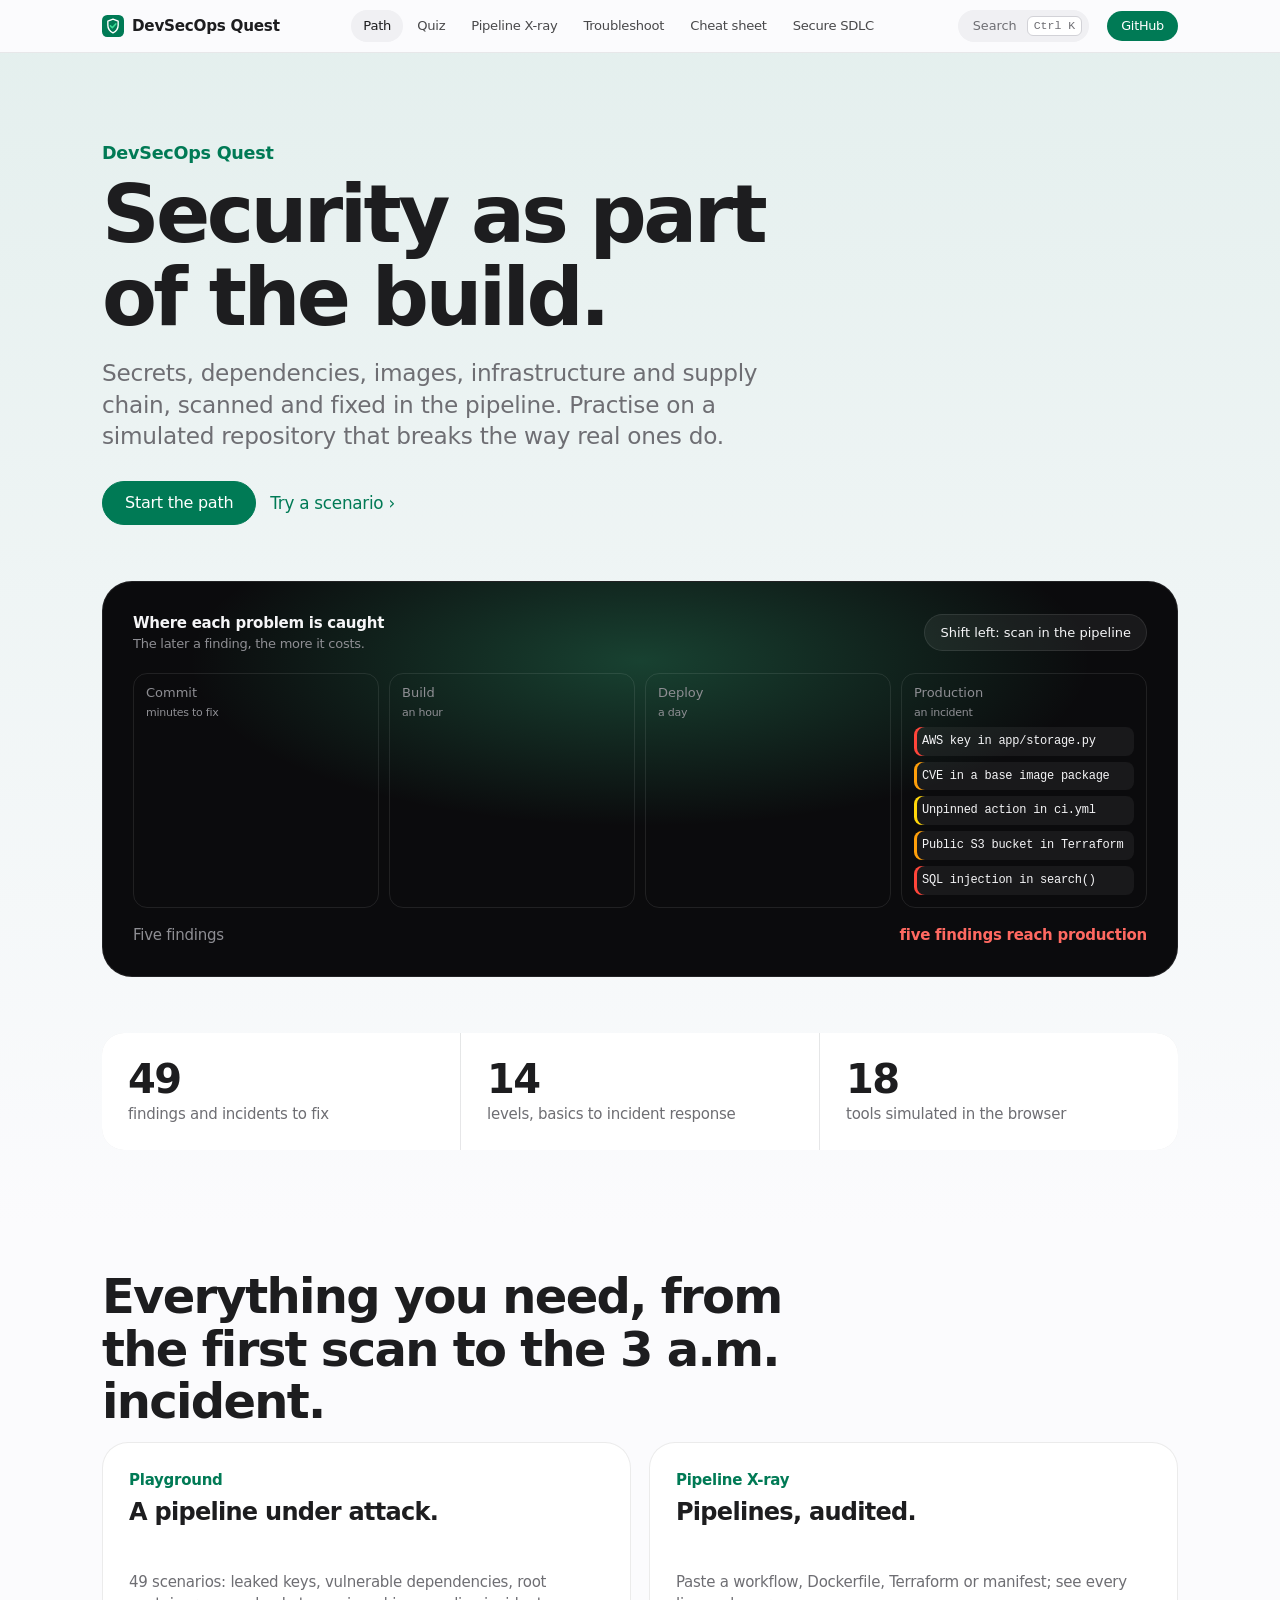
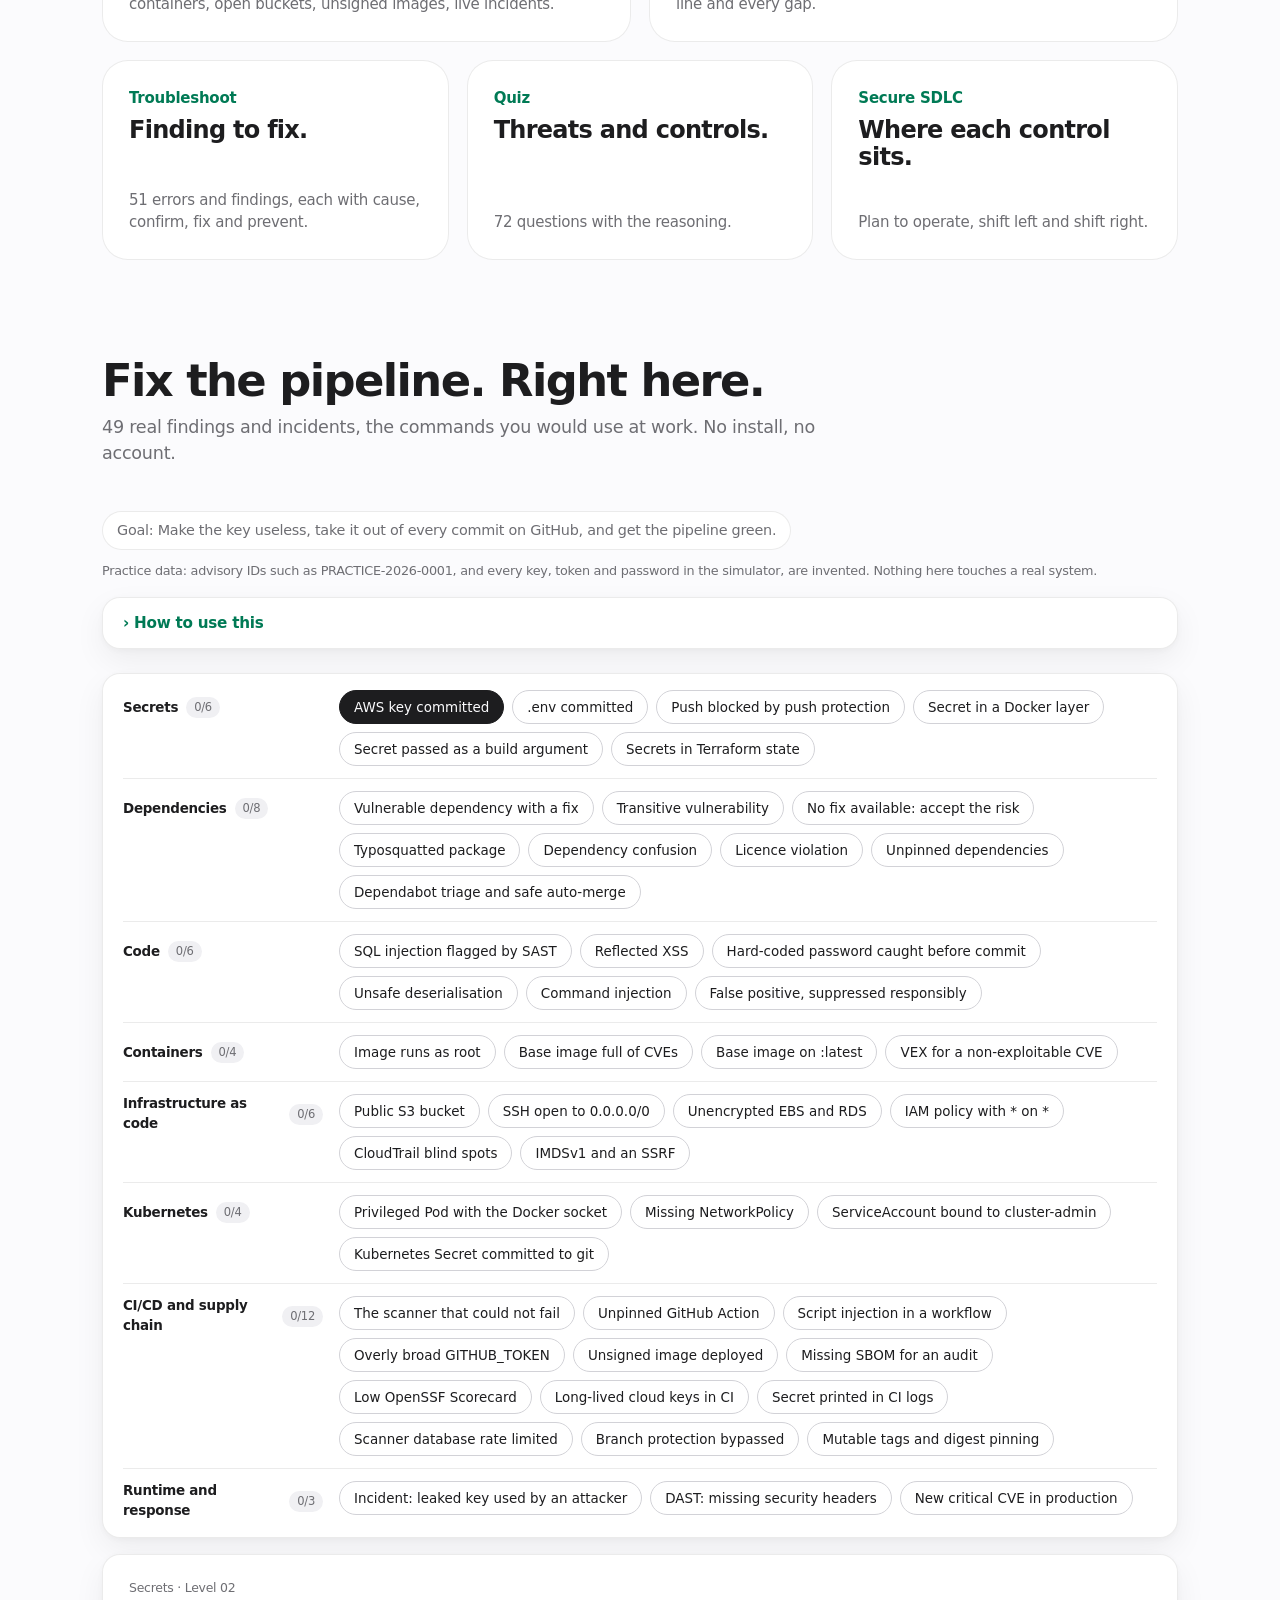
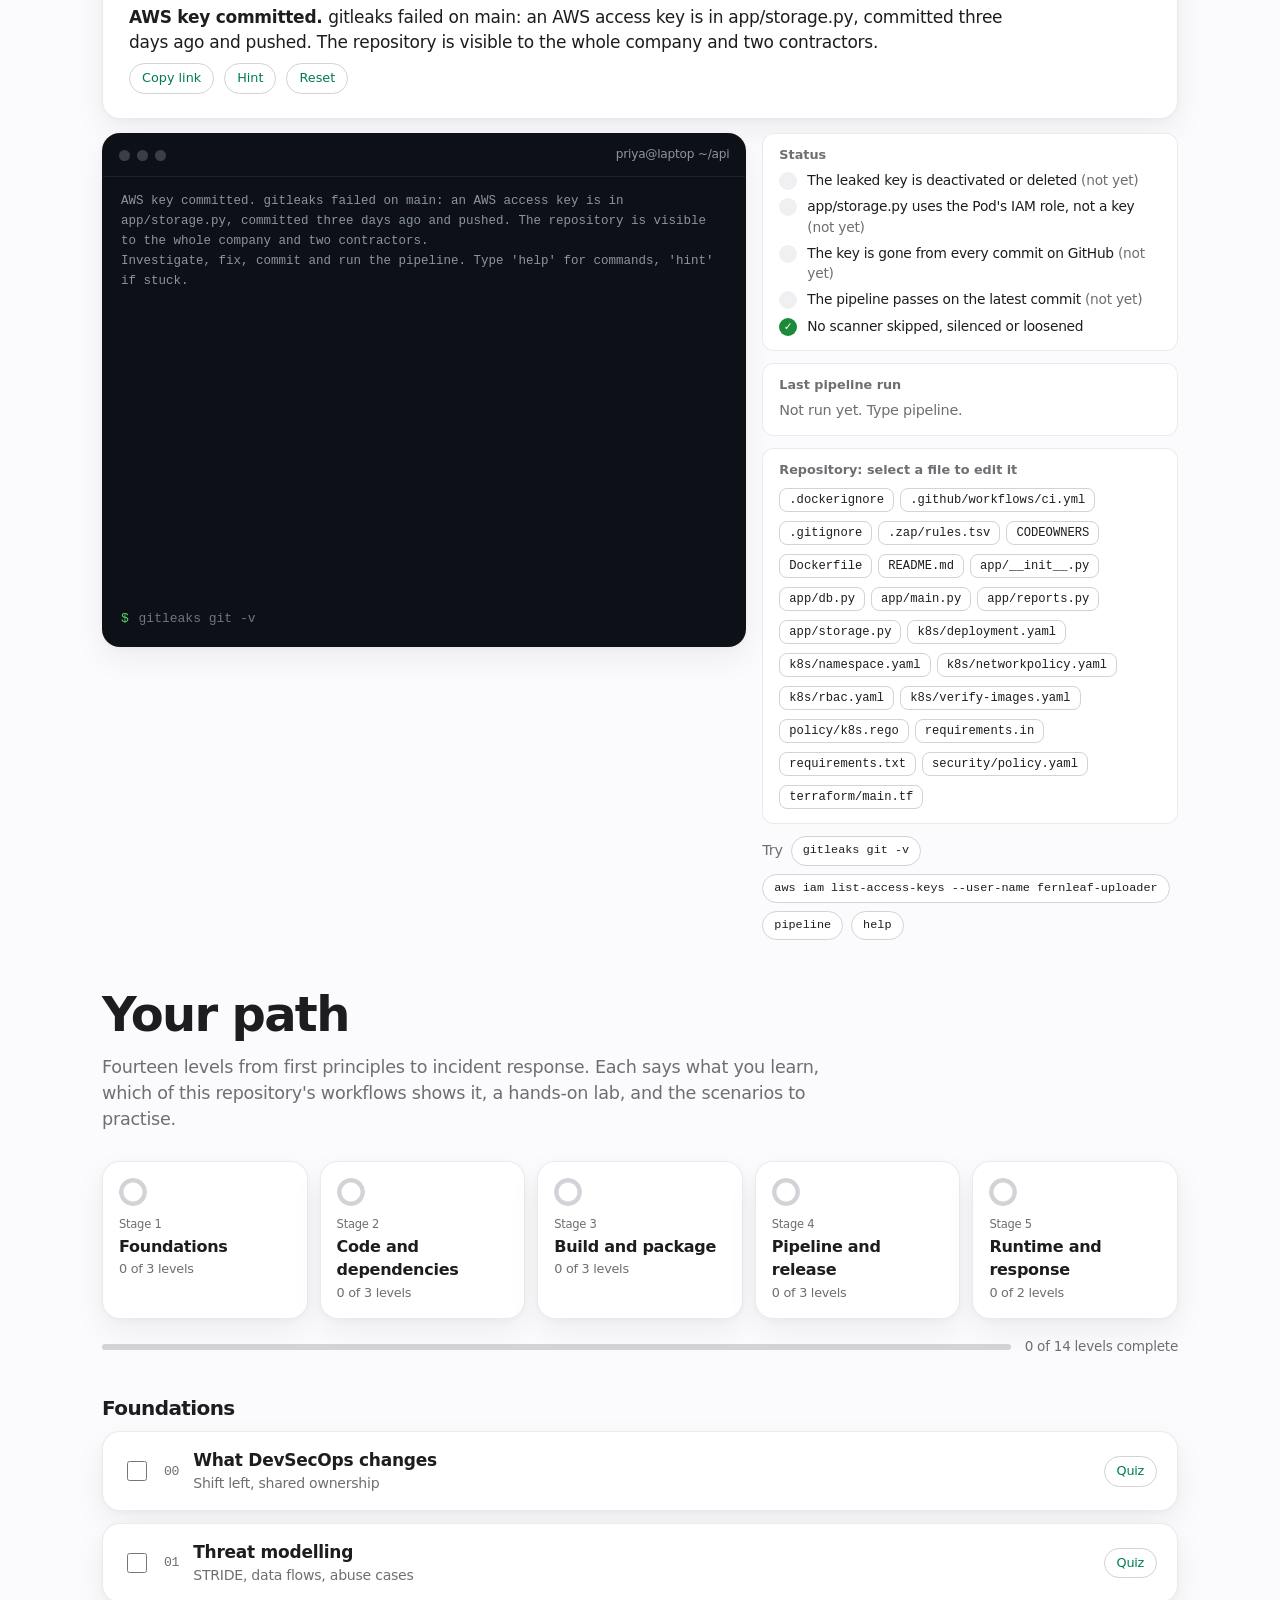
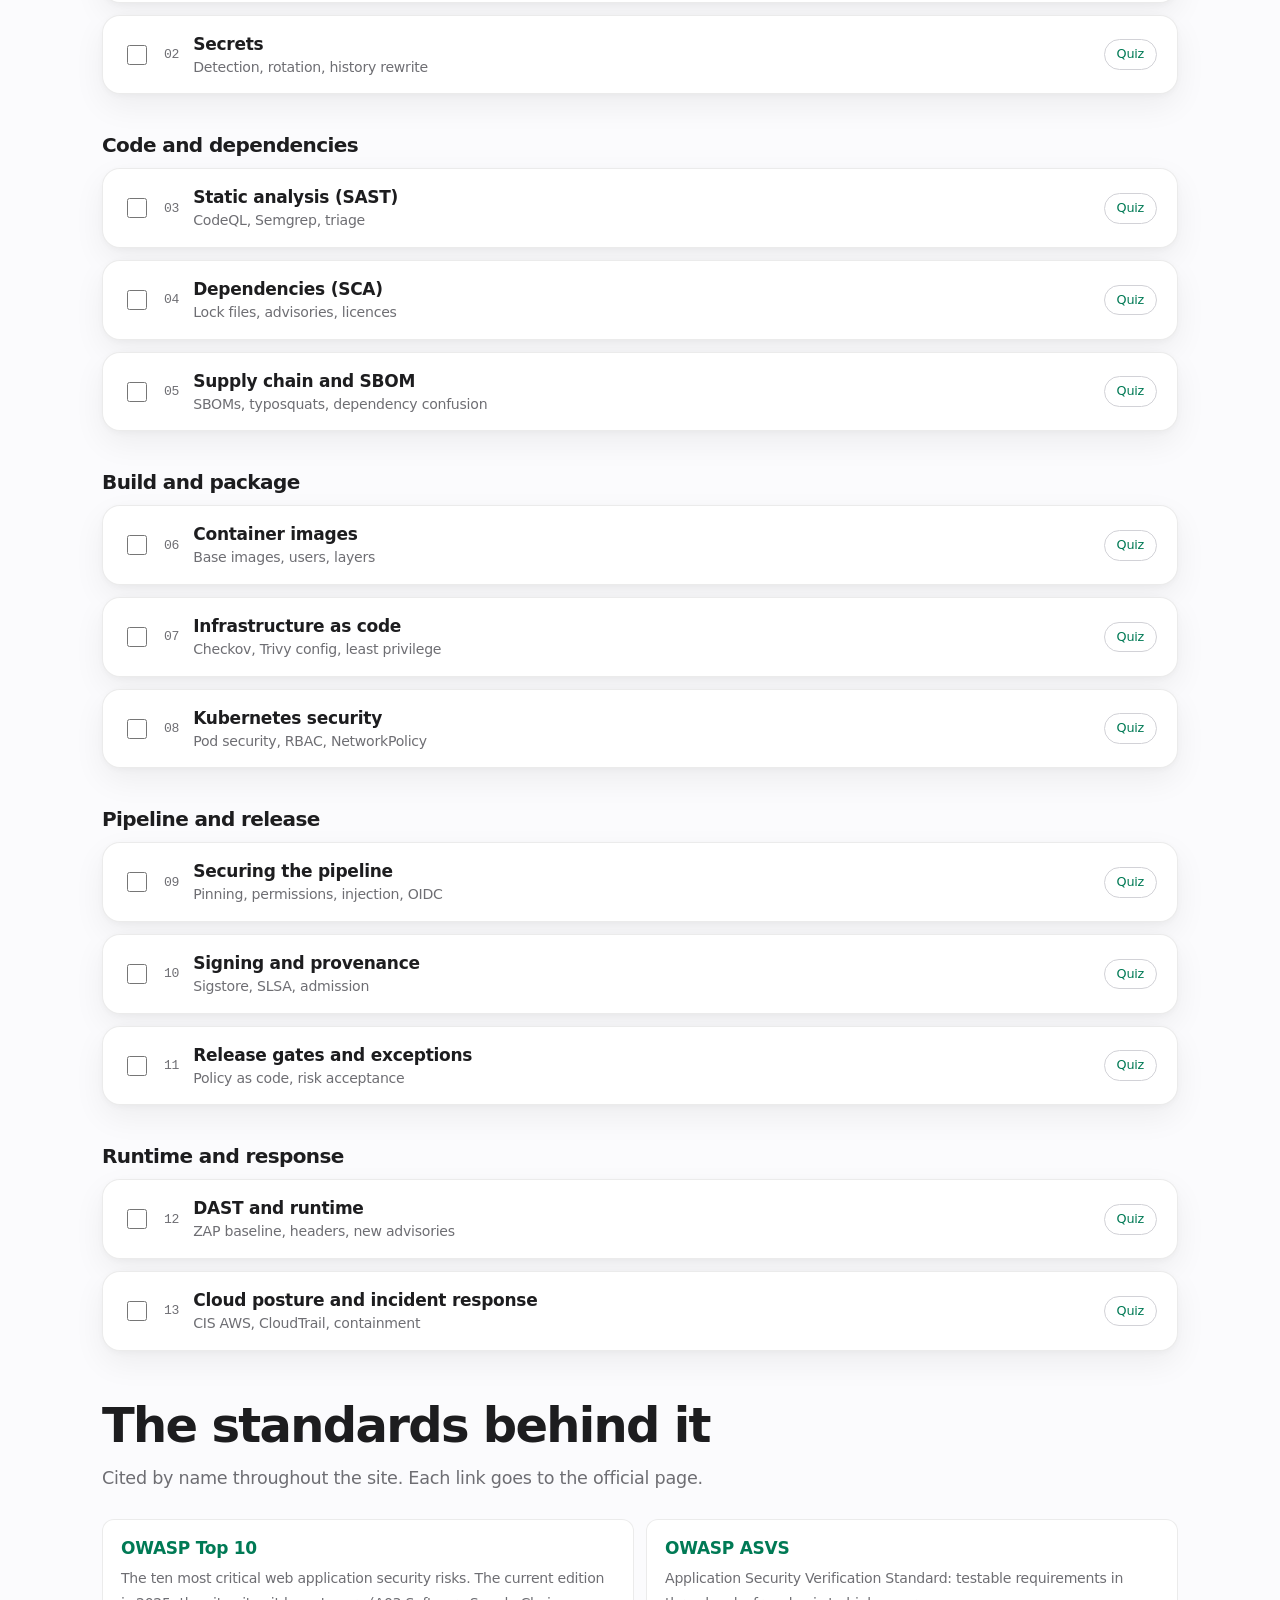
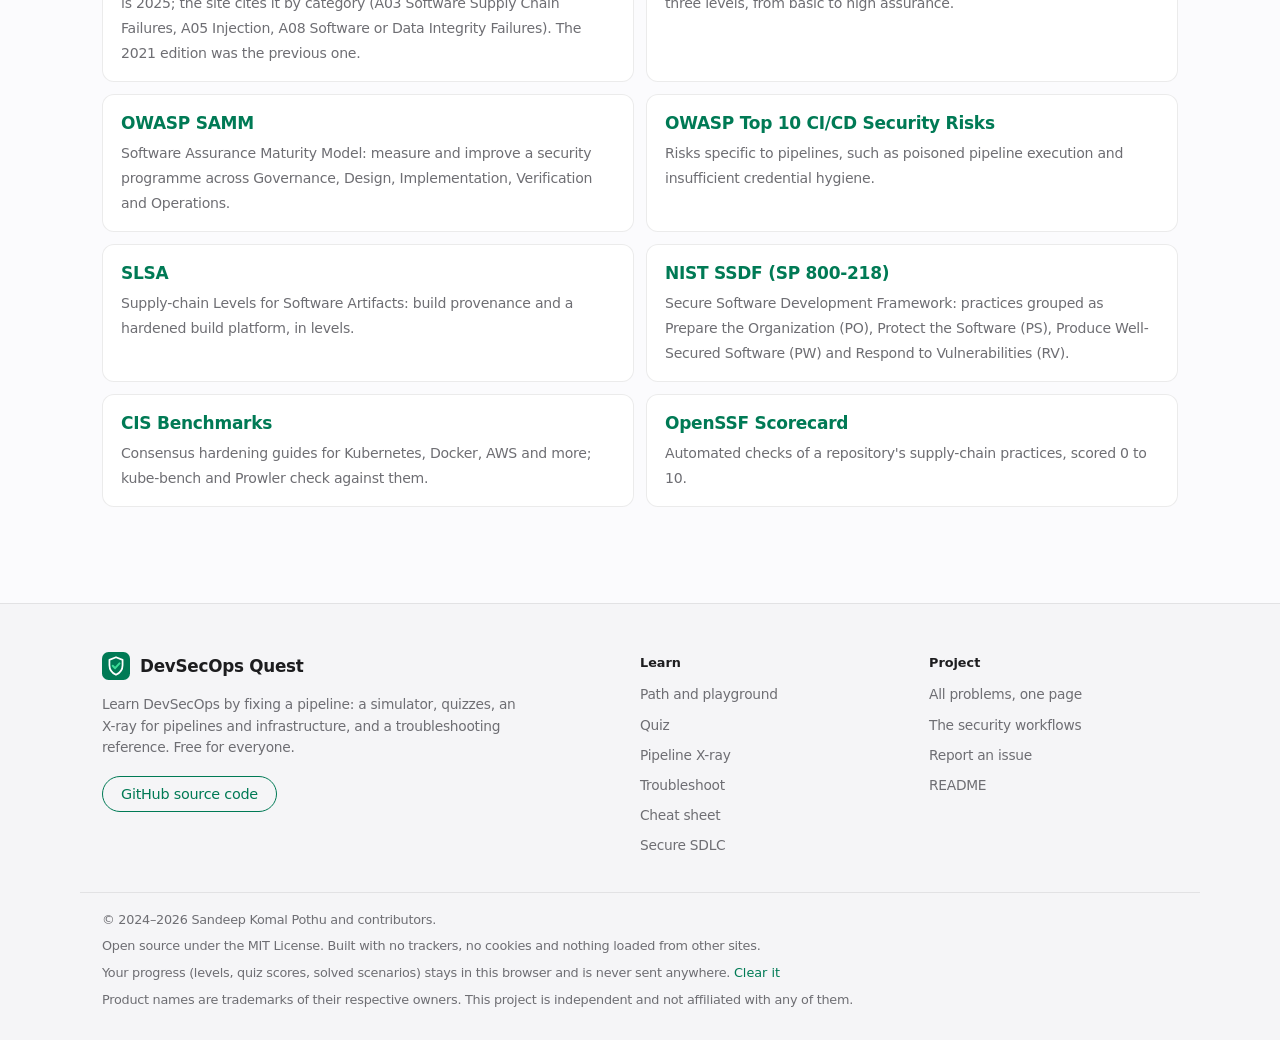
==== site/index.html @ fcf63590 "Name the last section after what it shows The section explains how the tool runs, not a software arc" ====
<!doctype html>
<html lang="en">
<head>
  <meta charset="utf-8">
  <meta name="viewport" content="width=device-width, initial-scale=1">
  <meta http-equiv="Content-Security-Policy" content="default-src 'self'; script-src 'self'; style-src 'self'; img-src 'self' data:; connect-src 'none'; base-uri 'none'; form-action 'none'">
  <title>DevSecOps Quest</title>
  <meta name="description" content="Learn DevSecOps by fixing a pipeline: leaked secrets, vulnerable dependencies, SQL injection, root containers, public buckets, unsigned images and live incidents, with a browser simulator, a pipeline X-ray and a troubleshooting reference.">
  <meta property="og:type" content="website">
  <meta property="og:title" content="DevSecOps Quest">
  <meta property="og:description" content="Security as part of the build: secrets, dependencies, images, infrastructure and supply chain, scanned and fixed in a pipeline simulator. Free, no account.">
  <meta property="og:url" content="https://sandeepkomal.github.io/DevSecOps/">
  <link rel="canonical" href="https://sandeepkomal.github.io/DevSecOps/">
  <link rel="stylesheet" href="style.css">
  <link rel="icon" href="logo.svg" type="image/svg+xml">
</head>
<body>
  <a class="skip" href="#main">Skip to content</a>
  <header class="top">
    <div class="wrap top-inner">
      <a class="brand" href="#path" aria-label="DevSecOps Quest home">
        <img src="logo.svg" alt="" width="22" height="22">
        DevSecOps Quest
      </a>
      <nav aria-label="Sections">
        <a href="#path" data-tab="path">Path</a>
        <a href="#quiz" data-tab="quiz">Quiz</a>
        <a href="#xray" data-tab="xray">Pipeline X-ray</a>
        <a href="#doctor" data-tab="doctor">Troubleshoot</a>
        <a href="#cheats" data-tab="cheats">Cheat sheet</a>
        <a href="#arch" data-tab="arch">Secure SDLC</a>
      </nav>
      <button type="button" class="kbd-btn" id="palette-open" aria-label="Search the site (Ctrl+K)"><span>Search</span><kbd id="palette-key">Ctrl K</kbd></button>
      <a class="gh" id="gh-link" href="https://github.com/SandeepKomal/DevSecOps">GitHub</a>
    </div>
  </header>

  <main id="main" class="wrap">
    <section id="tab-path" class="tab">
      <header class="hero">
        <p class="eyebrow">DevSecOps Quest</p>
        <h1>Security as part<br>of the build.</h1>
        <p class="sub">Secrets, dependencies, images, infrastructure and supply chain, scanned and fixed in the pipeline. Practise on a simulated repository that breaks the way real ones do.</p>
        <div class="ctas">
          <a class="pill primary" href="#levels-title" id="cta-path">Start the path</a>
          <a class="link-arrow" href="#play/aws-key" id="cta-play">Try a scenario</a>
        </div>
        <div class="stage" id="stage" aria-label="Where each problem is caught"></div>
        <div class="stats" id="stats"></div>
      </header>

      <h2 class="section-title">Everything you need, from the first scan to the 3 a.m. incident.</h2>
      <div class="bento" id="bento"></div>

      <section class="playground" id="playground" aria-labelledby="pg-title">
        <div class="pg-head">
          <div>
            <h2 id="pg-title" class="section-title">Fix the pipeline. Right here.</h2>
            <p class="section-sub" id="pg-sub"></p>
          </div>
          <p id="pg-goal" class="pg-goal" aria-live="polite"></p>
        </div>
        <p class="pg-practice">Practice data: advisory IDs such as PRACTICE-2026-0001, and every key, token and password in the simulator, are invented. Nothing here touches a real system.</p>
        <div class="guide-slot" data-guide="playground"></div>
        <div class="pg-scenarios" id="pg-scenarios" role="group" aria-label="Scenario"></div>
        <div class="pg-story card" id="pg-story"></div>
        <div class="pg-body">
          <div class="pg-term" id="pg-term">
            <div class="pg-bar" aria-hidden="true"><span></span><span></span><span></span><em>priya@laptop ~/api</em></div>
            <div class="pg-out" id="pg-out" role="log" aria-live="polite" aria-label="Terminal output"></div>
            <form class="pg-form" id="pg-form" autocomplete="off">
              <span aria-hidden="true">$</span>
              <input id="pg-input" type="text" spellcheck="false" autocapitalize="off" aria-label="Type a command" placeholder="gitleaks git -v">
            </form>
          </div>
          <div class="pg-side">
            <div class="pg-panel"><h3>Status</h3><ul class="pg-checks" id="pg-checks"></ul></div>
            <div class="pg-panel"><h3>Last pipeline run</h3><div class="pg-stages" id="pg-stages"></div></div>
            <div class="pg-panel"><h3>Repository: select a file to edit it</h3><ul class="pg-files" id="pg-files"></ul></div>
            <div class="pg-try" id="pg-try"></div>
          </div>
        </div>
        <div class="pg-editor card" id="pg-editor" hidden>
          <div class="pg-editor-bar">
            <strong id="pg-edit-name"></strong>
            <span>
              <button type="button" class="pill primary small-pill" id="pg-save">Save</button>
              <button type="button" class="pill small-pill" id="pg-cancel">Close</button>
            </span>
          </div>
          <label class="note" for="pg-edit">Edit, then Save. Saving changes the working tree; commit with git commit -am "..." and run the pipeline.</label>
          <textarea id="pg-edit" spellcheck="false" autocapitalize="off"></textarea>
        </div>
      </section>

      <h2 class="section-title" id="levels-title">Your path</h2>
      <p class="section-sub">Fourteen levels from first principles to incident response. Each says what you learn, which of this repository's workflows shows it, a hands-on lab, and the scenarios to practise.</p>
      <div class="guide-slot" data-guide="path"></div>
      <div class="stages" id="stages" role="list"></div>
      <div class="progress-row">
        <div class="bar" role="progressbar" aria-label="Levels complete" aria-valuemin="0" aria-valuemax="14" id="bar"><span id="bar-fill"></span></div>
        <span id="bar-text"></span>
      </div>
      <div id="levels"></div>

      <h2 class="section-title">The standards behind it</h2>
      <p class="section-sub">Cited by name throughout the site. Each link goes to the official page.</p>
      <div class="standards" id="standards"></div>
    </section>

    <section id="tab-quiz" class="tab" hidden>
      <h2>Quiz</h2>
      <p class="lede">Scenario questions for every level. You see right or wrong as soon as you answer, with the reasoning.</p>
      <label class="field">Practise
        <select id="quiz-level"></select>
      </label>
      <div id="quiz-list"></div>
    </section>

    <section id="tab-xray" class="tab" hidden>
      <h2>Pipeline X-ray</h2>
      <p class="lede">Paste a GitHub Actions workflow, a Dockerfile, Terraform or a Kubernetes manifest. Every line is explained, security issues are flagged by category (secrets, supply chain, least privilege, image hardening, IaC misconfiguration), and missing essentials are listed.</p>
      <div class="guide-slot" data-guide="xray"></div>
      <div class="card">
        <div class="seg" id="xray-examples" role="group" aria-label="Load an example"></div>
        <label for="xray-input" class="note">Paste a file. It is read in this page only; still, do not paste real secrets.</label>
        <textarea id="xray-input" rows="12" spellcheck="false" autocapitalize="off" placeholder="name: ci&#10;on: push&#10;..."></textarea>
        <div class="xray-actions">
          <button type="button" class="pill primary small-pill" id="xray-go">Explain</button>
          <button type="button" class="pill small-pill" id="xray-clear">Clear</button>
          <span class="note">Ctrl+Enter explains.</span>
        </div>
        <p id="xray-error" class="xray-warn" hidden></p>
        <div id="xray-result" hidden>
          <p class="strong" id="xray-summary"></p>
          <div class="xray-summary" id="xray-cats"></div>
          <div id="xray-review"></div>
        </div>
      </div>
      <div class="xray" id="xray-view" hidden>
        <ol id="xray-lines" class="code" aria-label="Lines"></ol>
        <aside id="xray-note" class="card" aria-live="polite"><p class="muted">Select a line.</p></aside>
      </div>
    </section>

    <section id="tab-doctor" class="tab" hidden>
      <h2>Troubleshoot</h2>
      <p class="lede">From a scanner finding or an error message to the fix. Paste the error text, or type a tool or symptom. Each entry has its own link.</p>
      <div class="guide-slot" data-guide="doctor"></div>
      <label class="field">Search errors, findings and tools
        <input id="doctor-q" type="search" placeholder="Paste an error: GH013, TOOMANYREQUESTS, runAsNonRoot, CKV_AWS_24..." autocomplete="off">
      </label>
      <div id="doctor-list" class="doctor-groups"></div>
      <p class="muted" id="doctor-none" hidden>Nothing matches. Try a tool name (trivy, cosign, checkov) or a shorter part of the error.</p>
      <div id="doctor-out"></div>
      <p class="note">Also as a plain page without JavaScript: <a href="problems.html">every problem on one page</a>.</p>
    </section>

    <section id="tab-cheats" class="tab" hidden>
      <h2>Cheat sheet</h2>
      <p class="lede">The commands people use to scan, sign and fix. Try runs one in the playground, in the scenario it belongs to. Lab marks those that need your own machine or cluster.</p>
      <div class="guide-slot" data-guide="cheats"></div>
      <label class="field">Search
        <input id="cheat-q" type="search" placeholder="trivy, cosign, filter-repo, sbom..." autocomplete="off">
      </label>
      <div id="cheat-out"></div>
    </section>

    <section id="tab-arch" class="tab" hidden>
      <h2>The secure development life cycle</h2>
      <p class="lede">The secure software development life cycle: where each control sits, what it catches, how it fails, and which standard it answers to. Select a control for details.</p>
      <div id="arch"></div>
    </section>
  </main>

  <footer class="foot">
    <div class="wrap foot-grid">
      <div class="foot-brand">
        <a class="brand" href="#path"><img src="logo.svg" alt="" width="28" height="28">DevSecOps Quest</a>
        <p>Learn DevSecOps by fixing a pipeline: a simulator, quizzes, an X-ray for pipelines and infrastructure, and a troubleshooting reference. Free for everyone.</p>
        <a class="pill small-pill" href="https://github.com/SandeepKomal/DevSecOps">GitHub source code</a>
      </div>
      <nav class="foot-col" aria-label="Learn">
        <h2>Learn</h2>
        <a href="#path">Path and playground</a>
        <a href="#quiz">Quiz</a>
        <a href="#xray">Pipeline X-ray</a>
        <a href="#doctor">Troubleshoot</a>
        <a href="#cheats">Cheat sheet</a>
        <a href="#arch">Secure SDLC</a>
      </nav>
      <nav class="foot-col" aria-label="Project">
        <h2>Project</h2>
        <a href="problems.html">All problems, one page</a>
        <a href="https://github.com/SandeepKomal/DevSecOps/tree/main/.github/workflows">The security workflows</a>
        <a href="https://github.com/SandeepKomal/DevSecOps/issues">Report an issue</a>
        <a href="https://github.com/SandeepKomal/DevSecOps/blob/main/README.md">README</a>
      </nav>
    </div>
    <div class="wrap foot-base">
      <p>© 2024–2026 Sandeep Komal Pothu and contributors.</p>
      <p>Open source under the MIT License. Built with no trackers, no cookies and nothing loaded from other sites.</p>
      <p>Your progress (levels, quiz scores, solved scenarios) stays in this browser and is never sent anywhere. <button type="button" class="link-btn" id="forget">Clear it</button></p>
      <p>Product names are trademarks of their respective owners. This project is independent and not affiliated with any of them.</p>
    </div>
  </footer>

  <dialog id="palette" class="palette" aria-label="Search">
    <input id="palette-input" type="text" placeholder="Jump to a scenario, problem, level or section" autocomplete="off" aria-controls="palette-list">
    <ul id="palette-list" role="listbox"></ul>
    <p class="palette-foot muted"><kbd>↑</kbd> <kbd>↓</kbd> to move · <kbd>Enter</kbd> to open · <kbd>Esc</kbd> to close</p>
  </dialog>

  <script src="data.js"></script>
  <script src="quiz-bank.js"></script>
  <script src="rules.js"></script>
  <script src="repo.js"></script>
  <script src="sim.js"></script>
  <script src="shell.js"></script>
  <script src="scenarios.js"></script>
  <script src="xray-explain.js"></script>
  <script src="app.js"></script>
  <script src="playground.js"></script>
  <script src="architecture.js"></script>
</body>
</html>
---- site/style.css ----
/* DevSecOps Quest. Calm product-page styling: system font, solid surfaces,
   hairline borders, one accent (green), light and dark. */
:root {
  --bg: #fbfbfd;
  --surface: #ffffff;
  --surface-2: #f5f5f7;
  --text: #1d1d1f;
  --muted: #6e6e73;
  --line: #d2d2d7;
  --hair: rgba(0, 0, 0, .08);
  --accent: #007a55;
  --accent-2: #3ddc97;
  --accent-hover: #006848;
  --accent-soft: #e3f4ed;
  --on-accent: #ffffff;
  --ok: #1d8a3a;
  --ok-soft: #e9f6ec;
  --bad: #d70015;
  --bad-soft: #fdecee;
  --warn: #c77700;
  --warn-text: #8a5300;
  --warn-soft: #fff4e0;
  --code-bg: #f0f0f3;
  --nav: #fbfbfd;
  --stage: #0b0b0d;
  --stage-text: #f5f5f7;
  --stage-muted: #8e8e93;
  --stage-line: rgba(255, 255, 255, .09);
  --shadow: 0 2px 8px rgba(0, 0, 0, .04), 0 12px 32px rgba(0, 0, 0, .06);
  --radius: 18px;
  --radius-sm: 12px;
  --ease: cubic-bezier(.22, .8, .2, 1);
  color-scheme: light dark;
}
@media (prefers-color-scheme: dark) {
  :root {
    --bg: #000000;
    --surface: #1c1c1e;
    --surface-2: #161617;
    --text: #f5f5f7;
    --muted: #a1a1a6;
    --line: #424245;
    --hair: rgba(255, 255, 255, .1);
    --accent: #3ddc97;
    --accent-hover: #5fe6ab;
    --accent-soft: #0d2c20;
    --on-accent: #000000;
    --ok: #30d158;
    --ok-soft: #0f2e18;
    --bad: #ff6961;
    --bad-soft: #3a1414;
    --warn: #ffb340;
    --warn-text: #ffcc80;
    --warn-soft: #3a2a0c;
    --code-bg: #2c2c2e;
    --nav: #000000;
    --shadow: none;
  }
}

* { box-sizing: border-box; }
html { -webkit-text-size-adjust: 100%; scroll-padding-top: 96px; }
body { margin: 0; background: var(--bg); color: var(--text); font: 17px/1.47 -apple-system, BlinkMacSystemFont, "SF Pro Text", "Helvetica Neue", "Segoe UI", system-ui, sans-serif; letter-spacing: -.015em; -webkit-font-smoothing: antialiased; overflow-x: hidden; }
a { color: var(--accent); text-decoration: none; }
a:hover { text-decoration: underline; }
code, pre, kbd { font-family: "SF Mono", ui-monospace, Menlo, Consolas, monospace; font-size: .86em; letter-spacing: 0; }
:not(pre) > code { background: var(--code-bg); padding: .12em .4em; border-radius: 6px; overflow-wrap: anywhere; }
pre { background: var(--code-bg); padding: 14px 16px; border-radius: var(--radius-sm); overflow-x: auto; margin: 0; line-height: 1.6; }
h1, h2, h3, h4 { letter-spacing: -.03em; line-height: 1.1; }
:focus-visible { outline: 3px solid var(--accent); outline-offset: 3px; border-radius: 8px; }
button { font: inherit; }
.wrap { max-width: 1120px; margin: 0 auto; padding: 0 22px; }
.skip { position: absolute; left: -9999px; }
.skip:focus { left: 16px; top: 8px; background: var(--surface); padding: 6px 10px; z-index: 30; }
.muted { color: var(--muted); }
.note { color: var(--muted); font-size: .88rem; }
.lede { color: var(--muted); font-size: 1.15rem; margin: -6px 0 24px; max-width: 720px; }
.small { font-size: .9rem; }

/* Navigation */
.top { position: sticky; top: 0; z-index: 20; background: var(--nav); border-bottom: 1px solid var(--hair); }
.top-inner { display: flex; align-items: center; gap: 18px; height: 52px; }
.brand { display: flex; align-items: center; gap: 8px; font-weight: 600; font-size: .95rem; color: var(--text); white-space: nowrap; }
.brand:hover { text-decoration: none; }
.brand img { display: block; }
.top nav { display: flex; gap: 2px; overflow-x: auto; flex: 1; justify-content: center; scrollbar-width: none; }
.top nav a { color: var(--text); opacity: .8; padding: 6px 12px; border-radius: 99px; white-space: nowrap; font-size: .82rem; transition: opacity .2s, background .2s; }
.top nav a:hover { opacity: 1; text-decoration: none; }
.top nav a[aria-current="page"] { opacity: 1; background: var(--code-bg); font-weight: 500; }
.gh { display: inline-flex; align-items: center; font-size: .8rem; font-weight: 500; color: var(--on-accent); background: var(--accent); border-radius: 99px; padding: 6px 14px; transition: background .2s; }
.gh:hover { background: var(--accent-hover); text-decoration: none; }
main { padding-bottom: 64px; min-height: 70vh; }
.tab > h2 { font-size: clamp(2rem, 4.5vw, 3rem); font-weight: 700; margin: 48px 0 14px; }

/* Hero (immersive): a tinted light hero, the stage colour in dark mode */
/* Full bleed from inside the centred column: the margins reach the viewport edges, the padding brings the content back. */
.hero { padding: 88px calc(50vw - 50%) 72px; margin-inline: calc(50% - 50vw); background: linear-gradient(180deg, color-mix(in srgb, var(--accent) 9%, var(--bg)), var(--bg)); }
@media (prefers-color-scheme: dark) { .hero { background: var(--stage); } }
.eyebrow { color: var(--accent); font-weight: 600; font-size: 1.1rem; margin: 0 0 6px; }
.hero h1 { font-size: clamp(2.6rem, 7vw, 5rem); line-height: 1.04; letter-spacing: -.045em; font-weight: 700; margin: 0 0 18px; }
.hero .sub { font-size: clamp(1.1rem, 2.2vw, 1.45rem); color: var(--muted); line-height: 1.35; max-width: 660px; margin: 0 0 30px; }
.ctas { display: flex; gap: 14px; flex-wrap: wrap; align-items: center; }
.pill { display: inline-flex; align-items: center; justify-content: center; gap: 6px; min-height: 44px; padding: 0 22px; border-radius: 99px; font: inherit; font-size: 1rem; color: var(--accent); background: transparent; border: 1px solid var(--accent); cursor: pointer; transition: background .2s var(--ease), transform .2s var(--ease); }
.pill:hover { text-decoration: none; background: var(--accent-soft); }
.pill:active { transform: scale(.98); }
.pill.primary { background: var(--accent); color: var(--on-accent); }
.pill.primary:hover { background: var(--accent-hover); }
.small-pill { min-height: 36px; padding: 0 18px; font-size: .9rem; }
.link-arrow { color: var(--accent); font-size: 1.05rem; }
.link-arrow::after { content: " ›"; }

/* The stage: the track's signature, lit by the accent */
.stage { position: relative; margin-top: 56px; background: var(--stage); color: var(--stage-text); border: 1px solid var(--stage-line); border-radius: 30px; padding: 30px; min-height: 340px; overflow: hidden; isolation: isolate; }
.stage::before { content: ""; position: absolute; inset: -40% -10% auto; height: 120%; background: radial-gradient(closest-side, color-mix(in srgb, var(--accent-2) 26%, transparent), transparent 70%); z-index: -1; pointer-events: none; }
.stage-bar { display: flex; justify-content: space-between; align-items: center; gap: 12px; margin-bottom: 20px; font-size: 13px; color: var(--stage-muted); flex-wrap: wrap; }
.stage-bar strong { color: var(--stage-text); font-weight: 600; font-size: 15px; display: block; }
.toggle { border: 1px solid var(--stage-line); background: rgba(255, 255, 255, .06); color: var(--stage-text); border-radius: 99px; padding: 8px 15px; font-size: 13px; cursor: pointer; transition: background .2s, border-color .2s; }
.toggle:hover, .toggle[aria-pressed="true"] { border-color: var(--accent-2); background: color-mix(in srgb, var(--accent-2) 18%, transparent); }
.lanes { display: grid; grid-template-columns: repeat(4, minmax(0, 1fr)); gap: 10px; }
.lane { border: 1px solid var(--stage-line); border-radius: 14px; padding: 12px; min-height: 196px; }
.lane h3 { margin: 0 0 8px; font-size: 13px; font-weight: 500; color: var(--stage-muted); letter-spacing: 0; }
.lane .cost { display: block; font-size: 11px; color: var(--stage-muted); margin-top: -4px; margin-bottom: 6px; }
.finding { font: 12px/1.4 "SF Mono", ui-monospace, Menlo, Consolas, monospace; border-radius: 8px; padding: 6px 8px; margin-top: 6px; background: rgba(255, 255, 255, .06); animation: finding-in .5s var(--ease) both; }
.finding.crit { box-shadow: inset 3px 0 #ff453a; }
.finding.high { box-shadow: inset 3px 0 #ff9f0a; }
.finding.med { box-shadow: inset 3px 0 #ffd60a; }
@keyframes finding-in { from { opacity: 0; transform: translateX(28px); } }
.meter { margin-top: 16px; display: flex; justify-content: space-between; gap: 12px; font-size: 15px; flex-wrap: wrap; }
.meter b.ok { color: #30d158; } .meter b.bad { color: #ff6961; }
.dim { color: var(--stage-muted); }

/* Stats and bento */
.stats { display: grid; grid-template-columns: repeat(3, 1fr); gap: 1px; background: var(--hair); border-radius: 22px; overflow: hidden; margin: 56px 0 0; }
.stats div { background: var(--surface); padding: 24px 26px; }
@media (prefers-color-scheme: dark) { .stats { background: var(--stage-line); } .stats div { background: #161618; } }
.stats b { display: block; font-size: 40px; letter-spacing: -.04em; line-height: 1.1; }
.stats span { color: var(--muted); font-size: 15px; }
.section-title { font-size: clamp(1.8rem, 4vw, 2.8rem); font-weight: 700; letter-spacing: -.035em; margin: 88px 0 10px; max-width: 760px; }
.section-sub { color: var(--muted); font-size: 1.1rem; margin: 0 0 28px; max-width: 720px; }
.bento { display: grid; grid-template-columns: repeat(6, 1fr); gap: 18px; }
.tile { background: var(--surface); border: 1px solid var(--hair); border-radius: 26px; padding: 26px; grid-column: span 2; min-height: 200px; display: flex; flex-direction: column; justify-content: space-between; color: var(--text); transition: transform .35s var(--ease), box-shadow .35s var(--ease); }
.tile:hover { transform: translateY(-3px); box-shadow: 0 18px 40px -22px rgba(0, 0, 0, .3); text-decoration: none; }
.tile.wide { grid-column: span 3; }
.tile .k { color: var(--accent); font-weight: 600; font-size: 15px; }
.tile h3 { font-size: 24px; margin: 8px 0 0; }
.tile p { color: var(--muted); margin: 10px 0 0; font-size: 15px; }

/* Cards, fields, chips */
.card { background: var(--surface); border-radius: var(--radius); box-shadow: var(--shadow); border: 1px solid var(--hair); padding: 24px 26px; }
.field { display: flex; flex-direction: column; gap: 6px; font-size: .9rem; color: var(--muted); max-width: 640px; margin-bottom: 22px; }
select, input[type="search"], input[type="text"] { font: inherit; color: var(--text); background: var(--surface); border: 1px solid var(--line); border-radius: var(--radius-sm); padding: 11px 14px; }
select:focus, input[type="search"]:focus { border-color: var(--accent); outline: none; box-shadow: 0 0 0 4px var(--accent-soft); }
.chip { font: inherit; font-size: .86rem; border: 1px solid var(--line); background: var(--surface); color: var(--text); padding: 7px 14px; border-radius: 99px; cursor: pointer; transition: border-color .2s, background .2s; }
.chip:hover { border-color: var(--accent); }
.chip[aria-pressed="true"] { border-color: var(--accent); background: var(--accent-soft); color: var(--accent); }
.tag { margin: 0 0 6px; font-size: .78rem; color: var(--muted); font-weight: 500; }
.copy { font: inherit; font-size: .8rem; border: 1px solid var(--line); background: var(--surface); color: var(--accent); padding: 5px 12px; border-radius: 99px; cursor: pointer; flex: none; }
.copy:hover { border-color: var(--accent); text-decoration: none; }
.copy.lab { color: var(--muted); }
.link-btn, .linkish { font: inherit; color: var(--accent); background: none; border: 0; padding: 0; cursor: pointer; }
.link-btn:hover, .linkish:hover { text-decoration: underline; }

/* Playground */
.playground { margin-top: 8px; }
.pg-head { display: flex; justify-content: space-between; align-items: flex-end; gap: 16px 20px; flex-wrap: wrap; }
.pg-goal { margin: 0 0 20px; font-size: .9rem; font-weight: 500; padding: 8px 14px; border-radius: 99px; background: var(--surface); border: 1px solid var(--hair); color: var(--muted); }
.pg-goal.done { background: var(--ok-soft); color: var(--ok); border-color: transparent; animation: kq-in .24s var(--ease); }
.pg-practice { font-size: .8rem; color: var(--muted); margin: -8px 0 16px; }
.pg-scenarios { margin: 0 0 16px; padding: 4px 20px; background: var(--surface); border: 1px solid var(--hair); border-radius: var(--radius); box-shadow: var(--shadow); }
.pg-group { display: grid; grid-template-columns: 200px minmax(0, 1fr); align-items: start; gap: 8px 16px; padding: 12px 0; }
.pg-group + .pg-group { border-top: 1px solid var(--hair); }
.pg-group-name { display: flex; align-items: center; gap: 8px; min-height: 34px; font-size: .84rem; font-weight: 600; }
.pg-group-count { font-size: .72rem; font-weight: 500; color: var(--muted); background: var(--code-bg); border-radius: 99px; padding: 2px 8px; font-variant-numeric: tabular-nums; }
.pg-group-count.done { color: var(--ok); }
.pg-group-items { display: flex; flex-wrap: wrap; gap: 8px; }
.pg-scn { font: inherit; font-size: .84rem; display: inline-flex; align-items: center; gap: 6px; min-height: 34px; padding: 0 14px; border-radius: 99px; border: 1px solid var(--line); background: var(--surface); color: var(--text); cursor: pointer; transition: border-color .2s, background .2s; }
.pg-scn:hover { border-color: var(--accent); }
.pg-scn[aria-pressed="true"] { background: var(--text); color: var(--bg); border-color: var(--text); }
.pg-scn-done { color: var(--ok); font-weight: 700; }
.pg-scn[aria-pressed="true"] .pg-scn-done { color: inherit; }
.pg-story { margin: 0 0 14px; }
.pg-story p { margin: 0 0 8px; max-width: 900px; }
.pg-story-bar { display: flex; gap: 10px; align-items: center; flex-wrap: wrap; }
.pg-body { display: grid; grid-template-columns: minmax(0, 1.55fr) minmax(0, 1fr); gap: 16px; align-items: start; }
.pg-term { background: #0d1117; color: #e6edf3; border-radius: var(--radius); box-shadow: var(--shadow); display: flex; flex-direction: column; overflow: hidden; border: 1px solid var(--hair); min-width: 0; }
.pg-bar { display: flex; align-items: center; gap: 7px; padding: 12px 16px; border-bottom: 1px solid rgba(255, 255, 255, .07); }
.pg-bar span { width: 11px; height: 11px; border-radius: 50%; background: #3a3f47; }
.pg-bar em { margin-left: auto; font-style: normal; font-size: .76rem; color: #8b949e; }
.pg-out { overflow: auto; padding: 14px 18px 4px; height: 420px; font: 12.5px/1.6 "SF Mono", ui-monospace, Menlo, Consolas, monospace; letter-spacing: 0; }
.pg-line { white-space: pre-wrap; word-break: break-word; min-height: 1.6em; }
.pg-line.row, .pg-line.head { white-space: pre; word-break: normal; }
.pg-line.dim, .pg-line.head { color: #8b949e; }
.pg-line.cmd { color: #79c0ff; }
.pg-line.warn { color: #ffa198; }
.pg-line.ok { color: #56d364; font-weight: 600; }
.pg-form { display: flex; align-items: center; gap: 10px; padding: 10px 18px 16px; font: 13px "SF Mono", ui-monospace, Menlo, Consolas, monospace; }
.pg-form span { color: #56d364; }
#pg-input { flex: 1; min-width: 0; font: inherit; color: #e6edf3; background: transparent; border: 0; outline: none; padding: 4px 0; caret-color: #56d364; }
#pg-input::placeholder { color: #6e7681; }
.pg-term:focus-within { border-color: var(--accent); }
.pg-side { display: flex; flex-direction: column; gap: 12px; min-width: 0; }
.pg-panel { background: var(--surface); border: 1px solid var(--hair); border-radius: var(--radius-sm); padding: 14px 16px; }
.pg-panel h3 { margin: 0 0 8px; font-size: .8rem; color: var(--muted); font-weight: 600; letter-spacing: 0; }
.pg-checks { list-style: none; margin: 0; padding: 0; display: grid; gap: 6px; font-size: .86rem; }
.pg-checks li { display: grid; grid-template-columns: 20px 1fr; gap: 8px; align-items: start; }
.pg-checks .mark { display: inline-grid; place-items: center; width: 18px; height: 18px; border-radius: 50%; font-size: .66rem; font-weight: 700; background: var(--code-bg); color: var(--muted); margin-top: 2px; }
.pg-checks li.ok .mark { background: var(--ok); color: #fff; animation: kq-pop .45s var(--ease) both; }
@media (prefers-color-scheme: dark) { .pg-checks li.ok .mark { color: #000; } }
.pg-stages { display: flex; flex-wrap: wrap; gap: 6px; }
.pg-stage { font-size: .74rem; padding: 4px 9px; border-radius: 99px; background: var(--code-bg); color: var(--muted); }
.pg-stage.ok { background: var(--ok-soft); color: var(--ok); }
.pg-stage.bad { background: var(--bad-soft); color: var(--bad); }
.pg-files { list-style: none; margin: 0; padding: 0; display: flex; flex-wrap: wrap; gap: 6px; }
.pg-files button { font: .76rem "SF Mono", ui-monospace, Menlo, Consolas, monospace; letter-spacing: 0; border: 1px solid var(--line); background: var(--surface); color: var(--text); padding: 4px 9px; border-radius: 8px; cursor: pointer; }
.pg-files button:hover { border-color: var(--accent); }
.pg-files button.changed { border-color: var(--warn); color: var(--warn-text); }
.pg-try { display: flex; flex-wrap: wrap; gap: 8px; align-items: center; }
.pg-try .chip { font-family: "SF Mono", ui-monospace, Menlo, Consolas, monospace; font-size: .74rem; letter-spacing: 0; padding: 5px 11px; text-align: left; overflow-wrap: anywhere; }
.pg-editor { margin-top: 16px; }
.pg-editor[hidden] { display: none; }
.pg-editor-bar { display: flex; justify-content: space-between; align-items: center; gap: 10px; margin-bottom: 10px; flex-wrap: wrap; }
.pg-editor-bar strong { font: 600 .9rem "SF Mono", ui-monospace, Menlo, Consolas, monospace; }
#pg-edit { width: 100%; min-height: 320px; font: .82rem/1.6 "SF Mono", ui-monospace, Menlo, Consolas, monospace; letter-spacing: 0; color: var(--text); background: var(--code-bg); border: 1px solid transparent; border-radius: var(--radius-sm); padding: 12px 14px; resize: vertical; tab-size: 2; white-space: pre; }
#pg-edit:focus { outline: none; border-color: var(--accent); }

/* Path */
.stages { display: grid; grid-template-columns: repeat(5, minmax(0, 1fr)); gap: 12px; margin: 22px 0 18px; }
.stage-card { display: flex; flex-direction: column; gap: 2px; padding: 16px; border-radius: var(--radius); background: var(--surface); color: var(--text); box-shadow: var(--shadow); border: 1px solid var(--hair); transition: transform .25s var(--ease); }
.stage-card:hover { text-decoration: none; transform: translateY(-2px); }
.stage-card strong { font-size: 1rem; }
.stage-card .muted { font-size: .8rem; }
.stage-num { font-size: .72rem; color: var(--muted); }
.ring { --p: 0; width: 28px; height: 28px; border-radius: 50%; margin-bottom: 8px; background: conic-gradient(var(--accent) calc(var(--p) * 1%), var(--line) 0); -webkit-mask: radial-gradient(circle, transparent 9px, #000 10px); mask: radial-gradient(circle, transparent 9px, #000 10px); }
.stage-card.complete .ring { background: var(--ok); }
.progress-row { display: flex; align-items: center; gap: 14px; margin: 6px 0 8px; }
.bar { flex: 1; height: 6px; background: var(--line); border-radius: 99px; overflow: hidden; }
.bar span { display: block; height: 100%; width: 0; background: var(--accent); border-radius: 99px; transition: width .5s var(--ease); }
#bar-text { color: var(--muted); font-size: .85rem; white-space: nowrap; }
.stage-title { font-size: 1.25rem; font-weight: 700; margin: 40px 0 12px; }
.levels { list-style: none; padding: 0; margin: 0; display: grid; gap: 12px; }
.level { background: var(--surface); border: 1px solid var(--hair); border-radius: var(--radius); box-shadow: var(--shadow); }
.level summary { list-style: none; display: grid; grid-template-columns: auto auto 1fr auto; align-items: center; gap: 14px; padding: 16px 20px; cursor: pointer; }
.level summary::-webkit-details-marker { display: none; }
.level input { width: 20px; height: 20px; accent-color: var(--ok); }
.level .num { font: .82rem "SF Mono", ui-monospace, Menlo, monospace; color: var(--muted); }
.level .what { display: flex; flex-direction: column; min-width: 0; }
.level .what strong { font-weight: 600; }
.level.done .what strong { color: var(--muted); }
.level .topic { color: var(--muted); font-size: .88rem; }
.level-body { padding: 0 20px 20px 20px; display: grid; grid-template-columns: minmax(0, 1fr) minmax(0, 1fr); gap: 8px 28px; font-size: .94rem; }
.level-body h4 { margin: 4px 0 6px; font-size: .8rem; color: var(--muted); font-weight: 600; letter-spacing: 0; }
.level-body ul { margin: 0 0 10px; padding-left: 20px; }
.level-body pre { font-size: .8rem; white-space: pre-wrap; word-break: break-word; }
.level-body .wf { margin: 0 0 6px; }
.level-links { display: flex; flex-wrap: wrap; gap: 8px; align-items: center; }
.standards { display: grid; grid-template-columns: repeat(2, minmax(0, 1fr)); gap: 12px; }
.standards a { display: block; padding: 16px 18px; border-radius: var(--radius-sm); border: 1px solid var(--hair); background: var(--surface); color: var(--text); }
.standards a:hover { border-color: var(--accent); text-decoration: none; }
.standards strong { display: block; color: var(--accent); margin-bottom: 4px; }
.standards span { font-size: .88rem; color: var(--muted); }

/* Quiz */
.score { position: sticky; top: 60px; z-index: 5; background: var(--surface); box-shadow: var(--shadow); border: 1px solid var(--hair); border-radius: var(--radius); padding: 14px 20px; margin-bottom: 18px; display: grid; gap: 10px; }
.score .meter { display: block; height: 6px; background: var(--line); border-radius: 99px; overflow: hidden; margin: 0; }
.score .fill { display: block; height: 100%; width: 0; background: var(--accent); transition: width .35s var(--ease); }
.score .result { margin: 0; }
.question { margin-bottom: 16px; }
.question h3 { font-size: 1.12rem; margin: 0 0 16px; font-weight: 600; line-height: 1.35; letter-spacing: -.02em; }
.options { display: grid; gap: 10px; }
.opt { font: inherit; font-size: 1rem; text-align: left; color: var(--text); background: var(--surface-2); border: 1px solid var(--line); border-radius: var(--radius-sm); padding: 13px 16px; cursor: pointer; transition: border-color .2s, background .2s; }
.opt:hover:not(:disabled) { border-color: var(--accent); background: var(--surface); }
.opt:disabled { cursor: default; }
.opt.right { border-color: var(--ok); background: var(--ok-soft); animation: kq-nudge .3s var(--ease); }
.opt.right::before { content: "✓  "; color: var(--ok); font-weight: 700; }
.opt.wrong { border-color: var(--bad); background: var(--bad-soft); animation: kq-shake .36s var(--ease); }
.opt.wrong::before { content: "✕  "; color: var(--bad); font-weight: 700; }
.opt:disabled:not(.right):not(.wrong) { opacity: .55; }
.feedback { margin: 14px 0 0; line-height: 1.5; }
.feedback:empty { display: none; }
.feedback.ok strong { color: var(--ok); }
.feedback.bad strong { color: var(--bad); }

/* X-ray */
.seg { display: inline-flex; background: var(--code-bg); border-radius: 99px; padding: 3px; margin-bottom: 18px; flex-wrap: wrap; }
.seg button { font: inherit; font-size: .9rem; border: 0; background: transparent; color: var(--muted); padding: 7px 16px; border-radius: 99px; cursor: pointer; }
.seg button[aria-selected="true"] { background: var(--surface); color: var(--text); box-shadow: 0 1px 4px rgba(0, 0, 0, .12); }
#tab-xray label.note { display: block; margin-bottom: 8px; }
#xray-input { width: 100%; font: .86rem/1.6 "SF Mono", ui-monospace, Menlo, Consolas, monospace; letter-spacing: 0; color: var(--text); background: var(--code-bg); border: 1px solid transparent; border-radius: var(--radius-sm); padding: 12px 14px; resize: vertical; }
#xray-input:focus { outline: none; border-color: var(--accent); }
.xray-actions { display: flex; flex-wrap: wrap; align-items: center; gap: 10px 14px; margin-top: 12px; }
.xray-summary { display: flex; flex-wrap: wrap; gap: 8px; margin: 18px 0 12px; }
.cat { font-size: .78rem; padding: 4px 10px; border-radius: 99px; background: var(--warn-soft); color: var(--warn-text); }
.xray { display: grid; grid-template-columns: minmax(0, 1.3fr) minmax(0, 1fr); gap: 18px; align-items: start; }
.xray[hidden] { display: none; }
.code { list-style: none; margin: 0; padding: 10px 0; background: var(--surface); border: 1px solid var(--hair); box-shadow: var(--shadow); border-radius: var(--radius); overflow-x: auto; counter-reset: ln; }
.code li { counter-increment: ln; display: flex; }
.code li::before { content: counter(ln); width: 38px; flex: none; text-align: right; padding-right: 12px; color: var(--muted); font: .78rem/2.1 "SF Mono", ui-monospace, Menlo, monospace; opacity: .6; }
.line { flex: 1; text-align: left; border: 0; background: transparent; color: var(--text); font: .84rem/2.1 "SF Mono", ui-monospace, Menlo, Consolas, monospace; white-space: pre; padding: 0 14px 0 4px; cursor: pointer; border-radius: 6px; }
.line:hover { background: var(--accent-soft); }
.line.on { background: var(--accent-soft); box-shadow: inset 3px 0 0 var(--accent); }
.line.blank { cursor: default; }
.line.blank:hover { background: none; }
.line.warn { box-shadow: inset 3px 0 0 var(--warn); background: color-mix(in srgb, var(--warn-soft) 60%, transparent); }
.line.unknown { color: var(--muted); }
#xray-note { position: sticky; top: 72px; }
#xray-note pre { margin-bottom: 14px; white-space: pre-wrap; }
.xray-warn { color: var(--warn-text); background: var(--warn-soft); padding: 8px 12px; border-radius: 10px; font-size: .92rem; }
.xray-review { margin: 6px 0 0; padding-left: 20px; font-size: .92rem; color: var(--muted); }
.code li.note-slot { display: block; counter-increment: none; padding: 6px 10px 10px; }
.code li.note-slot::before { content: none; }
.code li.note-slot #xray-note { position: static; box-shadow: none; }

/* Troubleshoot */
.doctor-groups { margin: 0 0 20px; padding: 4px 20px; background: var(--surface); border: 1px solid var(--hair); border-radius: var(--radius); box-shadow: var(--shadow); }
.doctor-group { display: grid; grid-template-columns: 200px minmax(0, 1fr); align-items: start; gap: 8px 16px; padding: 12px 0; }
.doctor-group[hidden] { display: none; }
.doctor-group:not([hidden]) ~ .doctor-group:not([hidden]) { border-top: 1px solid var(--hair); }
.doctor-group-name { display: flex; align-items: center; gap: 8px; min-height: 34px; font-size: .84rem; font-weight: 600; }
.doctor-group-count { font-size: .72rem; font-weight: 500; color: var(--muted); background: var(--code-bg); border-radius: 99px; padding: 2px 8px; }
.doctor-group-items { display: flex; flex-wrap: wrap; gap: 8px; }
.doctor-group .chip { text-align: left; line-height: 1.3; }
.doctor-group .chip[hidden] { display: none; }
#doctor-out { scroll-margin-top: 72px; }
.fix h3 { margin: 0 0 6px; font-size: 1.3rem; }
.fix h4 { margin: 20px 0 8px; font-size: .86rem; color: var(--muted); font-weight: 600; letter-spacing: 0; }
.fix ol, .fix ul { margin: 0; padding-left: 20px; }
.fix li { margin: 4px 0; }
.fix pre { white-space: pre-wrap; word-break: break-word; }
.fix-head { display: flex; justify-content: space-between; align-items: flex-start; gap: 12px; flex-wrap: wrap; }
.fix-actions { display: flex; flex-wrap: wrap; gap: 8px; align-items: center; margin-top: 16px; }

/* Cheat sheet */
.group { font-size: 1rem; color: var(--muted); margin: 28px 0 10px; font-weight: 600; }
.cheats { list-style: none; padding: 0; margin: 0; background: var(--surface); border: 1px solid var(--hair); box-shadow: var(--shadow); border-radius: var(--radius); overflow: hidden; }
.cheats li { display: flex; align-items: center; justify-content: space-between; gap: 14px; padding: 12px 18px; border-top: 1px solid var(--hair); }
.cheats li:first-child { border-top: 0; }
.cheats li > div:first-child { display: flex; flex-direction: column; gap: 3px; min-width: 0; }
.cheats code { background: none; padding: 0; overflow-wrap: anywhere; }
.cheats .muted { font-size: .86rem; }
.cheat-actions { display: flex; gap: 6px; flex: none; }

/* Architecture: the secure SDLC */
.sdlc-controls { display: flex; flex-wrap: wrap; gap: 10px; align-items: center; margin-bottom: 14px; }
.sdlc { display: grid; grid-template-columns: repeat(7, minmax(0, 1fr)); gap: 10px; position: relative; }
.phase { background: var(--surface); border: 1px solid var(--hair); border-radius: var(--radius-sm); padding: 12px; min-height: 260px; box-shadow: var(--shadow); transition: border-color .3s, background .3s; }
.phase h3 { margin: 0 0 2px; font-size: .95rem; }
.phase p { margin: 0 0 10px; font-size: .74rem; color: var(--muted); line-height: 1.35; }
.phase.lit { border-color: var(--accent); background: color-mix(in srgb, var(--accent-soft) 55%, var(--surface)); }
.ctl { display: block; width: 100%; text-align: left; font: inherit; font-size: .8rem; line-height: 1.3; padding: 8px 9px; margin-top: 6px; border-radius: 9px; border: 1px solid var(--line); background: var(--surface-2); color: var(--text); cursor: pointer; transition: border-color .2s, background .2s, opacity .2s; }
.ctl:hover, .ctl[aria-pressed="true"] { border-color: var(--accent); background: var(--accent-soft); }
.sdlc.dimmed .ctl:not(.hl) { opacity: .4; }
.sdlc-arrow { height: 2px; background: var(--line); margin: 14px 0 0; position: relative; }
.sdlc-legend { display: flex; justify-content: space-between; font-size: .78rem; color: var(--muted); margin-top: 6px; }
.arch-detail { margin-top: 18px; }
.arch-detail h3 { margin: 0 0 6px; font-size: 1.2rem; }
.arch-detail h4 { margin: 14px 0 4px; font-size: .84rem; color: var(--muted); font-weight: 600; letter-spacing: 0; }
.arch-detail p { margin: 0; }
.arch-where { color: var(--accent); font-size: .8rem; font-weight: 600; margin: 0 0 2px; }

/* Guides */
.guide { margin: 0 0 24px; background: var(--surface); border: 1px solid var(--hair); border-radius: var(--radius); box-shadow: var(--shadow); }
.guide summary { cursor: pointer; padding: 14px 20px; font-weight: 600; font-size: .95rem; color: var(--accent); list-style: none; }
.guide summary::-webkit-details-marker { display: none; }
.guide summary::before { content: "› "; }
.guide[open] summary::before { content: "⌄ "; }
.guide-body { padding: 0 20px 18px; font-size: .95rem; }
.guide-body > p { margin: 0 0 14px; max-width: 800px; }
.guide-cols { display: grid; grid-template-columns: minmax(0, 1.2fr) minmax(0, 1fr); gap: 8px 32px; }
.guide h3 { font-size: .82rem; color: var(--muted); font-weight: 600; margin: 4px 0 6px; letter-spacing: 0; }
.guide ol, .guide ul { margin: 0 0 12px; padding-left: 20px; }

/* Search and palette */
.kbd-btn { display: inline-flex; align-items: center; gap: 10px; font: inherit; font-size: .8rem; color: var(--muted); background: var(--code-bg); border: 1px solid transparent; border-radius: 99px; padding: 5px 6px 5px 14px; cursor: pointer; }
.kbd-btn:hover { border-color: var(--line); }
kbd { font-weight: 500; font-size: .72rem; line-height: 1; color: var(--muted); background: var(--surface); border: 1px solid var(--line); border-radius: 6px; padding: 3px 6px; }
.palette { width: min(600px, calc(100vw - 32px)); margin: 12vh auto auto; padding: 0; border: 1px solid var(--hair); border-radius: var(--radius); background: var(--surface); color: var(--text); box-shadow: 0 24px 64px rgba(0, 0, 0, .18); }
.palette::backdrop { background: rgba(0, 0, 0, .3); }
#palette-input { width: 100%; font: inherit; font-size: 1.1rem; color: var(--text); background: transparent; border: 0; border-bottom: 1px solid var(--hair); padding: 18px 20px; outline: none; border-radius: 0; }
#palette-list { list-style: none; margin: 0; padding: 8px; max-height: 50vh; overflow-y: auto; }
#palette-list li { display: flex; justify-content: space-between; align-items: center; gap: 16px; padding: 10px 12px; border-radius: 10px; cursor: pointer; }
#palette-list li[aria-selected="true"] { background: var(--accent-soft); }
.pal-kind { color: var(--muted); font-size: .78rem; flex: none; }
.palette-foot { font-size: .76rem; margin: 0; padding: 10px 20px 14px; border-top: 1px solid var(--hair); }

/* Footer */
.foot { margin-top: 96px; background: var(--surface-2); border-top: 1px solid var(--hair); color: var(--muted); font-size: .86rem; }
.foot-grid { display: grid; grid-template-columns: 2fr 1fr 1fr; gap: 40px; padding-top: 48px; padding-bottom: 36px; }
.foot-brand .brand { font-size: 1.05rem; gap: 10px; }
.foot-brand p { margin: 14px 0 18px; max-width: 420px; line-height: 1.55; }
.foot-col { display: flex; flex-direction: column; gap: 10px; }
.foot-col h2 { margin: 4px 0; font-size: .8rem; font-weight: 600; color: var(--text); letter-spacing: 0; }
.foot-col a { color: var(--muted); width: fit-content; }
.foot-col a:hover { color: var(--text); text-decoration: none; }
.foot-base { display: flex; flex-direction: column; gap: 8px; border-top: 1px solid var(--hair); padding-top: 18px; padding-bottom: 40px; font-size: .8rem; }
.foot-base p { margin: 0; }
.foot-base a { color: inherit; text-decoration: underline; text-underline-offset: 2px; }

/* Motion: only where it says what changed */
@keyframes kq-in { from { opacity: 0; transform: translateY(6px); } }
@keyframes kq-pop { 0% { opacity: 0; transform: scale(.4); } 60% { transform: scale(1.25); } 100% { opacity: 1; transform: none; } }
@keyframes kq-nudge { 50% { transform: scale(1.015); } }
@keyframes kq-shake { 20%, 60% { transform: translateX(-5px); } 40%, 80% { transform: translateX(5px); } }
.tab.tab-in { animation: kq-in .24s var(--ease) both; }
.pg-scn.just-solved .pg-scn-done { display: inline-block; animation: kq-pop .5s var(--ease) both; }

@media (max-width: 1000px) {
  .sdlc { grid-template-columns: repeat(4, minmax(0, 1fr)); }
  .stages { grid-template-columns: repeat(3, minmax(0, 1fr)); }
}
@media (max-width: 860px) {
  .pg-body, .xray { grid-template-columns: 1fr; }
  .pg-group, .doctor-group { grid-template-columns: 1fr; }
  .pg-group-name, .doctor-group-name { min-height: 0; }
  .pg-out { height: 320px; }
  .level-body { grid-template-columns: 1fr; }
  #xray-note { position: static; }
}
@media (max-width: 720px) {
  body { font-size: 16px; }
  .wrap { padding: 0 16px; }
  .hero { padding-top: 56px; padding-bottom: 48px; }
  .top-inner { gap: 6px 10px; flex-wrap: wrap; height: auto; padding-top: 8px; padding-bottom: 6px; }
  .gh { display: none; }
  .brand { flex: 1; }
  .top nav { order: 3; flex-basis: 100%; display: grid; grid-template-columns: repeat(3, 1fr); gap: 2px; }
  .top nav a { padding: 6px 4px; text-align: center; }
  .kbd-btn span { display: none; }
  .kbd-btn { padding: 5px; }
  .stage { padding: 18px; border-radius: 22px; margin-top: 40px; }
  .lanes { grid-template-columns: repeat(2, minmax(0, 1fr)); }
  .lane { min-height: 150px; }
  .stats { grid-template-columns: 1fr; }
  .bento { grid-template-columns: 1fr; }
  .tile, .tile.wide { grid-column: auto; min-height: 0; }
  .stages { grid-template-columns: repeat(2, minmax(0, 1fr)); }
  .standards { grid-template-columns: 1fr; }
  .sdlc { grid-template-columns: 1fr 1fr; }
  .phase { min-height: 0; }
  .level summary { grid-template-columns: auto 1fr; padding: 14px 16px; }
  .level .num, .level summary .copy { display: none; }
  .cheats li { flex-direction: column; align-items: stretch; gap: 10px; }
  .foot-grid { grid-template-columns: 1fr 1fr; gap: 28px; padding-top: 36px; }
  .foot-brand { grid-column: 1 / -1; }
  .card { padding: 20px; }
  .guide-cols { grid-template-columns: 1fr; }
  .pg-out, .pg-form { font-size: 11.5px; padding-left: 12px; padding-right: 12px; }
}
@media (prefers-reduced-motion: reduce) {
  *, *::before, *::after { transition: none !important; animation: none !important; }
  html { scroll-behavior: auto; }
}

/* problems.html: the static, script-free reference */
.problems { padding-top: 32px; padding-bottom: 48px; max-width: 860px; }
.problems h1 { font-size: clamp(2rem, 5vw, 3rem); margin: 16px 0 12px; }
.problems h2 { margin: 48px 0 12px; font-size: 1.6rem; }
.problems section { background: var(--surface); border: 1px solid var(--hair); border-radius: var(--radius); padding: 20px 24px; margin: 14px 0; }
.problems h3 { margin: 0 0 4px; font-size: 1.2rem; }
.problems h4 { margin: 16px 0 6px; font-size: .84rem; color: var(--muted); letter-spacing: 0; }
.problems pre { white-space: pre-wrap; word-break: break-word; }
.problems li, .problems p, .fix li, .fix p { overflow-wrap: anywhere; }
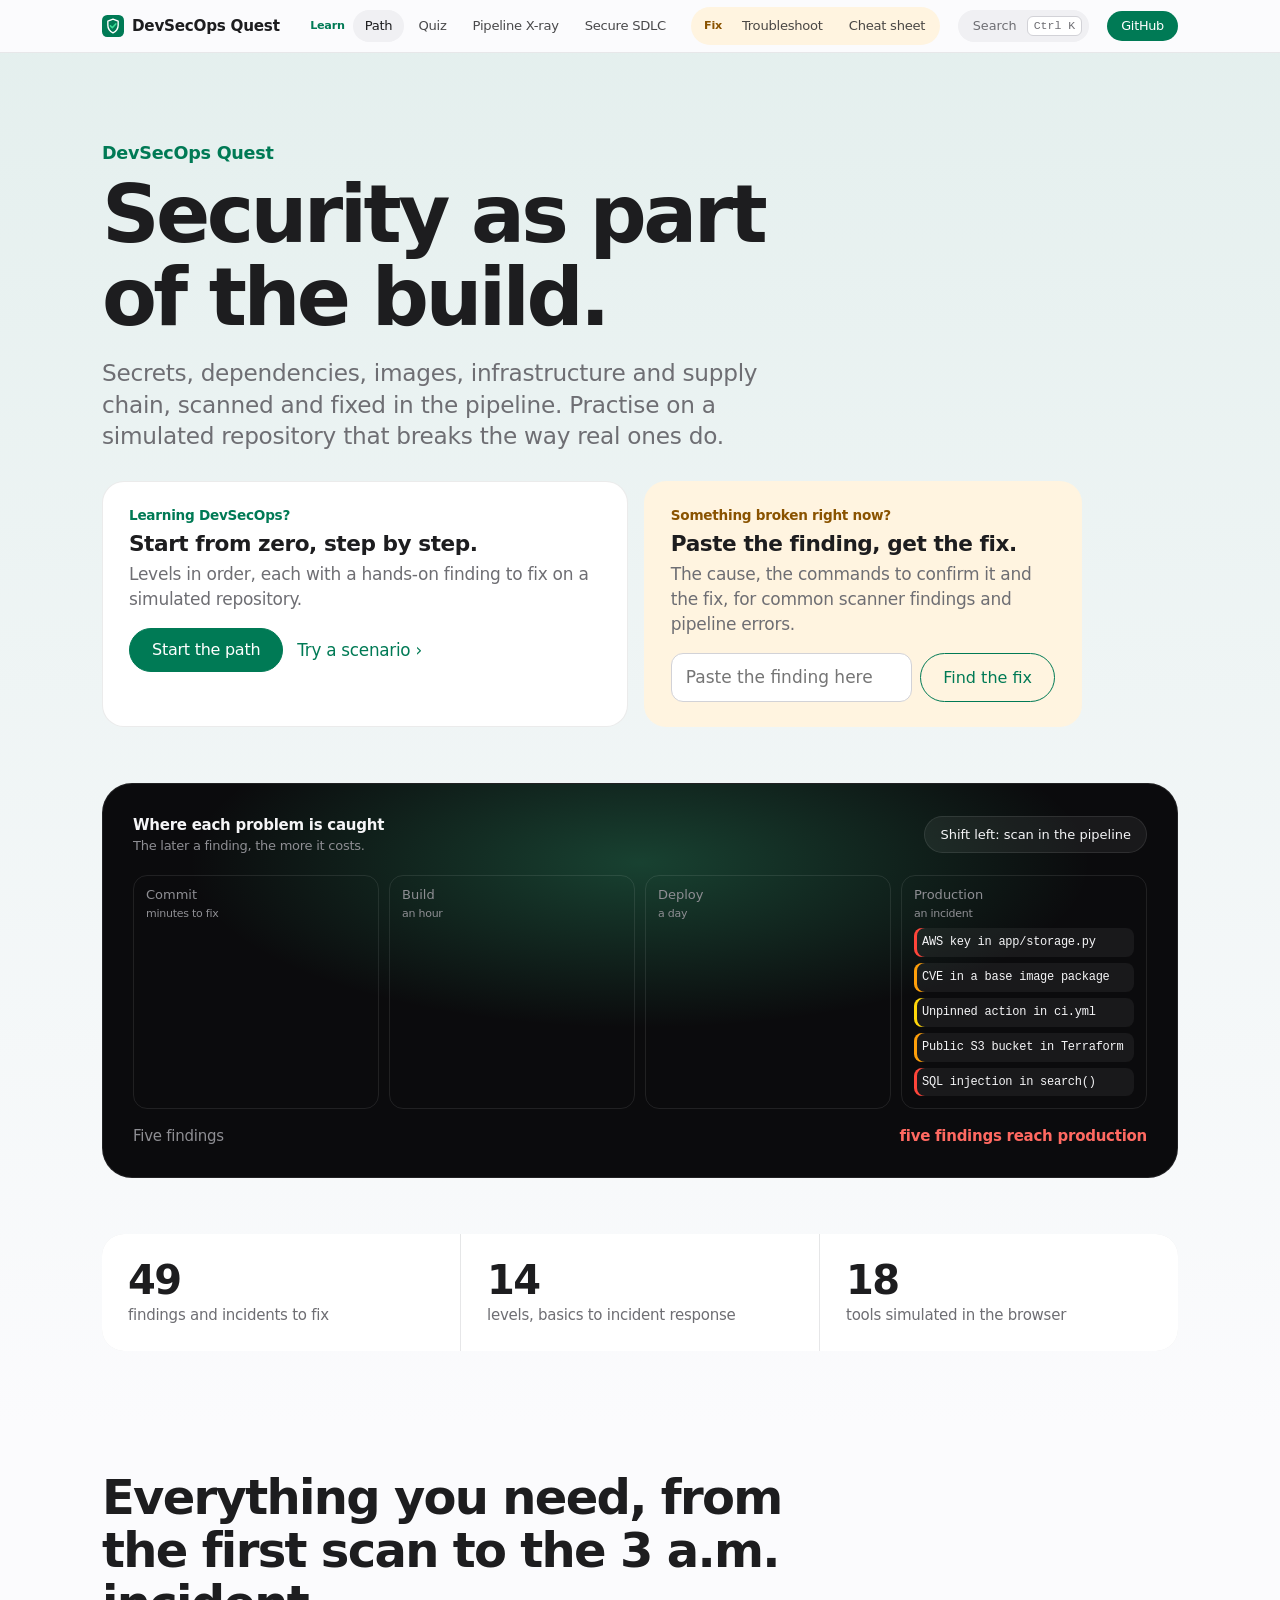
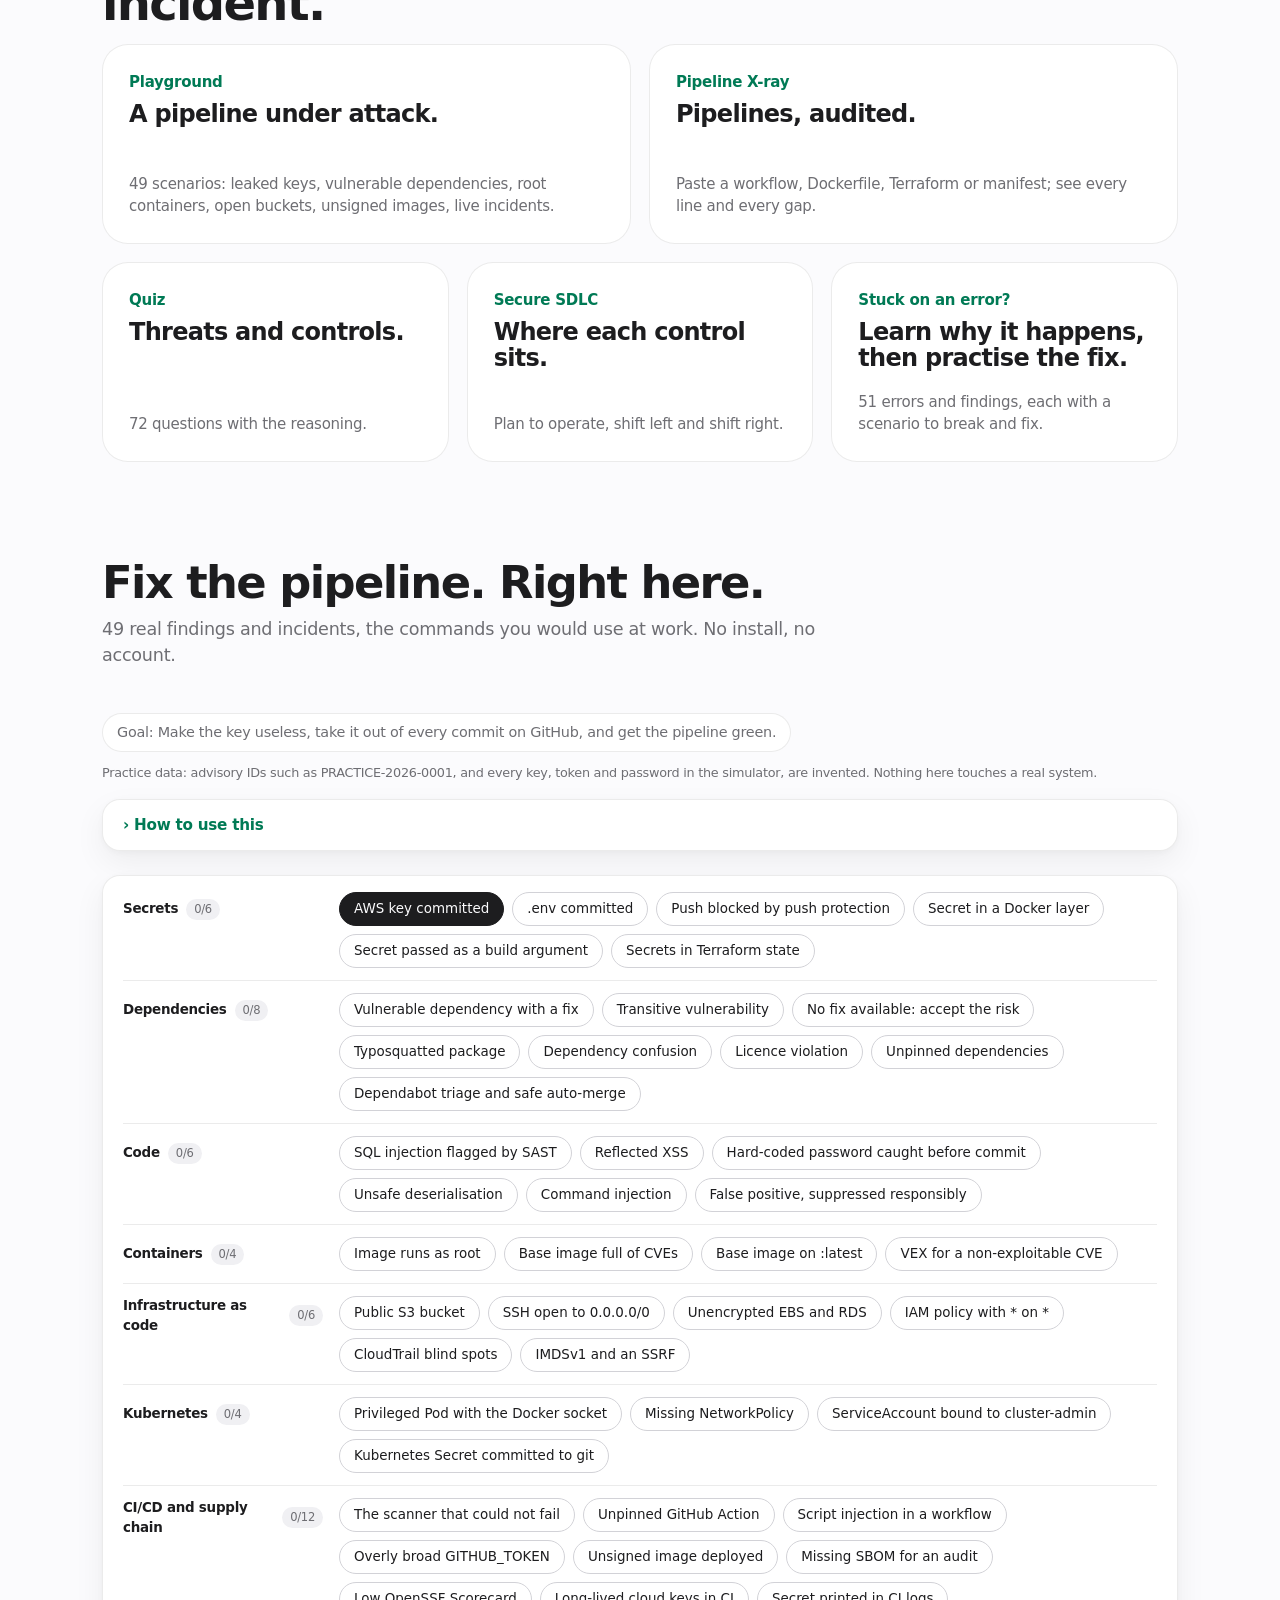
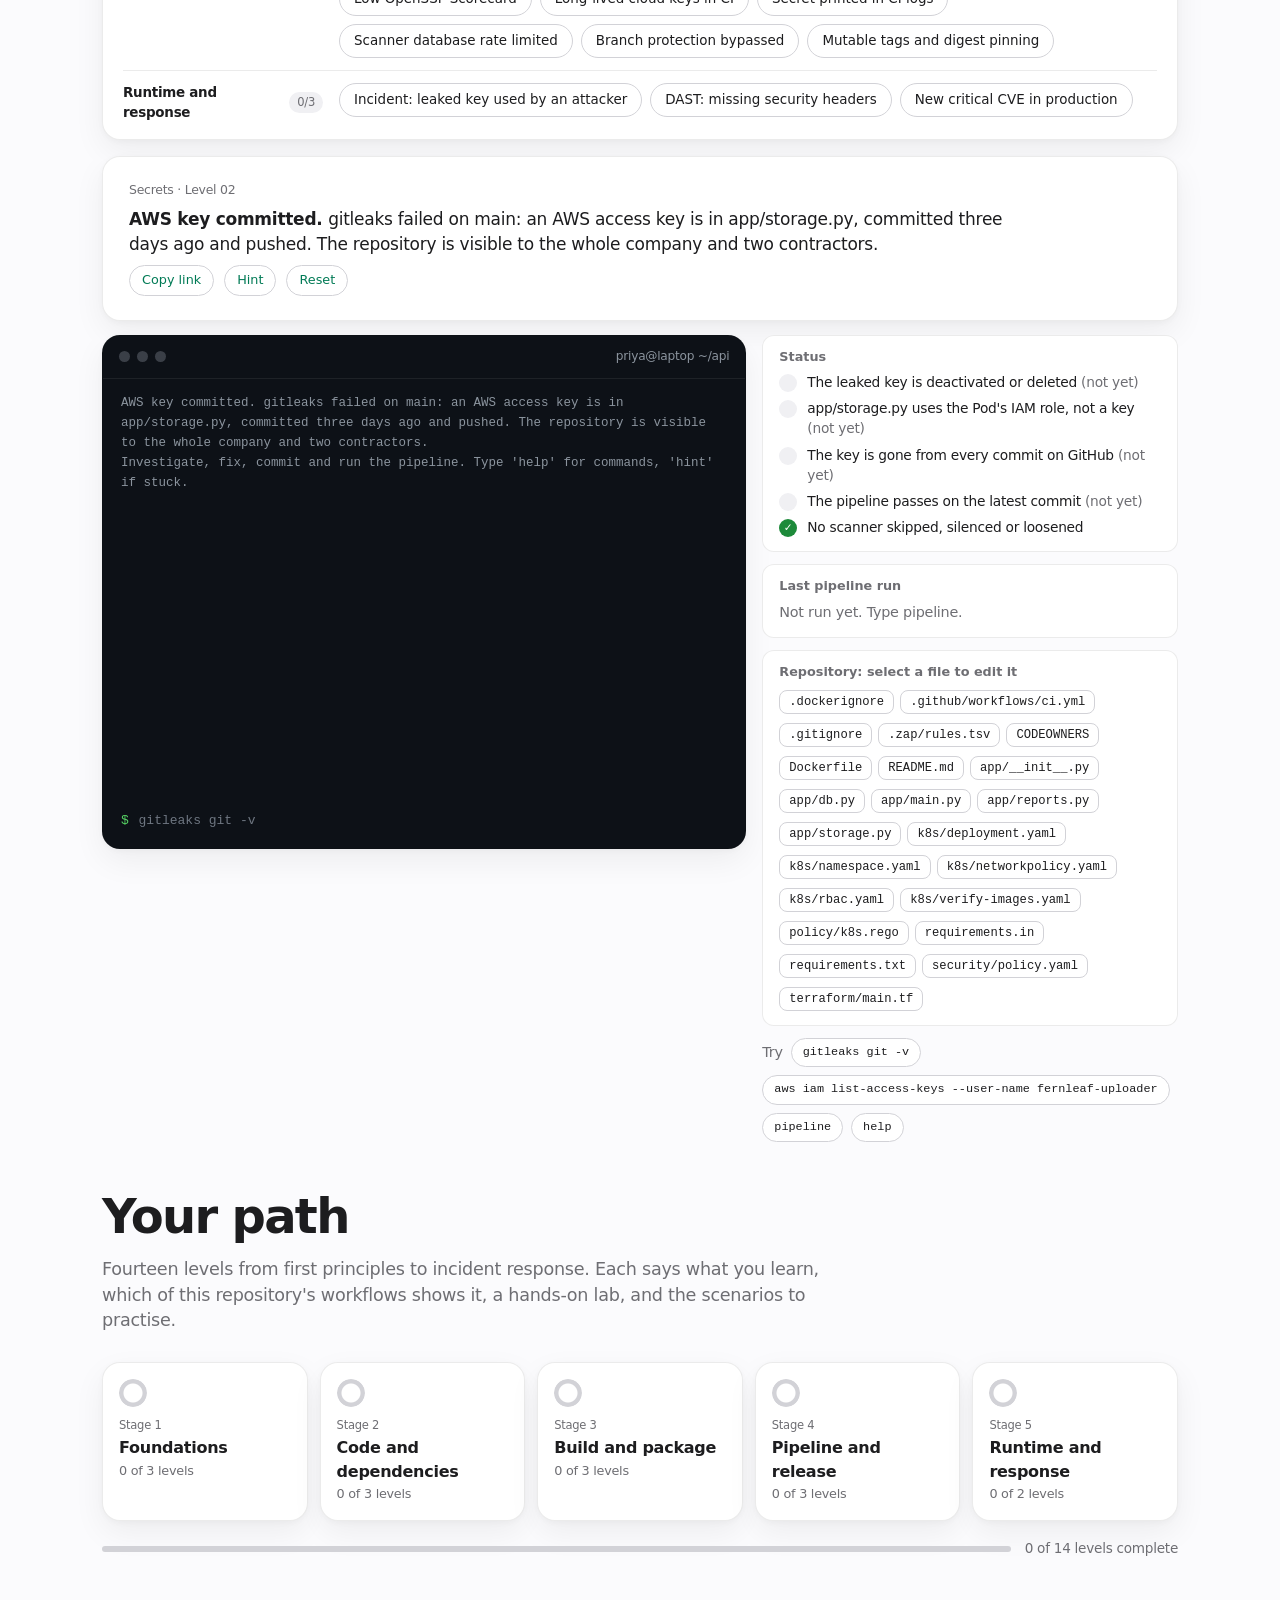
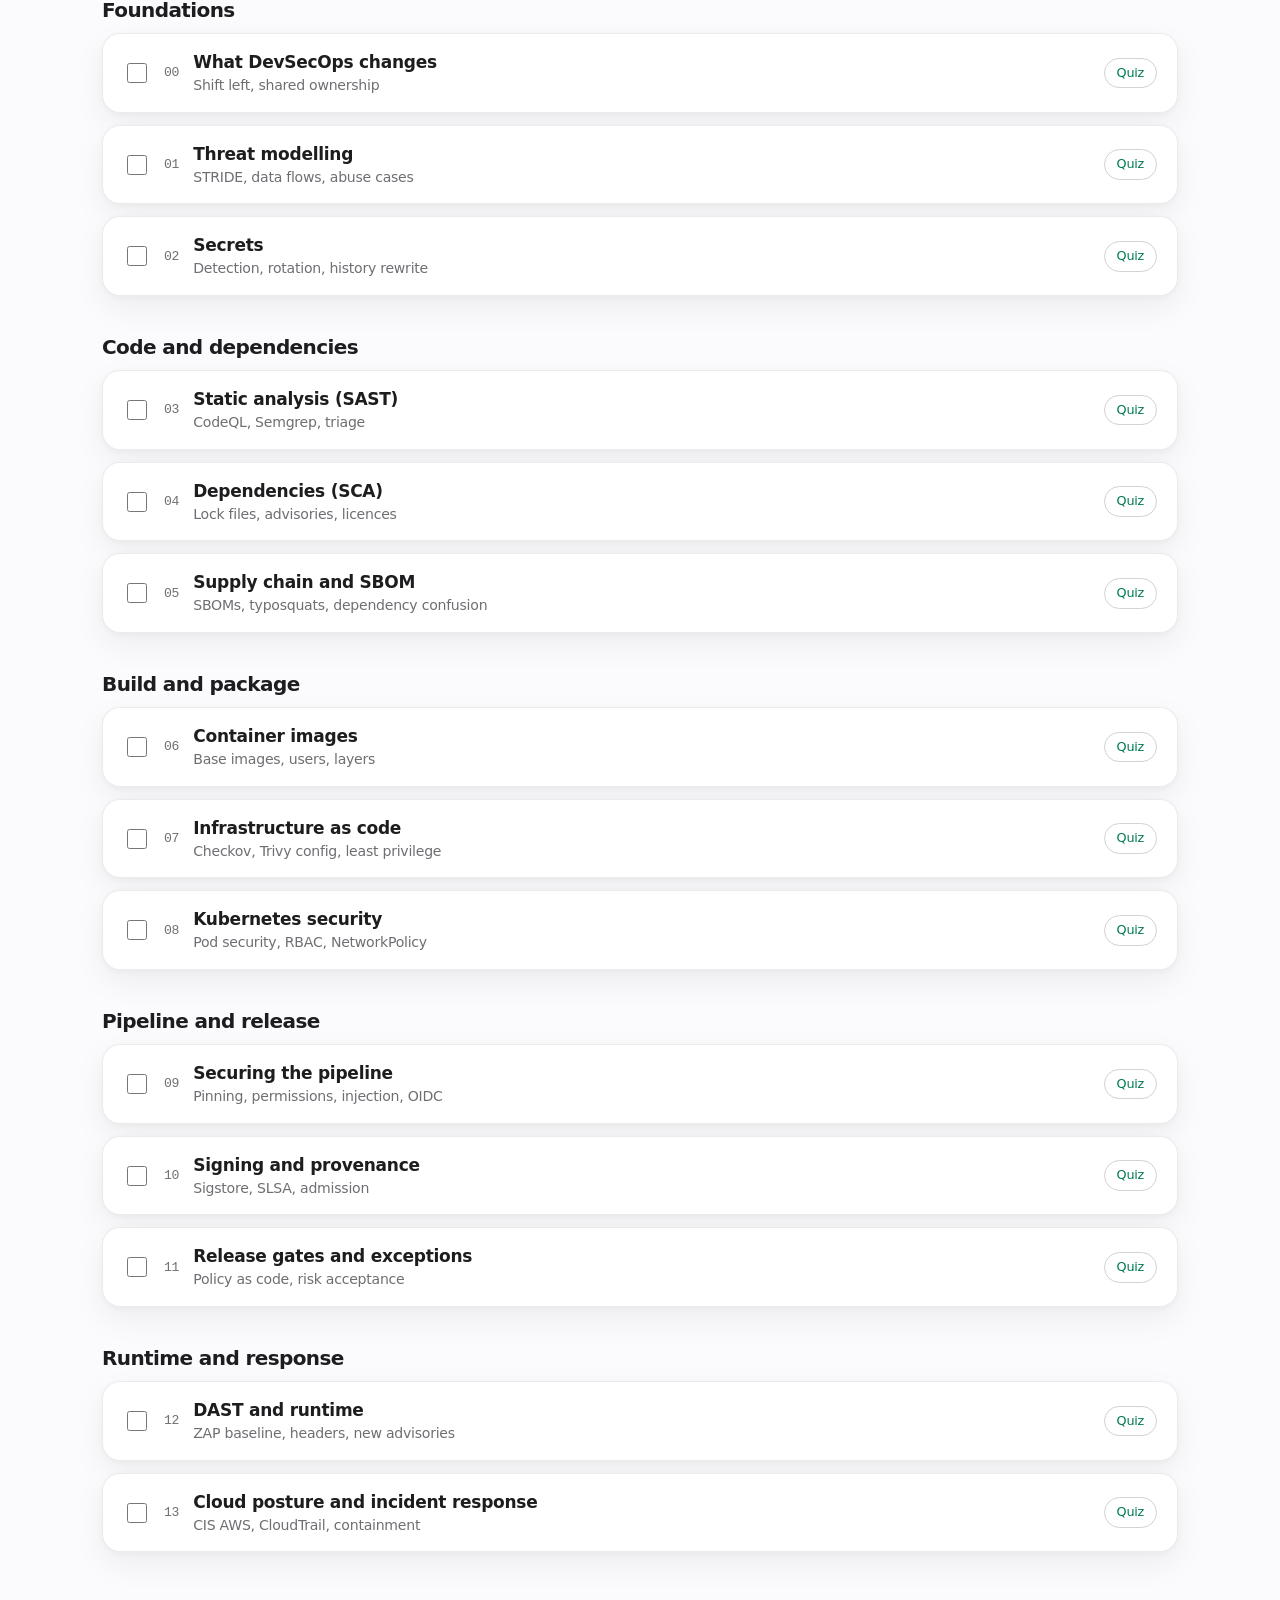
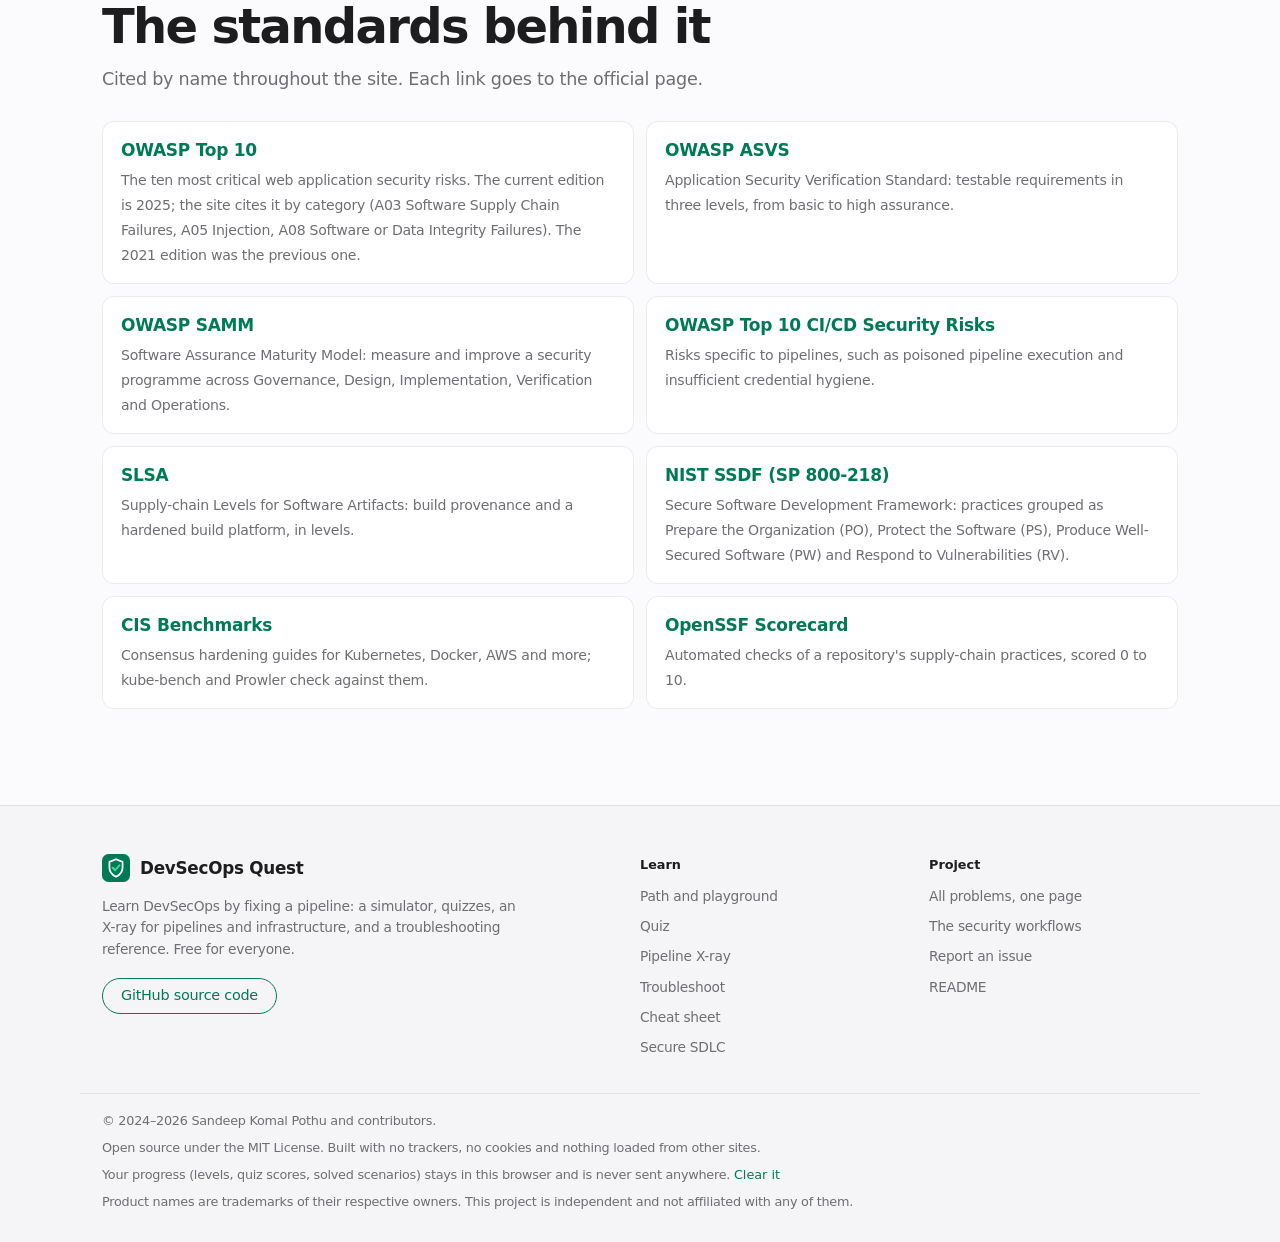
==== commit 12d6259b: "Split the site into Learn and Fix modes People arrive either to learn the subject or because somethi" ====
--- a/site/index.html
+++ b/site/index.html
@@ -23,12 +23,18 @@
         DevSecOps Quest
       </a>
       <nav aria-label="Sections">
-        <a href="#path" data-tab="path">Path</a>
-        <a href="#quiz" data-tab="quiz">Quiz</a>
-        <a href="#xray" data-tab="xray">Pipeline X-ray</a>
-        <a href="#doctor" data-tab="doctor">Troubleshoot</a>
-        <a href="#cheats" data-tab="cheats">Cheat sheet</a>
-        <a href="#arch" data-tab="arch">Secure SDLC</a>
+        <div class="mode learn" role="group" aria-label="Learn">
+          <span class="mode-k">Learn</span>
+          <a href="#path" data-tab="path">Path</a>
+          <a href="#quiz" data-tab="quiz">Quiz</a>
+          <a href="#xray" data-tab="xray">Pipeline X-ray</a>
+          <a href="#arch" data-tab="arch">Secure SDLC</a>
+        </div>
+        <div class="mode fix" role="group" aria-label="Fix">
+          <span class="mode-k">Fix</span>
+          <a href="#doctor" data-tab="doctor">Troubleshoot</a>
+          <a href="#cheats" data-tab="cheats">Cheat sheet</a>
+        </div>
       </nav>
       <button type="button" class="kbd-btn" id="palette-open" aria-label="Search the site (Ctrl+K)"><span>Search</span><kbd id="palette-key">Ctrl K</kbd></button>
       <a class="gh" id="gh-link" href="https://github.com/SandeepKomal/DevSecOps">GitHub</a>
@@ -41,9 +47,25 @@
         <p class="eyebrow">DevSecOps Quest</p>
         <h1>Security as part<br>of the build.</h1>
         <p class="sub">Secrets, dependencies, images, infrastructure and supply chain, scanned and fixed in the pipeline. Practise on a simulated repository that breaks the way real ones do.</p>
-        <div class="ctas">
-          <a class="pill primary" href="#levels-title" id="cta-path">Start the path</a>
-          <a class="link-arrow" href="#play/aws-key" id="cta-play">Try a scenario</a>
+        <div class="doors">
+          <div class="door learn">
+            <p class="door-k">Learning DevSecOps?</p>
+            <h2>Start from zero, step by step.</h2>
+            <p>Levels in order, each with a hands-on finding to fix on a simulated repository.</p>
+            <div class="ctas">
+              <a class="pill primary" href="#levels-title" id="cta-path">Start the path</a>
+              <a class="link-arrow" href="#play/aws-key" id="cta-play">Try a scenario</a>
+            </div>
+          </div>
+          <div class="door fix">
+            <p class="door-k">Something broken right now?</p>
+            <h2>Paste the finding, get the fix.</h2>
+            <p>The cause, the commands to confirm it and the fix, for common scanner findings and pipeline errors.</p>
+            <div class="door-search">
+              <input id="door-q" type="search" placeholder="Paste the finding here" aria-label="Paste a finding or an error" autocomplete="off" spellcheck="false">
+              <button type="button" class="pill" id="door-go">Find the fix</button>
+            </div>
+          </div>
         </div>
         <div class="stage" id="stage" aria-label="Where each problem is caught"></div>
         <div class="stats" id="stats"></div>
@@ -144,8 +166,9 @@
     </section>
 
     <section id="tab-doctor" class="tab" hidden>
-      <h2>Troubleshoot</h2>
-      <p class="lede">From a scanner finding or an error message to the fix. Paste the error text, or type a tool or symptom. Each entry has its own link.</p>
+      <p class="mode-banner"><strong>Fix mode.</strong> For when something is broken right now. Learning DevSecOps instead? <a href="#path">Start the path</a>.</p>
+      <h2>Stuck on a finding?</h2>
+      <p class="lede">Paste the scanner finding or error text, or type a tool or symptom. Each answer explains why it happens, how to confirm it and how to fix and prevent it, then gives you a safe scenario to break and fix it yourself, so you recognise it next time. Each entry has its own link.</p>
       <div class="guide-slot" data-guide="doctor"></div>
       <label class="field">Search errors, findings and tools
         <input id="doctor-q" type="search" placeholder="Paste an error: GH013, TOOMANYREQUESTS, runAsNonRoot, CKV_AWS_24..." autocomplete="off">
--- a/site/style.css
+++ b/site/style.css
@@ -87,6 +87,13 @@
 .top nav a { color: var(--text); opacity: .8; padding: 6px 12px; border-radius: 99px; white-space: nowrap; font-size: .82rem; transition: opacity .2s, background .2s; }
 .top nav a:hover { opacity: 1; text-decoration: none; }
 .top nav a[aria-current="page"] { opacity: 1; background: var(--code-bg); font-weight: 500; }
+/* Two modes: Learn (the course) and Fix (the reference for something broken now). */
+.top nav { align-items: center; gap: 10px; }
+.mode { display: flex; align-items: center; gap: 2px; padding: 3px; border-radius: 99px; }
+.mode-k { font-size: .7rem; font-weight: 600; padding: 0 6px 0 10px; color: var(--accent); }
+.mode.fix { background: var(--warn-soft); }
+.mode.fix .mode-k { color: var(--warn-text); }
+.mode.fix a[aria-current="page"] { background: var(--surface); }
 .gh { display: inline-flex; align-items: center; font-size: .8rem; font-weight: 500; color: var(--on-accent); background: var(--accent); border-radius: 99px; padding: 6px 14px; transition: background .2s; }
 .gh:hover { background: var(--accent-hover); text-decoration: none; }
 main { padding-bottom: 64px; min-height: 70vh; }
@@ -108,6 +115,19 @@
 .small-pill { min-height: 36px; padding: 0 18px; font-size: .9rem; }
 .link-arrow { color: var(--accent); font-size: 1.05rem; }
 .link-arrow::after { content: " ›"; }
+.doors { display: grid; grid-template-columns: 1.2fr 1fr; gap: 16px; max-width: 980px; }
+.door { padding: 24px 26px; border-radius: 22px; border: 1px solid var(--hair); background: var(--surface); display: flex; flex-direction: column; gap: 6px; }
+.door h2 { margin: 0; font-size: 1.35rem; letter-spacing: -.02em; }
+.door p { margin: 0; color: var(--muted); }
+.door .door-k { font-size: .85rem; font-weight: 600; color: var(--accent); }
+.door.fix { background: var(--warn-soft); border-color: transparent; }
+.door.fix .door-k { color: var(--warn-text); }
+.door .ctas { margin-top: 10px; }
+.door-search { display: flex; gap: 8px; margin-top: 10px; }
+.door-search input { flex: 1; min-width: 0; border-radius: 99px; }
+.mode-banner { margin: 32px 0 0; padding: 12px 16px; border-radius: var(--radius-sm); background: var(--warn-soft); font-size: .95rem; }
+.mode-banner strong { color: var(--warn-text); }
+.mode-banner + h2 { margin-top: 28px; }
 
 /* The stage: the track's signature, lit by the accent */
 .stage { position: relative; margin-top: 56px; background: var(--stage); color: var(--stage-text); border: 1px solid var(--stage-line); border-radius: 30px; padding: 30px; min-height: 340px; overflow: hidden; isolation: isolate; }
@@ -328,6 +348,9 @@
 .fix pre { white-space: pre-wrap; word-break: break-word; }
 .fix-head { display: flex; justify-content: space-between; align-items: flex-start; gap: 12px; flex-wrap: wrap; }
 .fix-actions { display: flex; flex-wrap: wrap; gap: 8px; align-items: center; margin-top: 16px; }
+.learn-it { margin-top: 24px; padding: 18px 20px; border-radius: var(--radius-sm); background: var(--accent-soft); border: 1px solid var(--hair); }
+.fix .learn-it h4 { margin-top: 0; color: var(--text); }
+.learn-it > p { margin: 4px 0 0; }
 
 /* Cheat sheet */
 .group { font-size: 1rem; color: var(--muted); margin: 28px 0 10px; font-weight: 600; }
@@ -422,8 +445,13 @@
   .top-inner { gap: 6px 10px; flex-wrap: wrap; height: auto; padding-top: 8px; padding-bottom: 6px; }
   .gh { display: none; }
   .brand { flex: 1; }
-  .top nav { order: 3; flex-basis: 100%; display: grid; grid-template-columns: repeat(3, 1fr); gap: 2px; }
-  .top nav a { padding: 6px 4px; text-align: center; }
+  .top nav { order: 3; flex-basis: 100%; flex-wrap: wrap; gap: 6px; }
+  .top nav a { padding: 6px 8px; text-align: center; }
+  .mode { flex-wrap: wrap; justify-content: center; }
+  .mode-k { padding: 0 4px 0 8px; }
+  .doors { grid-template-columns: minmax(0, 1fr); }
+  .door { padding: 22px; }
+  .door-search { flex-direction: column; }
   .kbd-btn span { display: none; }
   .kbd-btn { padding: 5px; }
   .stage { padding: 18px; border-radius: 22px; margin-top: 40px; }
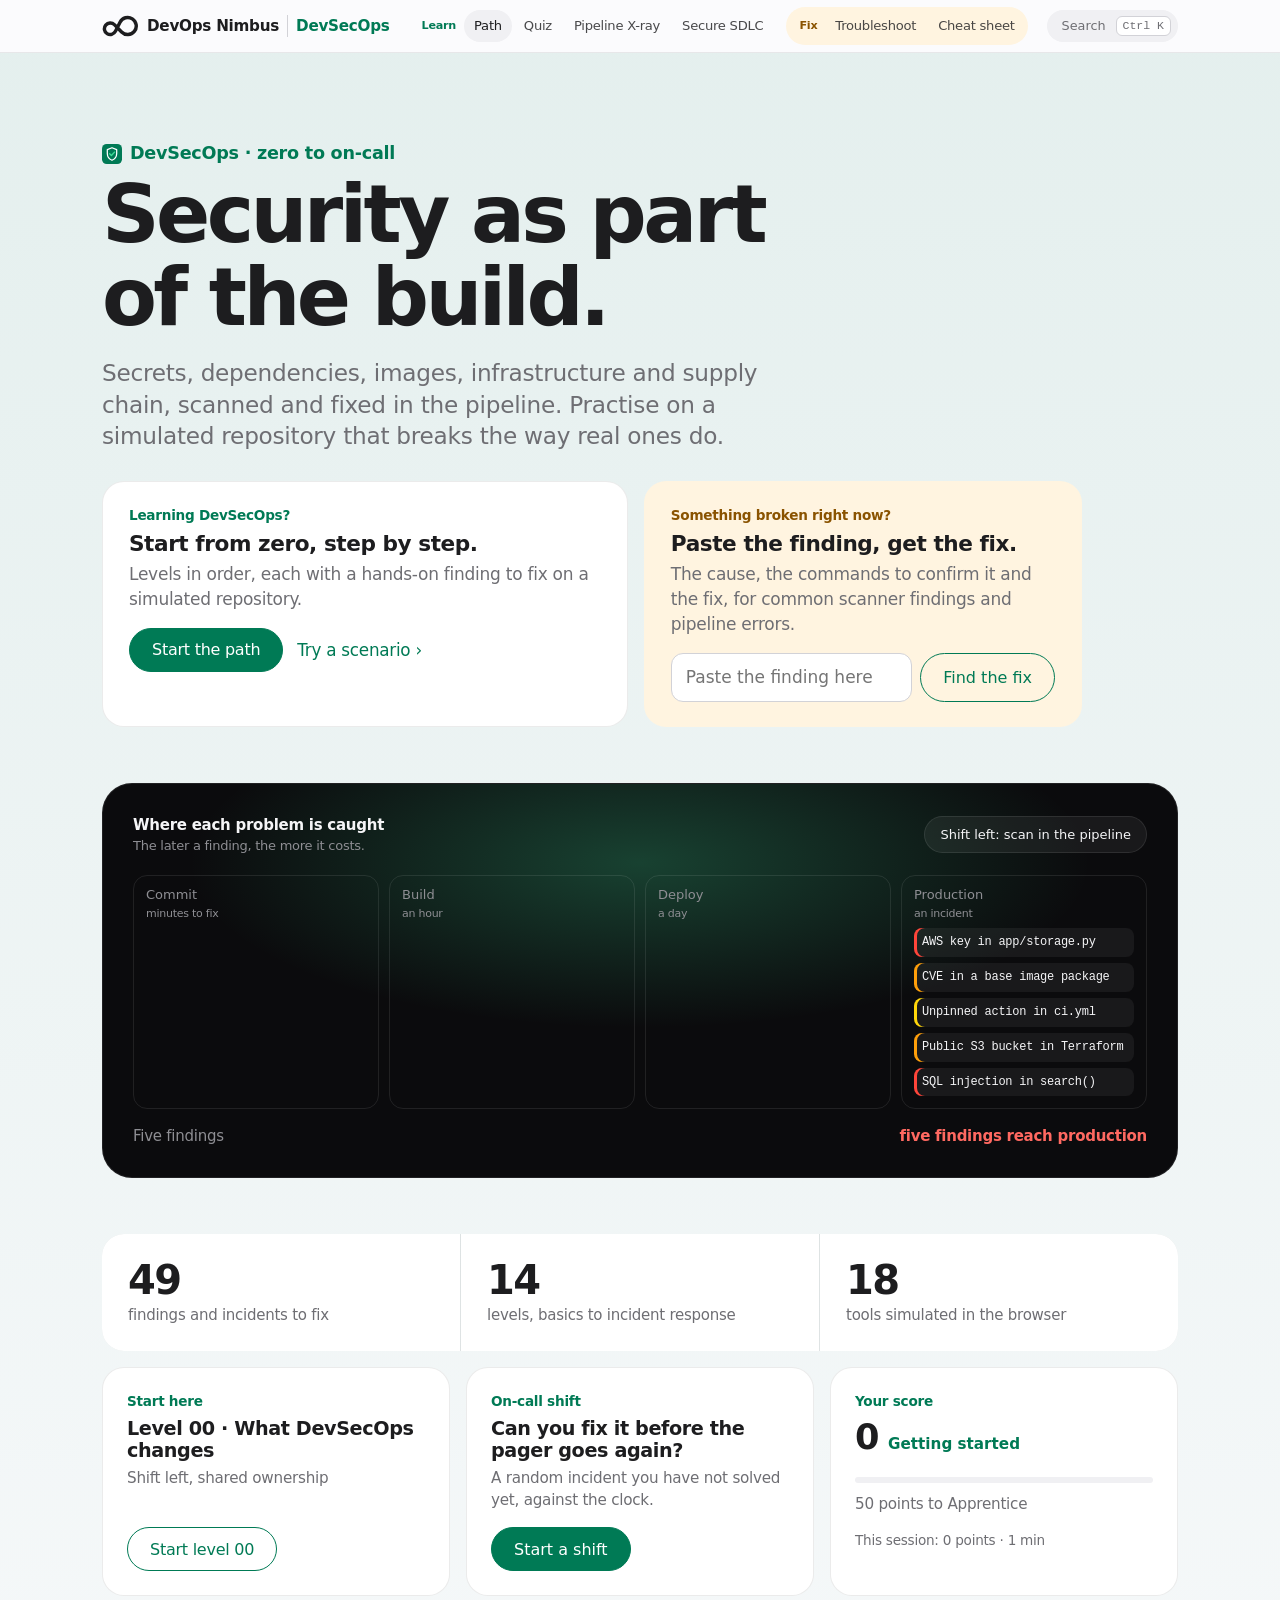
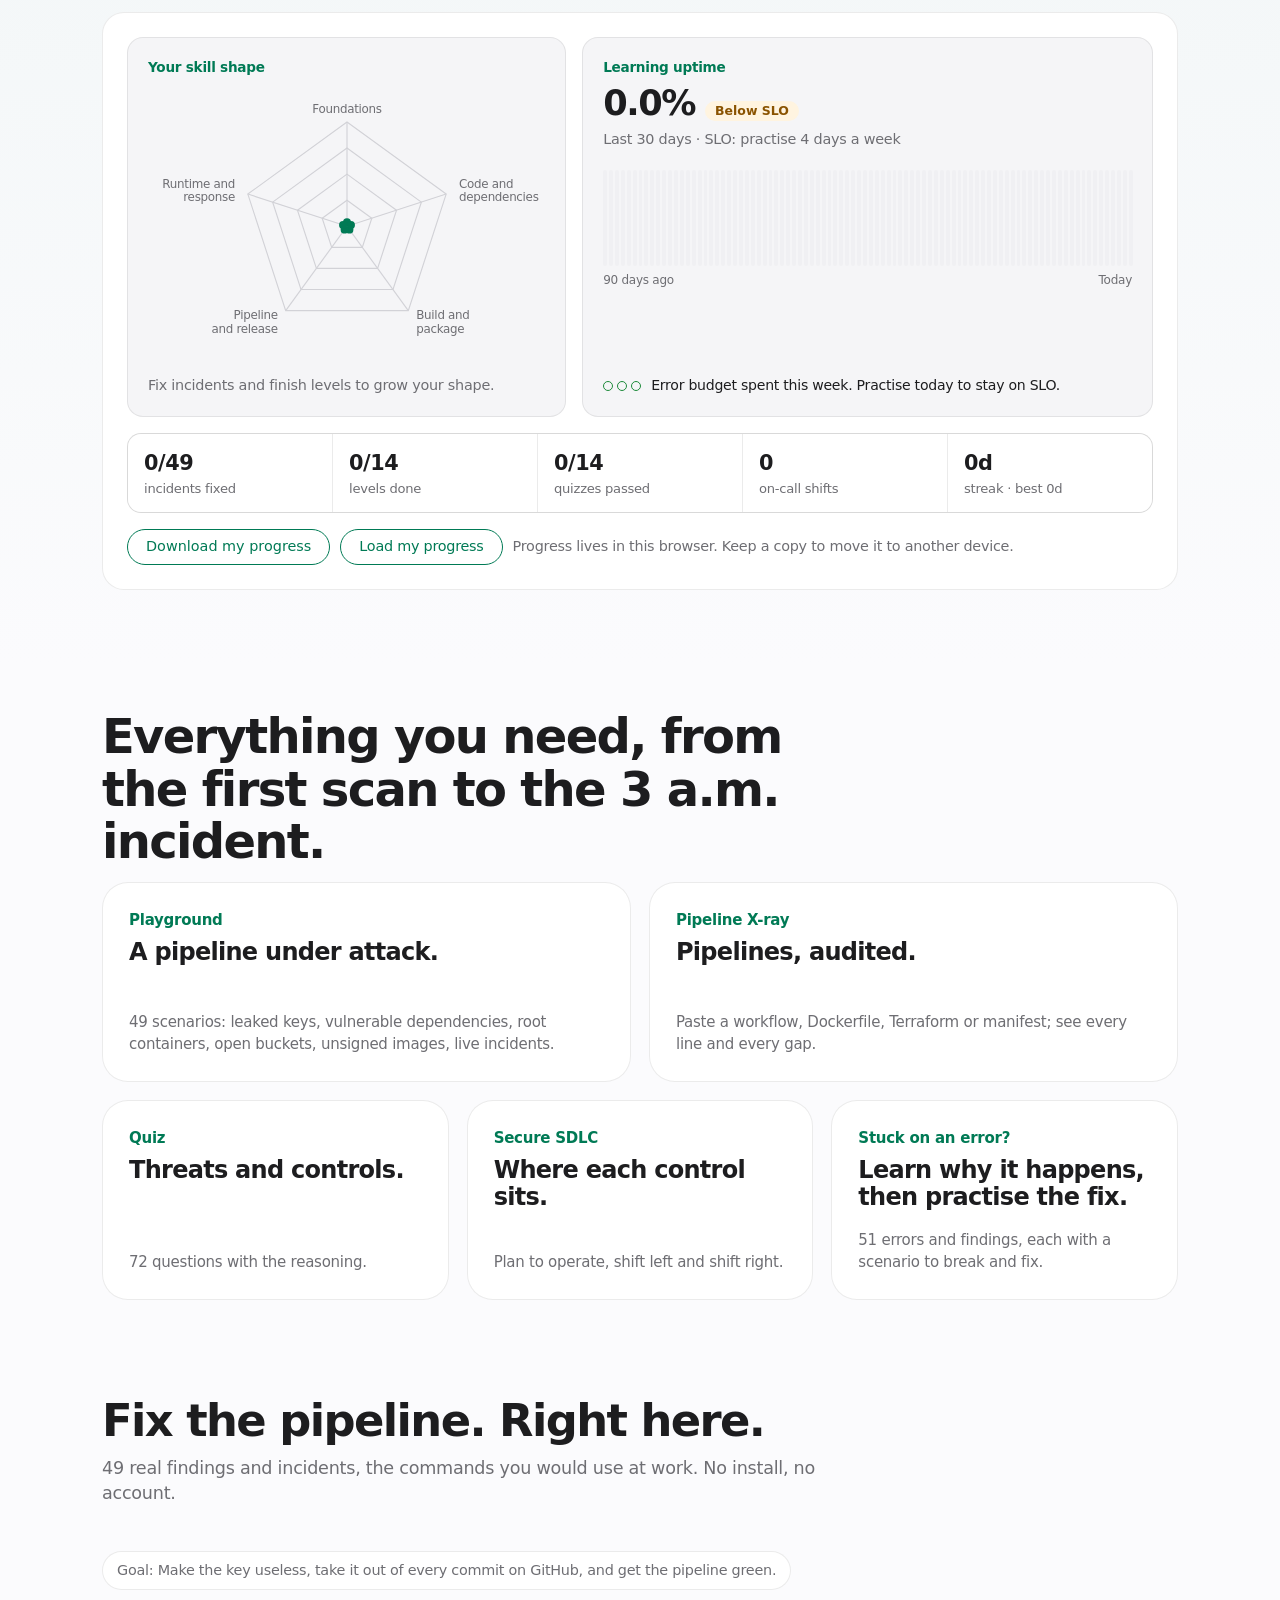
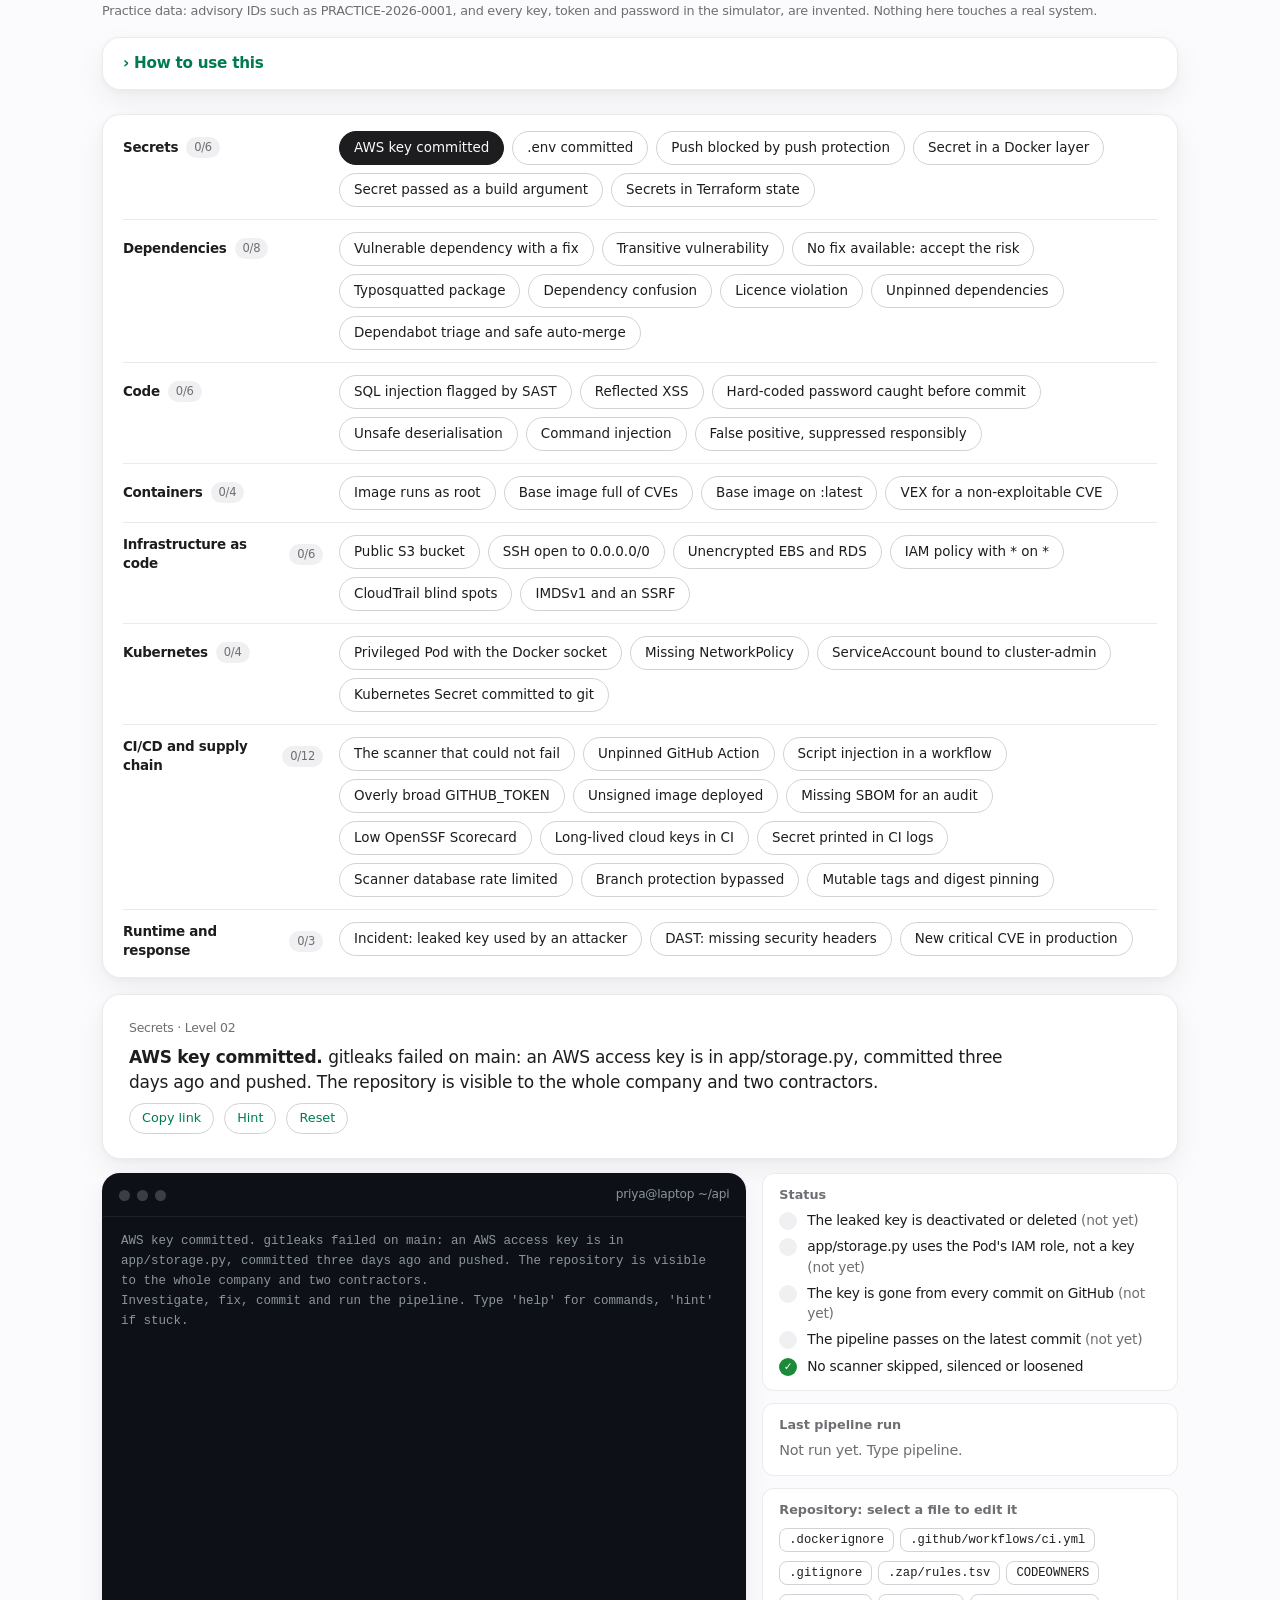
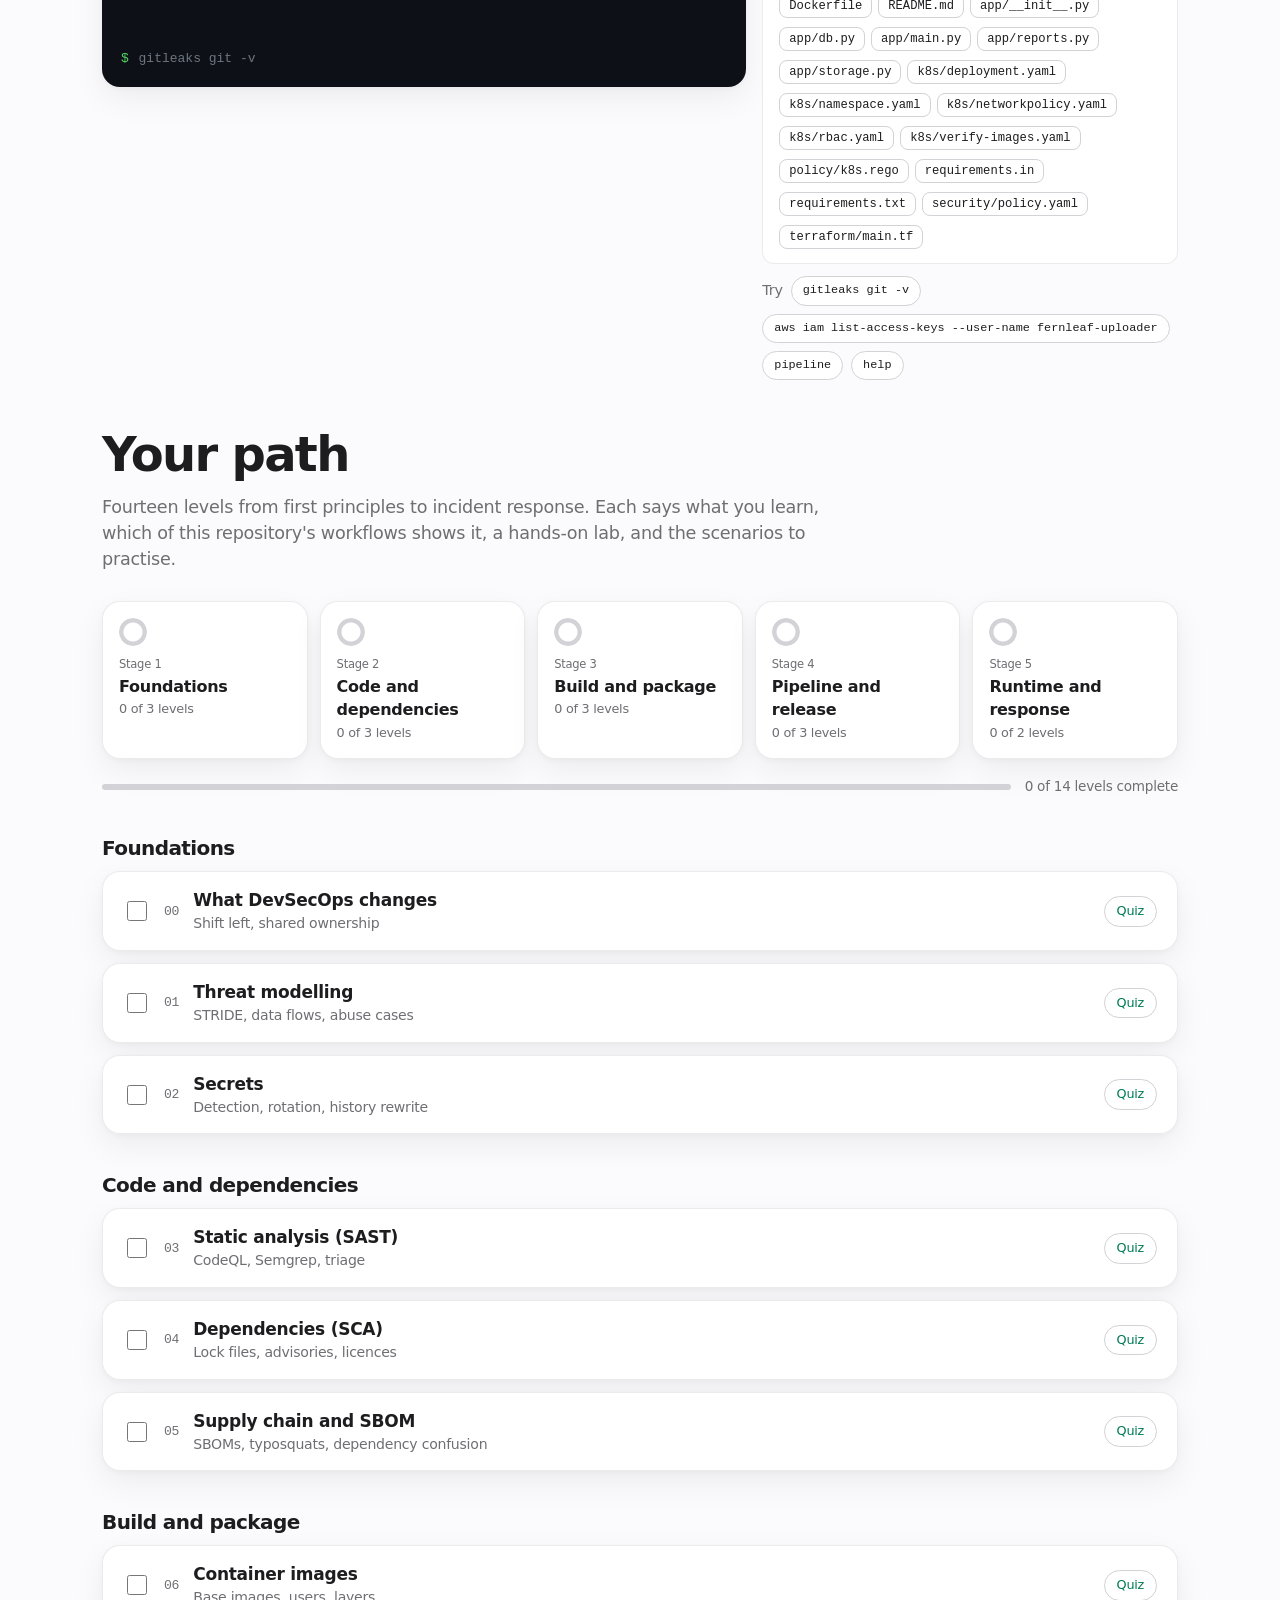
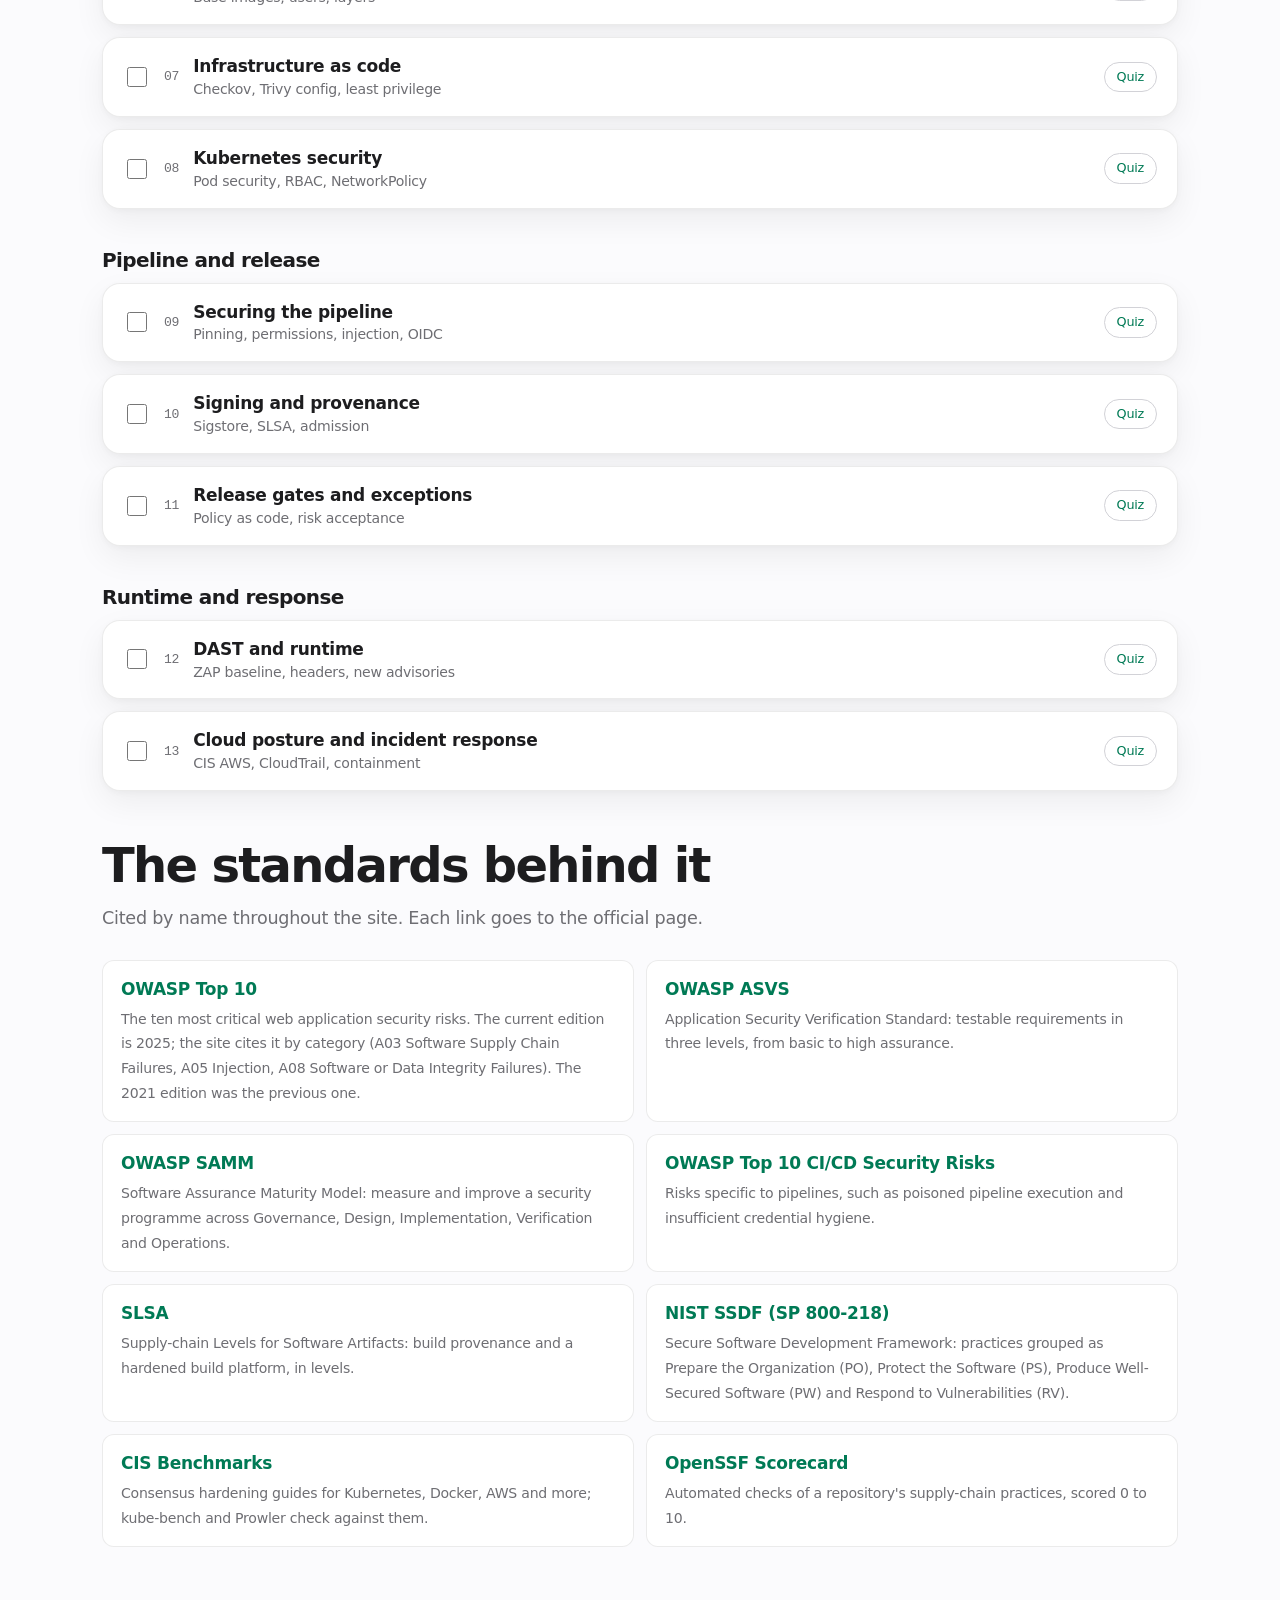
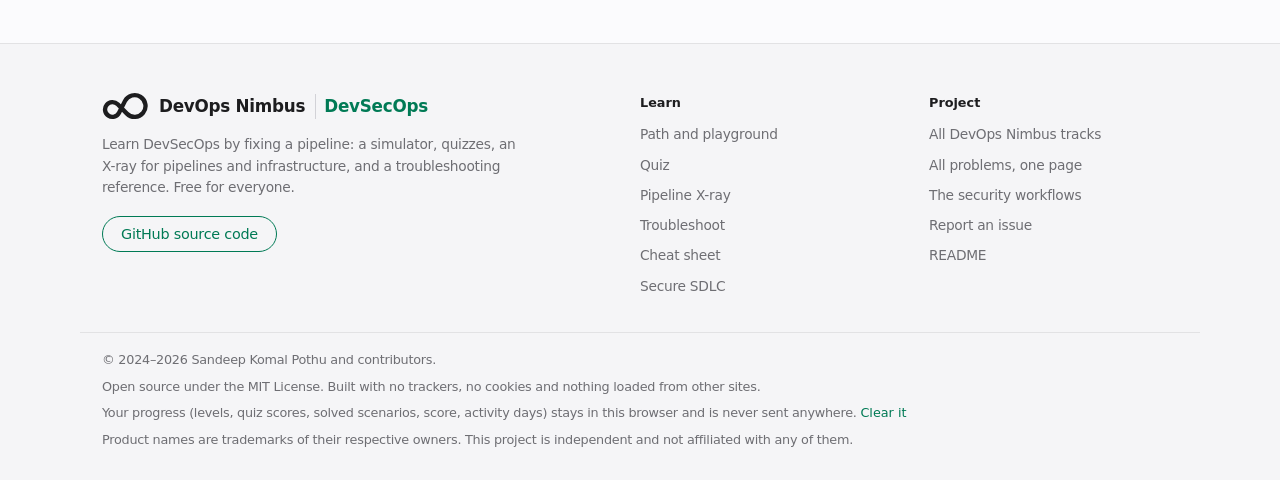
==== commit 680587ea: "Rename the DevSecOps track to DevOps Nimbus and add the learning loop The site joins the DevOps Nimb" ====
--- a/site/index.html
+++ b/site/index.html
@@ -4,23 +4,24 @@
   <meta charset="utf-8">
   <meta name="viewport" content="width=device-width, initial-scale=1">
   <meta http-equiv="Content-Security-Policy" content="default-src 'self'; script-src 'self'; style-src 'self'; img-src 'self' data:; connect-src 'none'; base-uri 'none'; form-action 'none'">
-  <title>DevSecOps Quest</title>
+  <title>DevSecOps · DevOps Nimbus</title>
   <meta name="description" content="Learn DevSecOps by fixing a pipeline: leaked secrets, vulnerable dependencies, SQL injection, root containers, public buckets, unsigned images and live incidents, with a browser simulator, a pipeline X-ray and a troubleshooting reference.">
   <meta property="og:type" content="website">
-  <meta property="og:title" content="DevSecOps Quest">
+  <meta property="og:site_name" content="DevOps Nimbus">
+  <meta property="og:title" content="DevSecOps, zero to on-call · DevOps Nimbus">
   <meta property="og:description" content="Security as part of the build: secrets, dependencies, images, infrastructure and supply chain, scanned and fixed in a pipeline simulator. Free, no account.">
   <meta property="og:url" content="https://sandeepkomal.github.io/DevSecOps/">
   <link rel="canonical" href="https://sandeepkomal.github.io/DevSecOps/">
   <link rel="stylesheet" href="style.css">
-  <link rel="icon" href="logo.svg" type="image/svg+xml">
+  <link rel="icon" href="favicon.svg" type="image/svg+xml">
 </head>
 <body>
   <a class="skip" href="#main">Skip to content</a>
   <header class="top">
     <div class="wrap top-inner">
-      <a class="brand" href="#path" aria-label="DevSecOps Quest home">
-        <img src="logo.svg" alt="" width="22" height="22">
-        DevSecOps Quest
+      <a class="brand" href="#path" aria-label="DevOps Nimbus DevSecOps, home">
+        <img class="mark" src="nimbus.svg" alt="" width="37" height="22">
+        DevOps Nimbus <span class="brand-track">DevSecOps</span>
       </a>
       <nav aria-label="Sections">
         <div class="mode learn" role="group" aria-label="Learn">
@@ -37,14 +38,13 @@
         </div>
       </nav>
       <button type="button" class="kbd-btn" id="palette-open" aria-label="Search the site (Ctrl+K)"><span>Search</span><kbd id="palette-key">Ctrl K</kbd></button>
-      <a class="gh" id="gh-link" href="https://github.com/SandeepKomal/DevSecOps">GitHub</a>
     </div>
   </header>
 
   <main id="main" class="wrap">
     <section id="tab-path" class="tab">
       <header class="hero">
-        <p class="eyebrow">DevSecOps Quest</p>
+        <p class="eyebrow"><img class="eyebrow-logo" src="logo.svg" alt="" width="20" height="20">DevSecOps · zero to on-call</p>
         <h1>Security as part<br>of the build.</h1>
         <p class="sub">Secrets, dependencies, images, infrastructure and supply chain, scanned and fixed in the pipeline. Practise on a simulated repository that breaks the way real ones do.</p>
         <div class="doors">
@@ -69,6 +69,7 @@
         </div>
         <div class="stage" id="stage" aria-label="Where each problem is caught"></div>
         <div class="stats" id="stats"></div>
+        <section class="engage" id="engage" aria-label="Your learning"></section>
       </header>
 
       <h2 class="section-title">Everything you need, from the first scan to the 3 a.m. incident.</h2>
@@ -199,7 +200,7 @@
   <footer class="foot">
     <div class="wrap foot-grid">
       <div class="foot-brand">
-        <a class="brand" href="#path"><img src="logo.svg" alt="" width="28" height="28">DevSecOps Quest</a>
+        <a class="brand" href="#path"><img class="mark" src="nimbus.svg" alt="" width="47" height="28">DevOps Nimbus <span class="brand-track">DevSecOps</span></a>
         <p>Learn DevSecOps by fixing a pipeline: a simulator, quizzes, an X-ray for pipelines and infrastructure, and a troubleshooting reference. Free for everyone.</p>
         <a class="pill small-pill" href="https://github.com/SandeepKomal/DevSecOps">GitHub source code</a>
       </div>
@@ -214,6 +215,7 @@
       </nav>
       <nav class="foot-col" aria-label="Project">
         <h2>Project</h2>
+        <a href="https://sandeepkomal.github.io/devops-nimbus/">All DevOps Nimbus tracks</a>
         <a href="problems.html">All problems, one page</a>
         <a href="https://github.com/SandeepKomal/DevSecOps/tree/main/.github/workflows">The security workflows</a>
         <a href="https://github.com/SandeepKomal/DevSecOps/issues">Report an issue</a>
@@ -223,7 +225,7 @@
     <div class="wrap foot-base">
       <p>© 2024–2026 Sandeep Komal Pothu and contributors.</p>
       <p>Open source under the MIT License. Built with no trackers, no cookies and nothing loaded from other sites.</p>
-      <p>Your progress (levels, quiz scores, solved scenarios) stays in this browser and is never sent anywhere. <button type="button" class="link-btn" id="forget">Clear it</button></p>
+      <p>Your progress (levels, quiz scores, solved scenarios, score, activity days) stays in this browser and is never sent anywhere. <button type="button" class="link-btn" id="forget">Clear it</button></p>
       <p>Product names are trademarks of their respective owners. This project is independent and not affiliated with any of them.</p>
     </div>
   </footer>
@@ -245,5 +247,6 @@
   <script src="app.js"></script>
   <script src="playground.js"></script>
   <script src="architecture.js"></script>
+  <script src="engage.js"></script>
 </body>
 </html>
--- a/site/style.css
+++ b/site/style.css
@@ -1,4 +1,4 @@
-/* DevSecOps Quest. Calm product-page styling: system font, solid surfaces,
+/* DevOps Nimbus DevSecOps. Calm product-page styling: system font, solid surfaces,
    hairline borders, one accent (green), light and dark. */
 :root {
   --bg: #fbfbfd;
@@ -84,7 +84,7 @@
 .brand:hover { text-decoration: none; }
 .brand img { display: block; }
 .top nav { display: flex; gap: 2px; overflow-x: auto; flex: 1; justify-content: center; scrollbar-width: none; }
-.top nav a { color: var(--text); opacity: .8; padding: 6px 12px; border-radius: 99px; white-space: nowrap; font-size: .82rem; transition: opacity .2s, background .2s; }
+.top nav a { color: var(--text); opacity: .8; padding: 6px 10px; border-radius: 99px; white-space: nowrap; font-size: .82rem; transition: opacity .2s, background .2s; }
 .top nav a:hover { opacity: 1; text-decoration: none; }
 .top nav a[aria-current="page"] { opacity: 1; background: var(--code-bg); font-weight: 500; }
 /* Two modes: Learn (the course) and Fix (the reference for something broken now). */
@@ -94,8 +94,6 @@
 .mode.fix { background: var(--warn-soft); }
 .mode.fix .mode-k { color: var(--warn-text); }
 .mode.fix a[aria-current="page"] { background: var(--surface); }
-.gh { display: inline-flex; align-items: center; font-size: .8rem; font-weight: 500; color: var(--on-accent); background: var(--accent); border-radius: 99px; padding: 6px 14px; transition: background .2s; }
-.gh:hover { background: var(--accent-hover); text-decoration: none; }
 main { padding-bottom: 64px; min-height: 70vh; }
 .tab > h2 { font-size: clamp(2rem, 4.5vw, 3rem); font-weight: 700; margin: 48px 0 14px; }
 
@@ -438,14 +436,16 @@
   .level-body { grid-template-columns: 1fr; }
   #xray-note { position: static; }
 }
+/* Brand and search on the first row, the Learn and Fix menus centred on the second. */
+@media (max-width: 1024px) {
+  .top-inner { gap: 6px 10px; flex-wrap: wrap; height: auto; padding-top: 8px; padding-bottom: 6px; }
+  .brand { flex: 1; }
+  .top nav { order: 3; flex-basis: 100%; flex-wrap: wrap; justify-content: center; gap: 6px; }
+}
 @media (max-width: 720px) {
   body { font-size: 16px; }
   .wrap { padding: 0 16px; }
   .hero { padding-top: 56px; padding-bottom: 48px; }
-  .top-inner { gap: 6px 10px; flex-wrap: wrap; height: auto; padding-top: 8px; padding-bottom: 6px; }
-  .gh { display: none; }
-  .brand { flex: 1; }
-  .top nav { order: 3; flex-basis: 100%; flex-wrap: wrap; gap: 6px; }
   .top nav a { padding: 6px 8px; text-align: center; }
   .mode { flex-wrap: wrap; justify-content: center; }
   .mode-k { padding: 0 4px 0 8px; }
@@ -487,3 +487,72 @@
 .problems h4 { margin: 16px 0 6px; font-size: .84rem; color: var(--muted); letter-spacing: 0; }
 .problems pre { white-space: pre-wrap; word-break: break-word; }
 .problems li, .problems p, .fix li, .fix p { overflow-wrap: anywhere; }
+
+/* Learning loop: continue, on-call shift, streak, and the order check in each level. */
+.engage { display: grid; grid-template-columns: repeat(3, 1fr); gap: 16px; margin: 16px 0 0; text-align: left; }
+.eng-card { display: flex; flex-direction: column; align-items: flex-start; gap: 6px; padding: 24px; border-radius: 22px; background: var(--surface); border: 1px solid var(--hair); }
+.eng-card h3 { margin: 0; font-size: 1.2rem; letter-spacing: -.02em; }
+.eng-card p { margin: 0; color: var(--muted); font-size: .95rem; }
+.eng-card > .pill, .eng-card > .eng-row { margin-top: auto; }
+.eng-card > p:not(.eng-k) { margin-bottom: 10px; }
+.eng-k { display: flex; align-items: center; gap: 8px; color: var(--accent) !important; font-weight: 600; font-size: .85rem !important; }
+.eng-shift.paging { background: var(--warn-soft); border-color: var(--warn); }
+.eng-shift.paging .eng-k { color: var(--warn-text) !important; }
+.eng-time { font-variant-numeric: tabular-nums; }
+.eng-dot { width: 9px; height: 9px; border-radius: 50%; background: var(--warn); animation: eng-page 1.2s ease-in-out infinite; }
+@keyframes eng-page { 50% { opacity: .25; } }
+.eng-row { display: flex; align-items: center; gap: 16px; flex-wrap: wrap; padding-top: 12px; }
+.eng-row .more, .eng-orderbox .more { background: none; border: 0; color: var(--accent); font: inherit; cursor: pointer; padding: 0; }
+.eng-score { display: flex; align-items: baseline; gap: 10px; color: var(--text) !important; font-size: 2.2rem !important; font-weight: 700; letter-spacing: -.04em; line-height: 1.1; }
+.eng-score span { font-size: .95rem; font-weight: 600; letter-spacing: 0; color: var(--accent); }
+.eng-bar { display: block; width: 100%; height: 6px; border-radius: 99px; background: var(--code-bg); overflow: hidden; margin: 4px 0; }
+.eng-bar-fill { display: block; height: 100%; border-radius: inherit; background: var(--accent); }
+.eng-session { font-size: .85rem !important; font-variant-numeric: tabular-nums; }
+.eng-board { grid-column: 1 / -1; padding: 24px; border-radius: 22px; background: var(--surface); border: 1px solid var(--hair); display: grid; gap: 16px; }
+.eng-panels { display: grid; grid-template-columns: 1fr 1.3fr; gap: 16px; }
+.eng-panel { display: flex; flex-direction: column; gap: 6px; padding: 20px; border-radius: 16px; background: var(--surface-2); border: 1px solid var(--hair); }
+.eng-panel p { margin: 0; color: var(--muted); font-size: .9rem; }
+.eng-radar { width: 100%; max-width: 340px; align-self: center; margin: 4px 0; overflow: visible; }
+.eng-r-grid { fill: none; stroke: var(--line); stroke-width: 1; }
+.eng-r-shape { fill: color-mix(in srgb, var(--accent) 22%, transparent); stroke: var(--accent); stroke-width: 2; stroke-linejoin: round; }
+.eng-r-dot { fill: var(--accent); }
+.eng-r-label { fill: var(--muted); font-size: 10.5px; font-family: inherit; }
+.eng-slo { padding: 3px 10px; border-radius: 99px; font-size: .78rem !important; }
+.eng-slo.ok { color: var(--ok) !important; background: var(--ok-soft); }
+.eng-slo.low { color: var(--warn-text) !important; background: var(--warn-soft); }
+.eng-uptime { display: flex; gap: 2px; height: 96px; margin-top: 14px; }
+.eng-30 { display: none; }
+.eng-up { flex: 1; border-radius: 2px; background: var(--code-bg); }
+.eng-up.on { background: var(--ok); }
+.eng-up-axis { display: flex; justify-content: space-between; font-size: .75rem; color: var(--muted); }
+.eng-budget { display: flex; align-items: center; gap: 10px; margin-top: auto; padding-top: 10px; font-size: .88rem; }
+.eng-pips { display: flex; gap: 4px; }
+.eng-pips span { width: 10px; height: 10px; border-radius: 50%; border: 1.5px solid var(--ok); }
+.eng-pips span.on { background: var(--ok); }
+.eng-stats { display: grid; grid-template-columns: repeat(5, 1fr); gap: 1px; background: var(--hair); border-radius: 14px; overflow: hidden; border: 1px solid var(--hair); }
+.eng-stats div { background: var(--surface); padding: 14px 16px; display: flex; flex-direction: column; }
+.eng-stats b { font-size: 1.3rem; letter-spacing: -.02em; font-variant-numeric: tabular-nums; }
+.eng-stats span { color: var(--muted); font-size: .82rem; }
+.eng-orderbox { display: grid; gap: 10px; }
+.eng-order { list-style: none; counter-reset: step; margin: 0; padding: 0; display: grid; gap: 6px; }
+.eng-order li { counter-increment: step; display: flex; align-items: center; gap: 10px; padding: 6px 8px 6px 12px; border-radius: var(--radius-sm); border: 1px solid var(--hair); background: var(--surface-2); }
+.eng-order li::before { content: counter(step); color: var(--muted); font-size: .8rem; width: 1ch; }
+.eng-order li.ok { border-color: var(--ok); background: var(--ok-soft); }
+.eng-order li.off { border-color: var(--bad); background: var(--bad-soft); }
+.eng-order code { flex: 1; font-size: .8rem; overflow-wrap: anywhere; background: none; }
+.eng-moves { display: flex; gap: 4px; }
+.eng-moves button { width: 32px; height: 32px; border-radius: 9px; border: 1px solid var(--line); background: var(--surface); color: var(--text); cursor: pointer; }
+.eng-moves button:disabled { opacity: .35; cursor: default; }
+.eng-msg { margin: 0; font-size: .9rem; color: var(--muted); }
+@media (max-width: 860px) { .engage { grid-template-columns: 1fr; } .eng-panels, .eng-stats { grid-template-columns: 1fr 1fr; } .eng-panels { grid-template-columns: 1fr; } .eng-up:nth-child(-n+60), .eng-90 { display: none; } .eng-30 { display: inline; } .eng-uptime { height: 64px; gap: 3px; } .eng-stats div:last-child { grid-column: 1 / -1; } }
+
+/* DevOps Nimbus brand: the loop mark in the header and footer, the track's own logo in the eyebrow. */
+.brand img.mark { width: 37px; }
+.foot-brand .brand img.mark { width: 47px; }
+.brand-track { color: var(--accent); font-weight: 600; padding-left: 8px; border-left: 1px solid var(--line); }
+.eyebrow { display: inline-flex; align-items: center; gap: 8px; }
+.eyebrow-logo { width: 20px; height: 20px; }
+.eng-carry { display: flex; align-items: center; gap: 10px; flex-wrap: wrap; }
+.eng-file { position: relative; }
+.eng-file input { position: absolute; inset: 0; opacity: 0; cursor: pointer; }
+.eng-file:focus-within { outline: 2px solid var(--accent); outline-offset: 2px; }
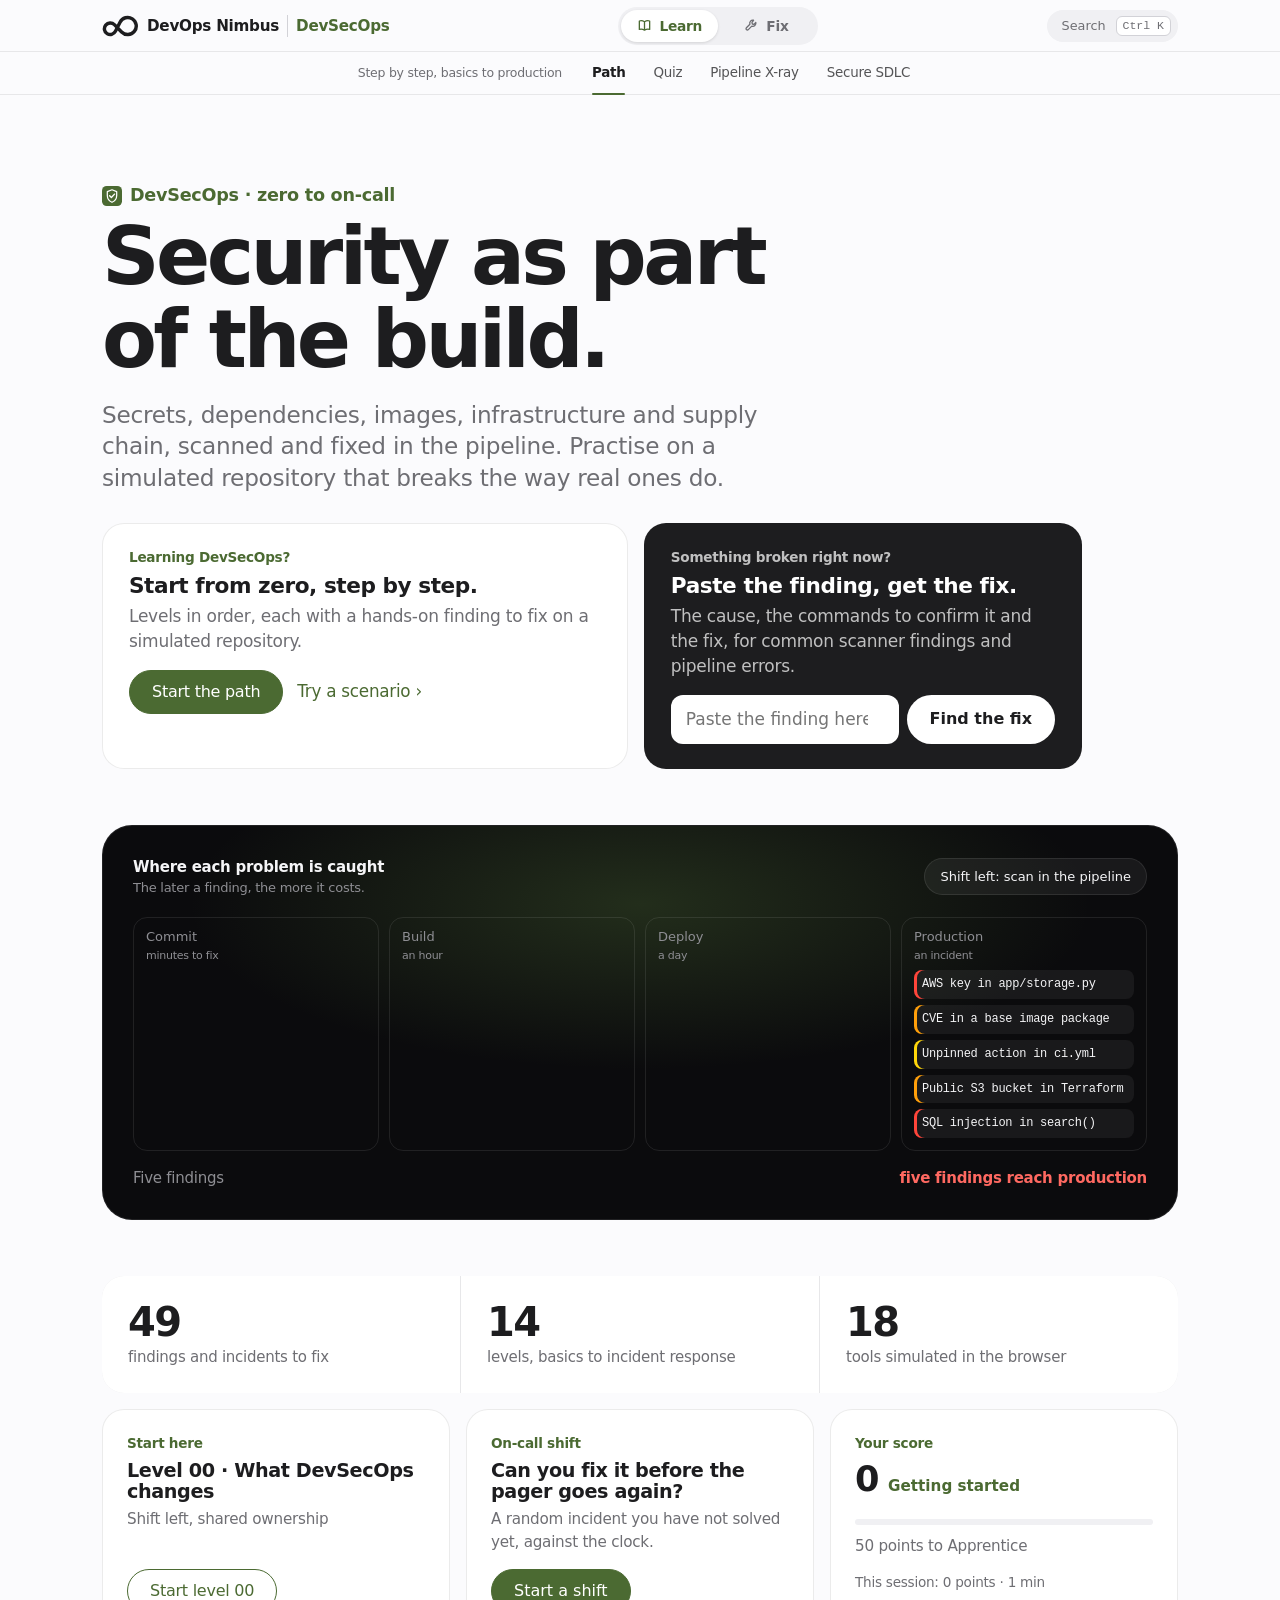
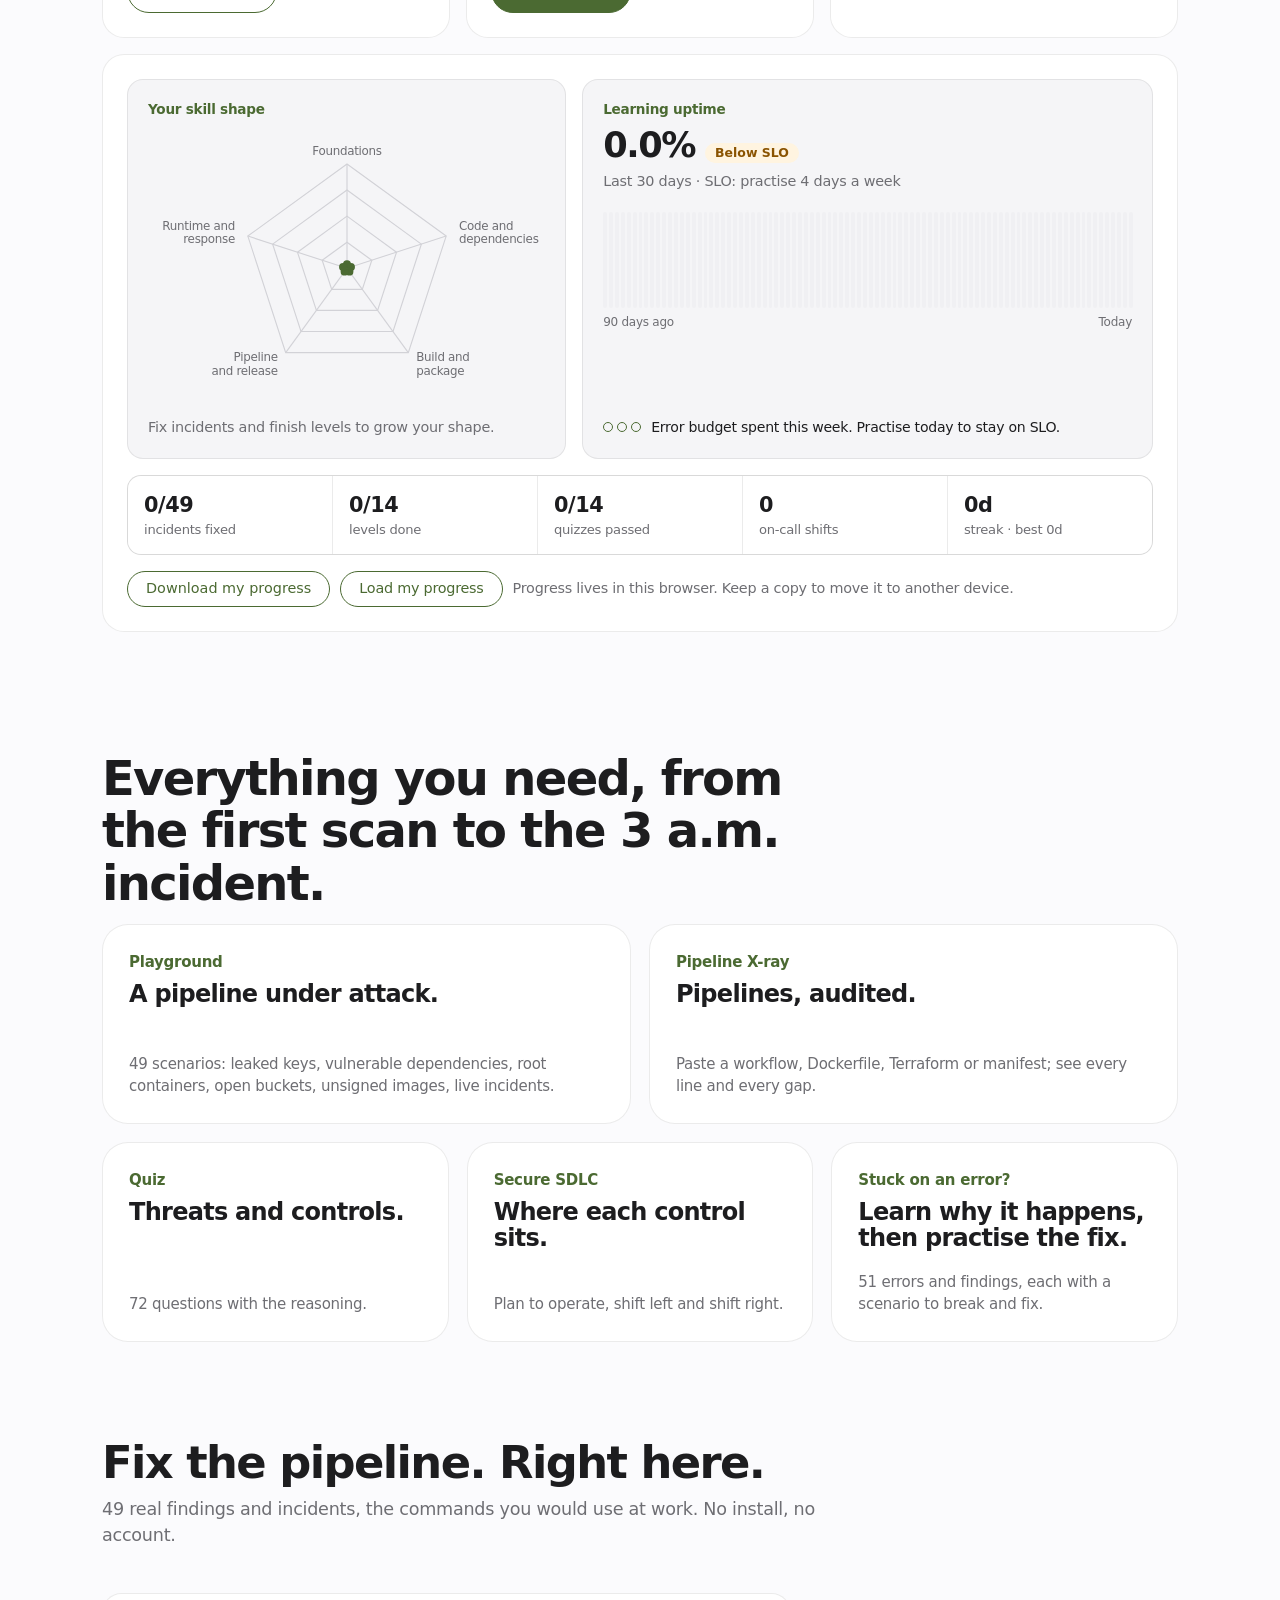
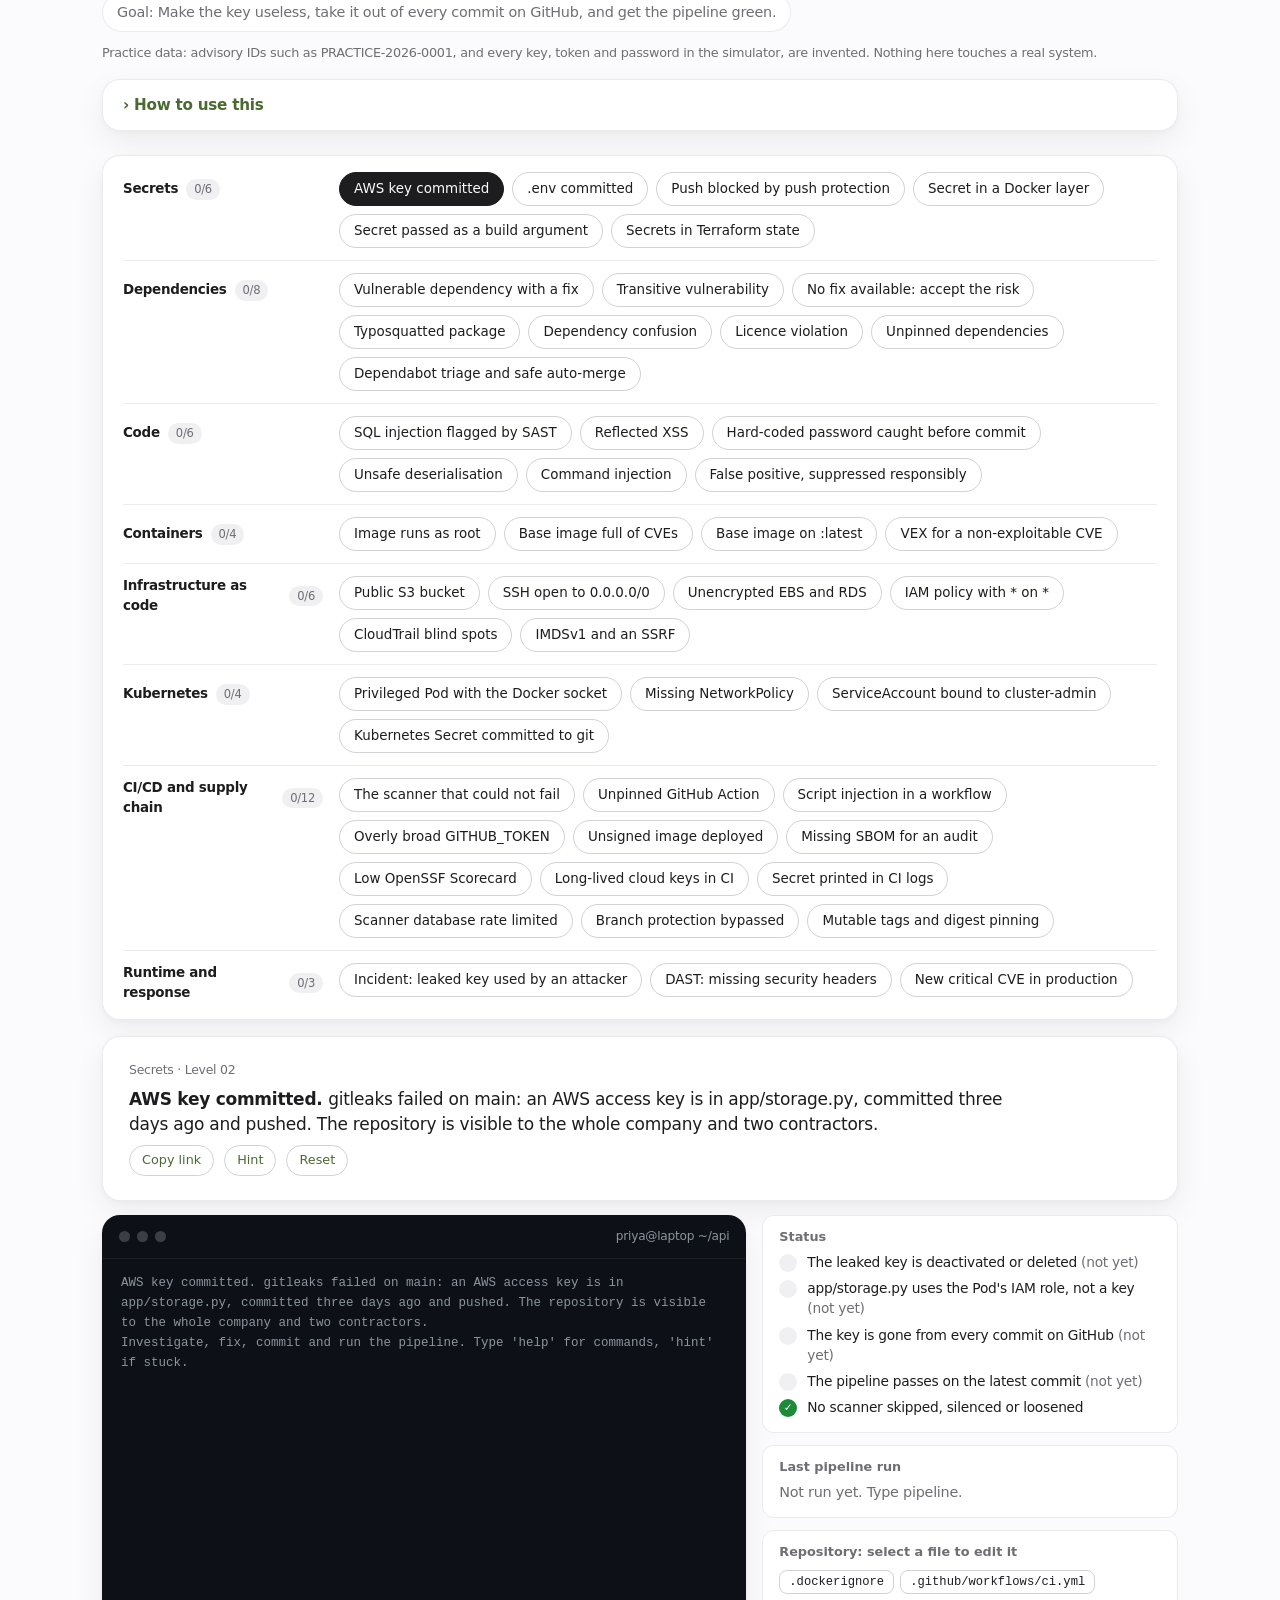
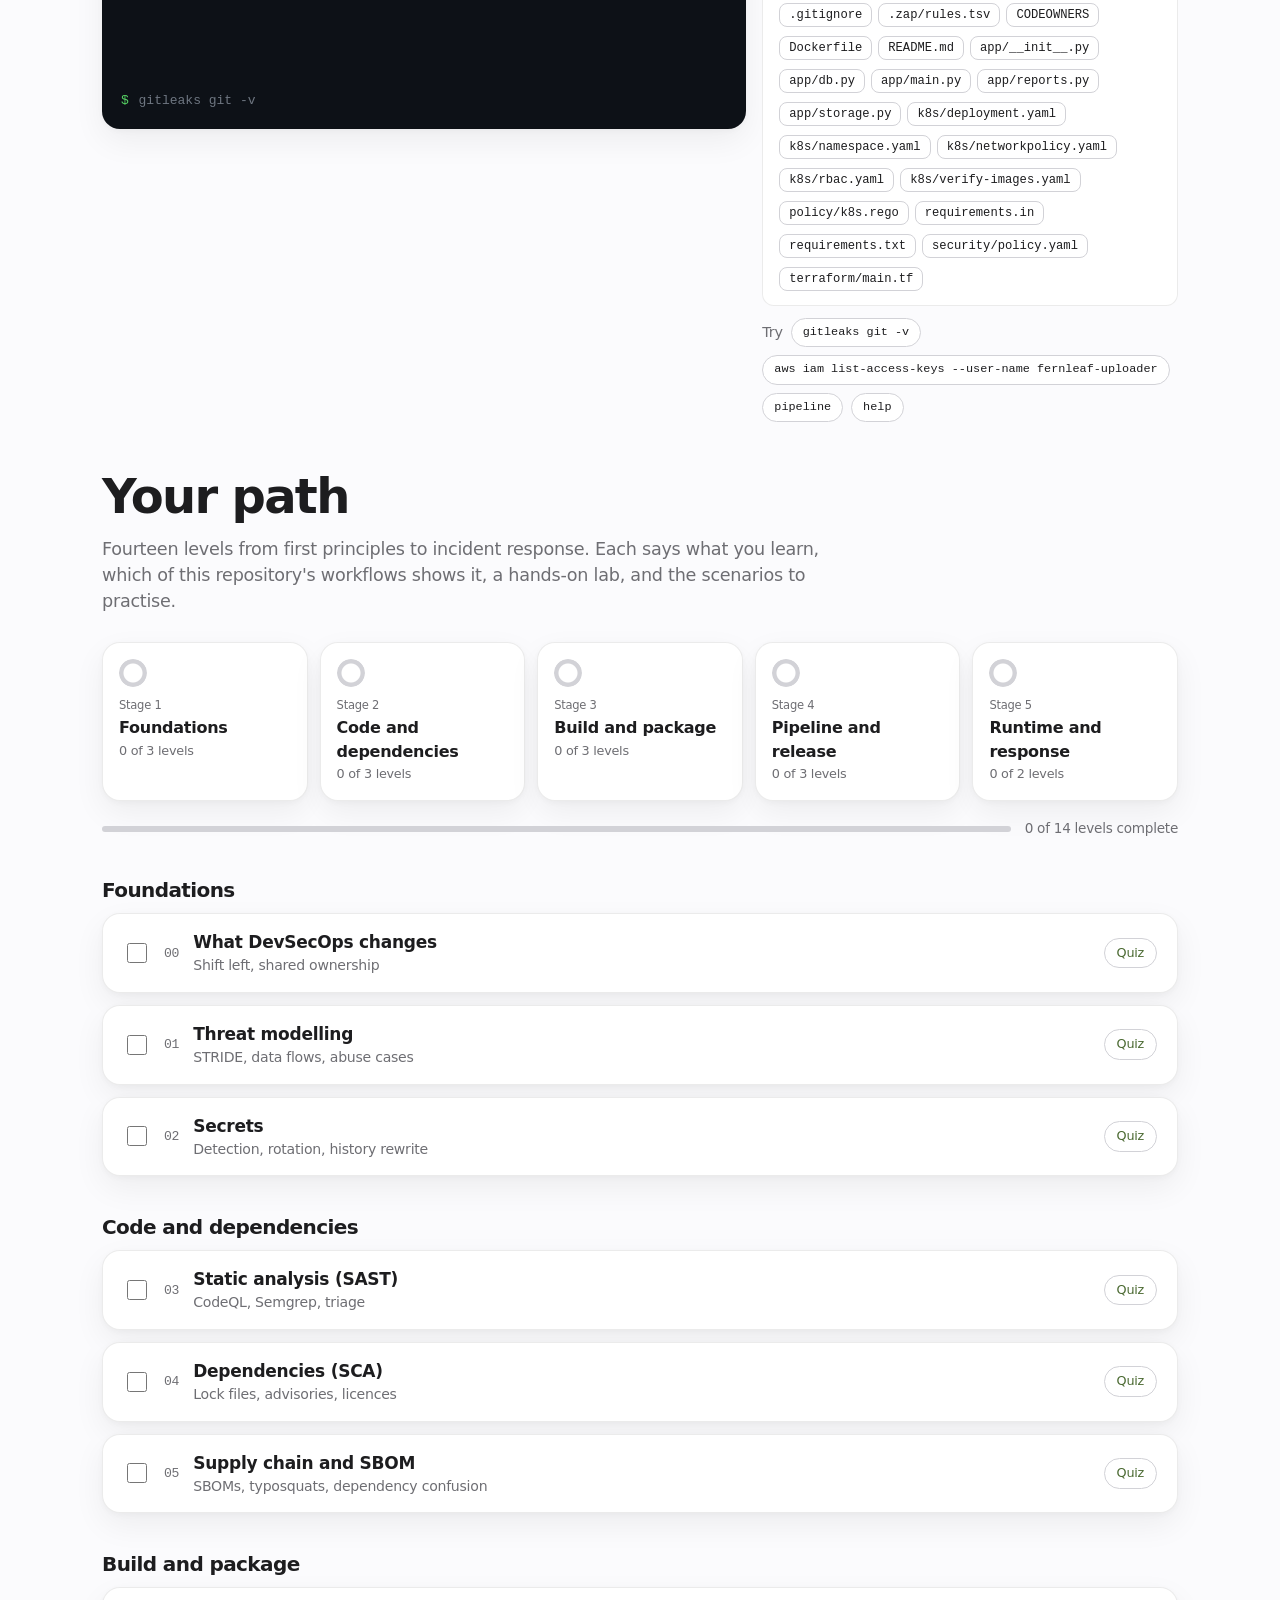
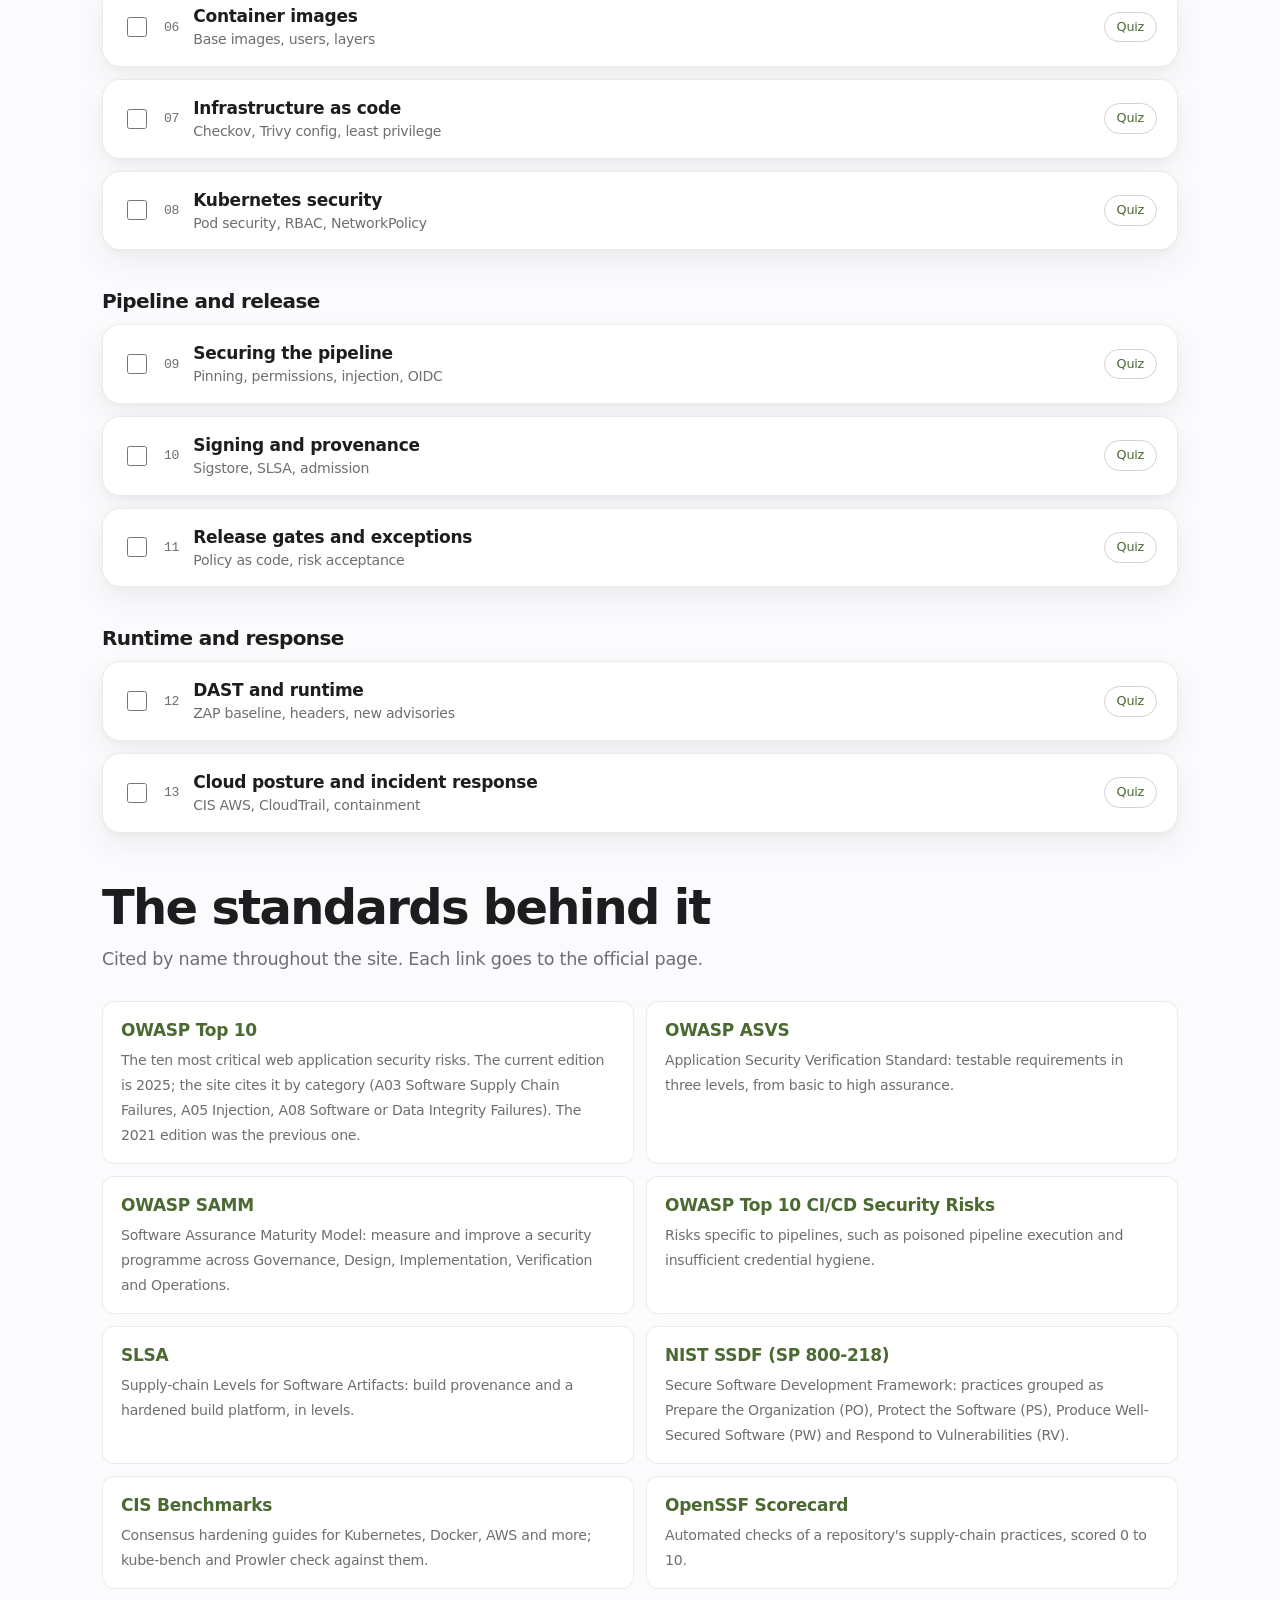
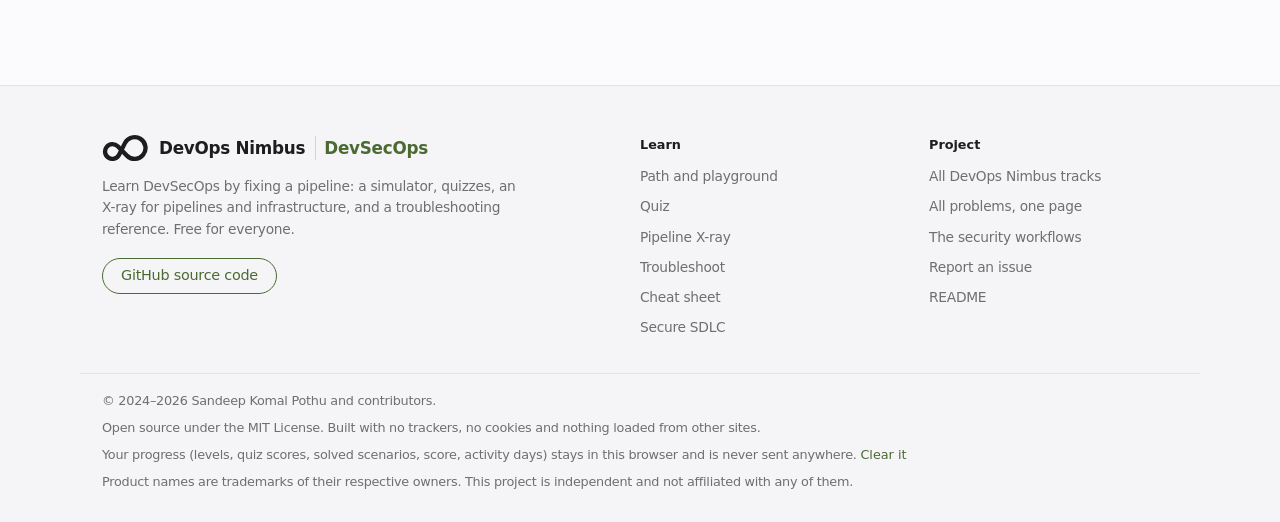
==== commit ef7c0202: "Replace the header menu with a Learn | Fix mode switch Two clear modes read faster than one long row" ====
--- a/site/index.html
+++ b/site/index.html
@@ -23,21 +23,27 @@
         <img class="mark" src="nimbus.svg" alt="" width="37" height="22">
         DevOps Nimbus <span class="brand-track">DevSecOps</span>
       </a>
-      <nav aria-label="Sections">
+      <nav class="switch" aria-label="Mode">
+        <a class="sw learn" href="#path"><svg viewBox="0 0 16 16" width="15" height="15" aria-hidden="true"><path d="M2.5 3.2c1.8-.6 3.6-.4 5.5.8 1.9-1.2 3.7-1.4 5.5-.8v9c-1.8-.6-3.6-.4-5.5.8-1.9-1.2-3.7-1.4-5.5-.8zM8 4v9" fill="none" stroke="currentColor" stroke-width="1.4" stroke-linejoin="round"/></svg>Learn</a>
+        <a class="sw fix" href="#doctor"><svg viewBox="0 0 16 16" width="15" height="15" aria-hidden="true"><path d="M10.2 2.4a3.3 3.3 0 0 0-3.9 4.3L2.6 10.4a1.4 1.4 0 0 0 2 2l3.7-3.7a3.3 3.3 0 0 0 4.3-3.9l-2 2-1.7-.4-.4-1.7z" fill="none" stroke="currentColor" stroke-width="1.4" stroke-linejoin="round"/></svg>Fix</a>
+      </nav>
+      <button type="button" class="kbd-btn" id="palette-open" aria-label="Search the site (Ctrl+K)"><span>Search</span><kbd id="palette-key">Ctrl K</kbd></button>
+    </div>
+    <div class="wrap sub-row">
+      <nav class="subnav" aria-label="Sections">
         <div class="mode learn" role="group" aria-label="Learn">
-          <span class="mode-k">Learn</span>
+          <span class="mode-k">Step by step, basics to production</span>
           <a href="#path" data-tab="path">Path</a>
           <a href="#quiz" data-tab="quiz">Quiz</a>
           <a href="#xray" data-tab="xray">Pipeline X-ray</a>
           <a href="#arch" data-tab="arch">Secure SDLC</a>
         </div>
         <div class="mode fix" role="group" aria-label="Fix">
-          <span class="mode-k">Fix</span>
+          <span class="mode-k">Something broken? Find the cause and the fix</span>
           <a href="#doctor" data-tab="doctor">Troubleshoot</a>
           <a href="#cheats" data-tab="cheats">Cheat sheet</a>
         </div>
       </nav>
-      <button type="button" class="kbd-btn" id="palette-open" aria-label="Search the site (Ctrl+K)"><span>Search</span><kbd id="palette-key">Ctrl K</kbd></button>
     </div>
   </header>
 
--- a/site/style.css
+++ b/site/style.css
@@ -8,10 +8,11 @@
   --muted: #6e6e73;
   --line: #d2d2d7;
   --hair: rgba(0, 0, 0, .08);
-  --accent: #007a55;
-  --accent-2: #3ddc97;
-  --accent-hover: #006848;
-  --accent-soft: #e3f4ed;
+  --accent: #4b6a32;
+  --accent-hover: #46632f;
+  --accent-2: #4b6a32;
+  --stage-accent: #669044; /* the dark stage keeps the dark-mode accent */
+  --accent-soft: #f2f1ea;
   --on-accent: #ffffff;
   --ok: #1d8a3a;
   --ok-soft: #e9f6ec;
@@ -41,9 +42,10 @@
     --muted: #a1a1a6;
     --line: #424245;
     --hair: rgba(255, 255, 255, .1);
-    --accent: #3ddc97;
-    --accent-hover: #5fe6ab;
-    --accent-soft: #0d2c20;
+    --accent: #669044;
+    --accent-hover: #7aac51;
+    --accent-2: #669044;
+    --accent-soft: #293125;
     --on-accent: #000000;
     --ok: #30d158;
     --ok-soft: #0f2e18;
@@ -83,23 +85,12 @@
 .brand { display: flex; align-items: center; gap: 8px; font-weight: 600; font-size: .95rem; color: var(--text); white-space: nowrap; }
 .brand:hover { text-decoration: none; }
 .brand img { display: block; }
-.top nav { display: flex; gap: 2px; overflow-x: auto; flex: 1; justify-content: center; scrollbar-width: none; }
-.top nav a { color: var(--text); opacity: .8; padding: 6px 10px; border-radius: 99px; white-space: nowrap; font-size: .82rem; transition: opacity .2s, background .2s; }
-.top nav a:hover { opacity: 1; text-decoration: none; }
-.top nav a[aria-current="page"] { opacity: 1; background: var(--code-bg); font-weight: 500; }
-/* Two modes: Learn (the course) and Fix (the reference for something broken now). */
-.top nav { align-items: center; gap: 10px; }
-.mode { display: flex; align-items: center; gap: 2px; padding: 3px; border-radius: 99px; }
-.mode-k { font-size: .7rem; font-weight: 600; padding: 0 6px 0 10px; color: var(--accent); }
-.mode.fix { background: var(--warn-soft); }
-.mode.fix .mode-k { color: var(--warn-text); }
-.mode.fix a[aria-current="page"] { background: var(--surface); }
 main { padding-bottom: 64px; min-height: 70vh; }
 .tab > h2 { font-size: clamp(2rem, 4.5vw, 3rem); font-weight: 700; margin: 48px 0 14px; }
 
-/* Hero (immersive): a tinted light hero, the stage colour in dark mode */
+/* Hero (immersive): the plain page in light mode, the stage colour in dark mode */
 /* Full bleed from inside the centred column: the margins reach the viewport edges, the padding brings the content back. */
-.hero { padding: 88px calc(50vw - 50%) 72px; margin-inline: calc(50% - 50vw); background: linear-gradient(180deg, color-mix(in srgb, var(--accent) 9%, var(--bg)), var(--bg)); }
+.hero { padding: 88px calc(50vw - 50%) 72px; margin-inline: calc(50% - 50vw); }
 @media (prefers-color-scheme: dark) { .hero { background: var(--stage); } }
 .eyebrow { color: var(--accent); font-weight: 600; font-size: 1.1rem; margin: 0 0 6px; }
 .hero h1 { font-size: clamp(2.6rem, 7vw, 5rem); line-height: 1.04; letter-spacing: -.045em; font-weight: 700; margin: 0 0 18px; }
@@ -118,22 +109,20 @@
 .door h2 { margin: 0; font-size: 1.35rem; letter-spacing: -.02em; }
 .door p { margin: 0; color: var(--muted); }
 .door .door-k { font-size: .85rem; font-weight: 600; color: var(--accent); }
-.door.fix { background: var(--warn-soft); border-color: transparent; }
-.door.fix .door-k { color: var(--warn-text); }
 .door .ctas { margin-top: 10px; }
 .door-search { display: flex; gap: 8px; margin-top: 10px; }
 .door-search input { flex: 1; min-width: 0; border-radius: 99px; }
-.mode-banner { margin: 32px 0 0; padding: 12px 16px; border-radius: var(--radius-sm); background: var(--warn-soft); font-size: .95rem; }
-.mode-banner strong { color: var(--warn-text); }
+/* Fix mode banner: a neutral card with an on-call bar. */
+.mode-banner { margin: 32px 0 0; padding: 12px 16px; border-radius: var(--radius-sm); background: var(--surface); border: 1px solid var(--hair); box-shadow: inset 3px 0 0 var(--oncall); font-size: .95rem; }
 .mode-banner + h2 { margin-top: 28px; }
 
 /* The stage: the track's signature, lit by the accent */
 .stage { position: relative; margin-top: 56px; background: var(--stage); color: var(--stage-text); border: 1px solid var(--stage-line); border-radius: 30px; padding: 30px; min-height: 340px; overflow: hidden; isolation: isolate; }
-.stage::before { content: ""; position: absolute; inset: -40% -10% auto; height: 120%; background: radial-gradient(closest-side, color-mix(in srgb, var(--accent-2) 26%, transparent), transparent 70%); z-index: -1; pointer-events: none; }
+.stage::before { content: ""; position: absolute; inset: -40% -10% auto; height: 120%; background: radial-gradient(closest-side, color-mix(in srgb, var(--stage-accent) 26%, transparent), transparent 70%); z-index: -1; pointer-events: none; }
 .stage-bar { display: flex; justify-content: space-between; align-items: center; gap: 12px; margin-bottom: 20px; font-size: 13px; color: var(--stage-muted); flex-wrap: wrap; }
 .stage-bar strong { color: var(--stage-text); font-weight: 600; font-size: 15px; display: block; }
 .toggle { border: 1px solid var(--stage-line); background: rgba(255, 255, 255, .06); color: var(--stage-text); border-radius: 99px; padding: 8px 15px; font-size: 13px; cursor: pointer; transition: background .2s, border-color .2s; }
-.toggle:hover, .toggle[aria-pressed="true"] { border-color: var(--accent-2); background: color-mix(in srgb, var(--accent-2) 18%, transparent); }
+.toggle:hover, .toggle[aria-pressed="true"] { border-color: var(--stage-accent); background: color-mix(in srgb, var(--stage-accent) 18%, transparent); }
 .lanes { display: grid; grid-template-columns: repeat(4, minmax(0, 1fr)); gap: 10px; }
 .lane { border: 1px solid var(--stage-line); border-radius: 14px; padding: 12px; min-height: 196px; }
 .lane h3 { margin: 0 0 8px; font-size: 13px; font-weight: 500; color: var(--stage-muted); letter-spacing: 0; }
@@ -436,19 +425,10 @@
   .level-body { grid-template-columns: 1fr; }
   #xray-note { position: static; }
 }
-/* Brand and search on the first row, the Learn and Fix menus centred on the second. */
-@media (max-width: 1024px) {
-  .top-inner { gap: 6px 10px; flex-wrap: wrap; height: auto; padding-top: 8px; padding-bottom: 6px; }
-  .brand { flex: 1; }
-  .top nav { order: 3; flex-basis: 100%; flex-wrap: wrap; justify-content: center; gap: 6px; }
-}
 @media (max-width: 720px) {
   body { font-size: 16px; }
   .wrap { padding: 0 16px; }
   .hero { padding-top: 56px; padding-bottom: 48px; }
-  .top nav a { padding: 6px 8px; text-align: center; }
-  .mode { flex-wrap: wrap; justify-content: center; }
-  .mode-k { padding: 0 4px 0 8px; }
   .doors { grid-template-columns: minmax(0, 1fr); }
   .door { padding: 22px; }
   .door-search { flex-direction: column; }
@@ -523,12 +503,12 @@
 .eng-uptime { display: flex; gap: 2px; height: 96px; margin-top: 14px; }
 .eng-30 { display: none; }
 .eng-up { flex: 1; border-radius: 2px; background: var(--code-bg); }
-.eng-up.on { background: var(--ok); }
+.eng-up.on { background: var(--accent-2); }
 .eng-up-axis { display: flex; justify-content: space-between; font-size: .75rem; color: var(--muted); }
 .eng-budget { display: flex; align-items: center; gap: 10px; margin-top: auto; padding-top: 10px; font-size: .88rem; }
 .eng-pips { display: flex; gap: 4px; }
-.eng-pips span { width: 10px; height: 10px; border-radius: 50%; border: 1.5px solid var(--ok); }
-.eng-pips span.on { background: var(--ok); }
+.eng-pips span { width: 10px; height: 10px; border-radius: 50%; border: 1.5px solid var(--accent-2); }
+.eng-pips span.on { background: var(--accent-2); }
 .eng-stats { display: grid; grid-template-columns: repeat(5, 1fr); gap: 1px; background: var(--hair); border-radius: 14px; overflow: hidden; border: 1px solid var(--hair); }
 .eng-stats div { background: var(--surface); padding: 14px 16px; display: flex; flex-direction: column; }
 .eng-stats b { font-size: 1.3rem; letter-spacing: -.02em; font-variant-numeric: tabular-nums; }
@@ -556,3 +536,44 @@
 .eng-file { position: relative; }
 .eng-file input { position: absolute; inset: 0; opacity: 0; cursor: pointer; }
 .eng-file:focus-within { outline: 2px solid var(--accent); outline-offset: 2px; }
+
+/* Header: a Learn | Fix switch, then the current mode's pages. Learn is light; Fix is "on-call dark". */
+:root { --oncall: #1d1d1f; --on-oncall: #ffffff; }
+@media (prefers-color-scheme: dark) { :root { --oncall: #f5f5f7; --on-oncall: #000000; } }
+.top { padding-bottom: 0; }
+.top-inner { justify-content: space-between; }
+.switch { position: relative; display: grid; grid-template-columns: 1fr 1fr; padding: 3px; border-radius: 99px; background: var(--code-bg); flex: none; }
+.switch::before { content: ""; position: absolute; inset: 3px auto 3px 3px; width: calc(50% - 3px); border-radius: 99px; background: var(--surface); box-shadow: 0 1px 3px rgba(0, 0, 0, .12); transition: transform .28s var(--ease, ease), background-color .28s; }
+[data-mode="fix"] .switch::before { transform: translateX(100%); background: var(--oncall); }
+.sw { position: relative; display: inline-flex; align-items: center; justify-content: center; gap: 7px; min-width: 96px; padding: 6px 16px; border-radius: 99px; font-size: .86rem; font-weight: 600; color: var(--muted); text-decoration: none; transition: color .28s; }
+.sw:hover { text-decoration: none; color: var(--text); }
+.sw.learn[aria-current] { color: var(--accent); }
+.sw.fix[aria-current] { color: var(--on-oncall); }
+.sub-row { box-shadow: 0 -1px 0 var(--hair); max-width: none; }
+.sub-row > .subnav { max-width: 1080px; margin: 0 auto; }
+.subnav { display: flex; justify-content: center; }
+.subnav .mode { display: flex; align-items: center; gap: 4px; }
+.subnav .mode.fix, [data-mode="fix"] .subnav .mode.learn { display: none; }
+[data-mode="fix"] .subnav .mode.fix { display: flex; }
+.subnav .mode-k { font-size: .78rem; color: var(--muted); margin-right: 14px; white-space: nowrap; }
+.subnav a { position: relative; padding: 11px 12px; font-size: .84rem; color: var(--text); opacity: .75; text-decoration: none; white-space: nowrap; }
+.subnav a:hover { opacity: 1; text-decoration: none; }
+.subnav a[aria-current="page"] { opacity: 1; font-weight: 600; }
+.subnav a[aria-current="page"]::after { content: ""; position: absolute; left: 12px; right: 12px; bottom: -1px; height: 2px; border-radius: 2px; background: var(--accent); }
+[data-mode="fix"] .subnav a[aria-current="page"]::after { background: var(--oncall); }
+@media (max-width: 720px) {
+  .top-inner { flex-wrap: wrap; height: auto; gap: 8px 10px; padding-top: 8px; padding-bottom: 8px; }
+  .brand { flex: 1; }
+  .switch { order: 3; flex-basis: 100%; }
+  .subnav .mode-k { display: none; }
+  .subnav { justify-content: flex-start; overflow-x: auto; scrollbar-width: none; }
+  .sw { min-width: 0; padding: 6px 12px; }
+  .subnav a { padding: 11px 8px; font-size: .8rem; }
+  .subnav a[aria-current="page"]::after { left: 8px; right: 8px; }
+}
+@media (prefers-reduced-motion: reduce) { .switch::before, .sw { transition: none; } }
+.door.fix { background: var(--oncall); border-color: transparent; color: var(--on-oncall); }
+.door.fix p, .door.fix .door-k { color: color-mix(in srgb, var(--on-oncall) 72%, transparent); }
+.door.fix .pill { background: var(--on-oncall); color: var(--oncall); border-color: transparent; font-weight: 600; }
+.door.fix .pill:hover { background: color-mix(in srgb, var(--on-oncall) 88%, var(--oncall)); }
+.door.fix input[type="search"] { border-color: transparent; }
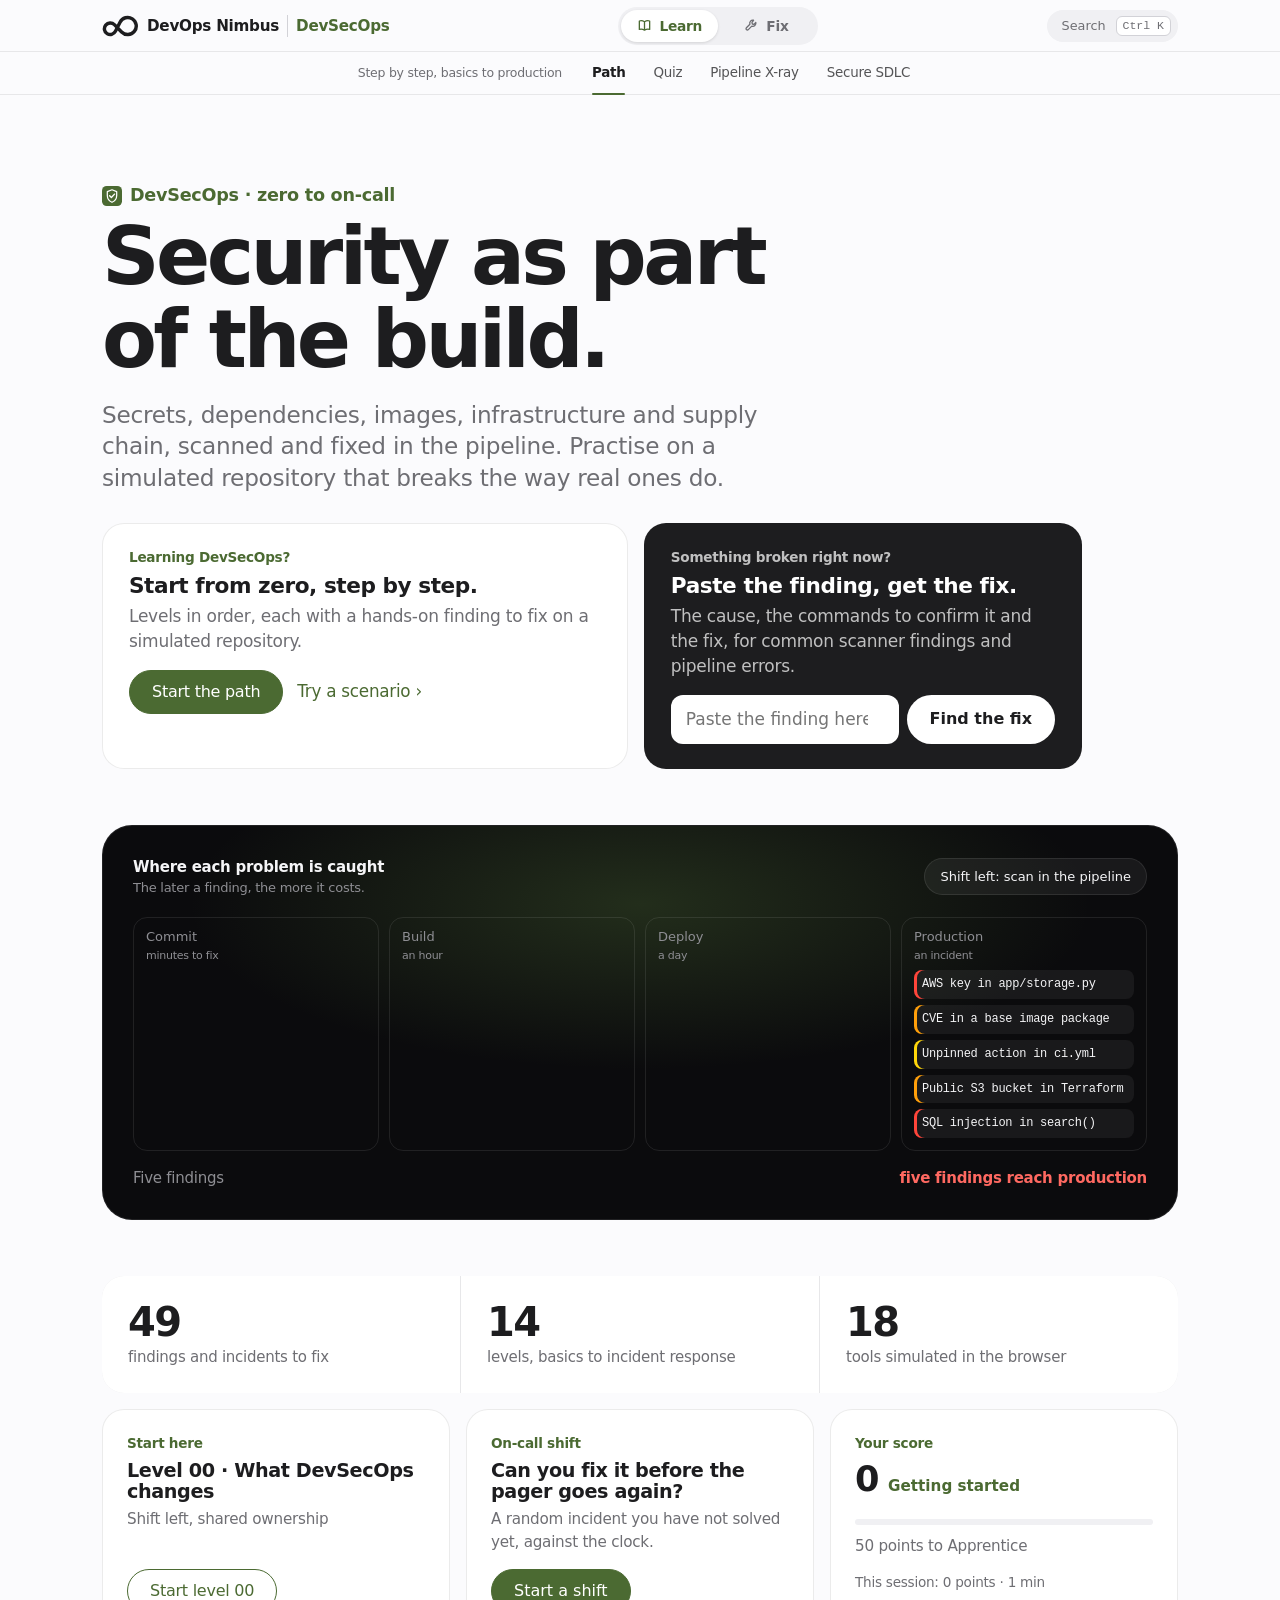
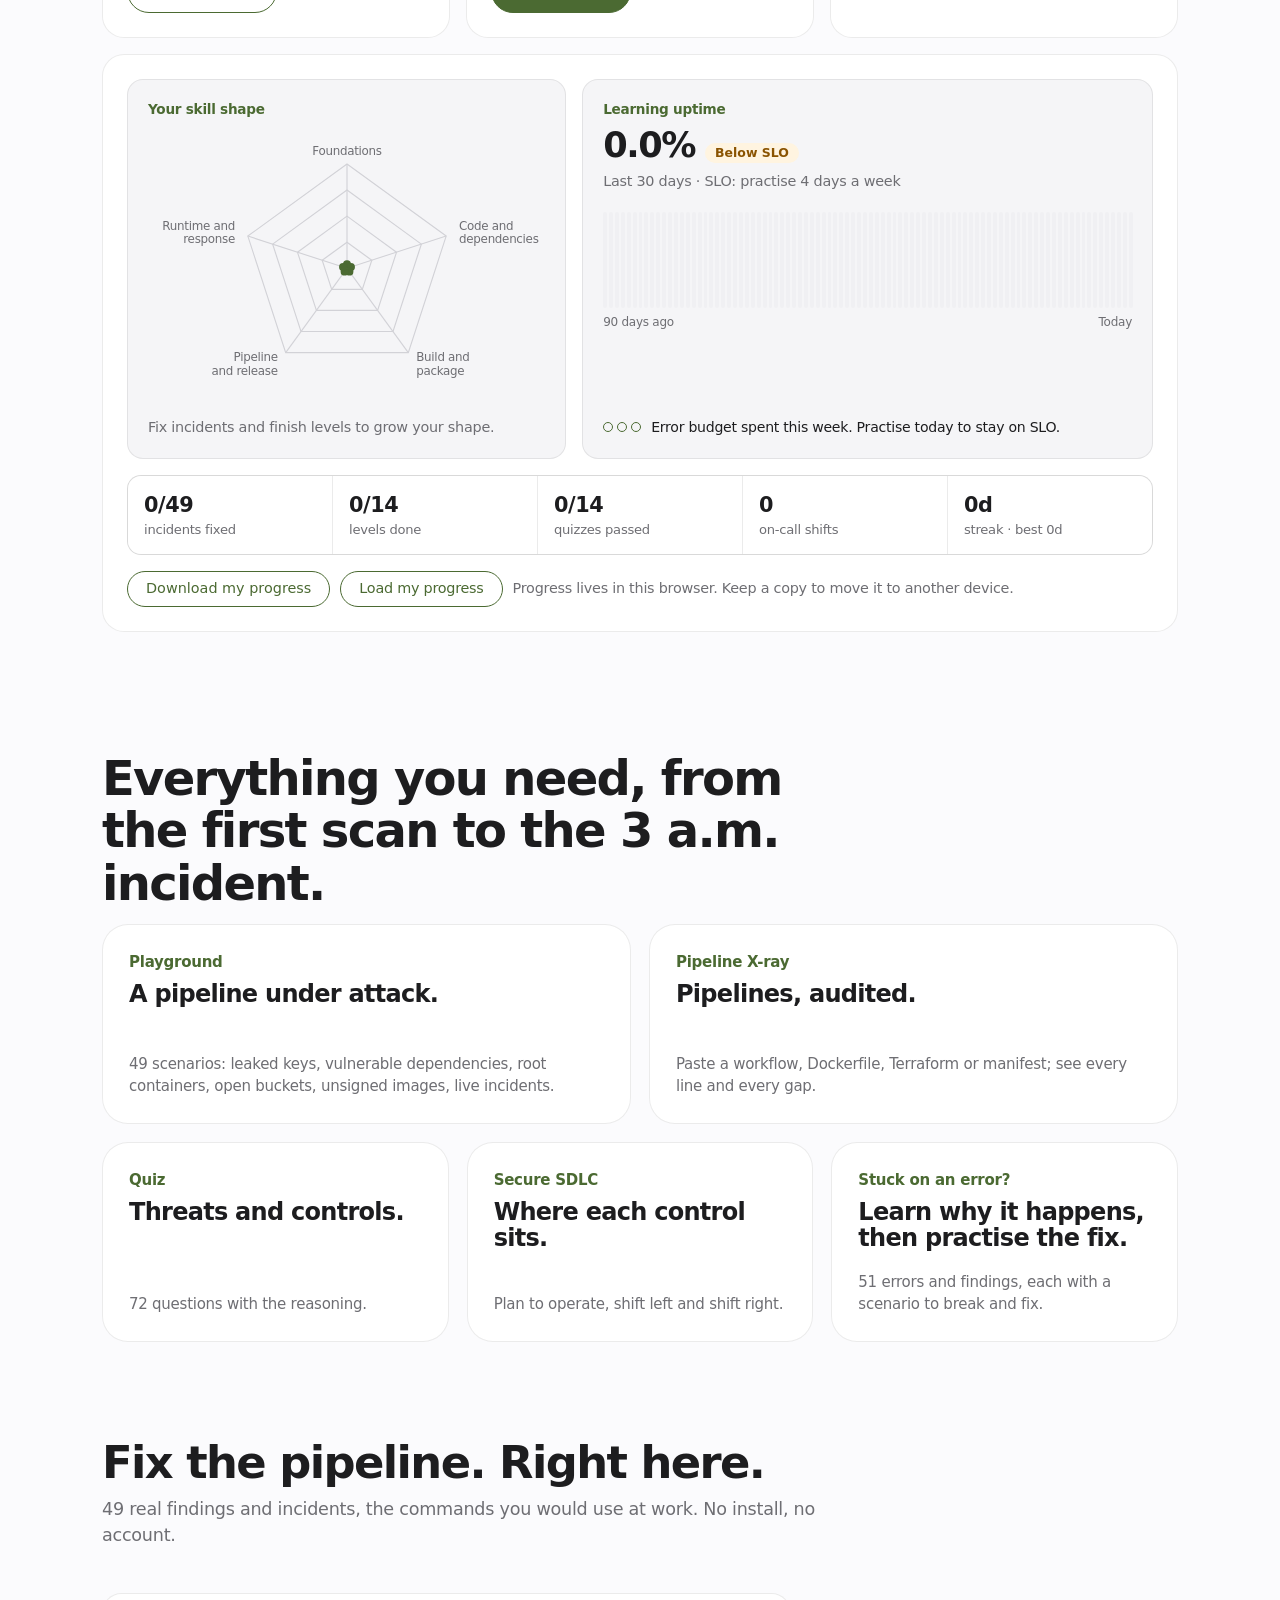
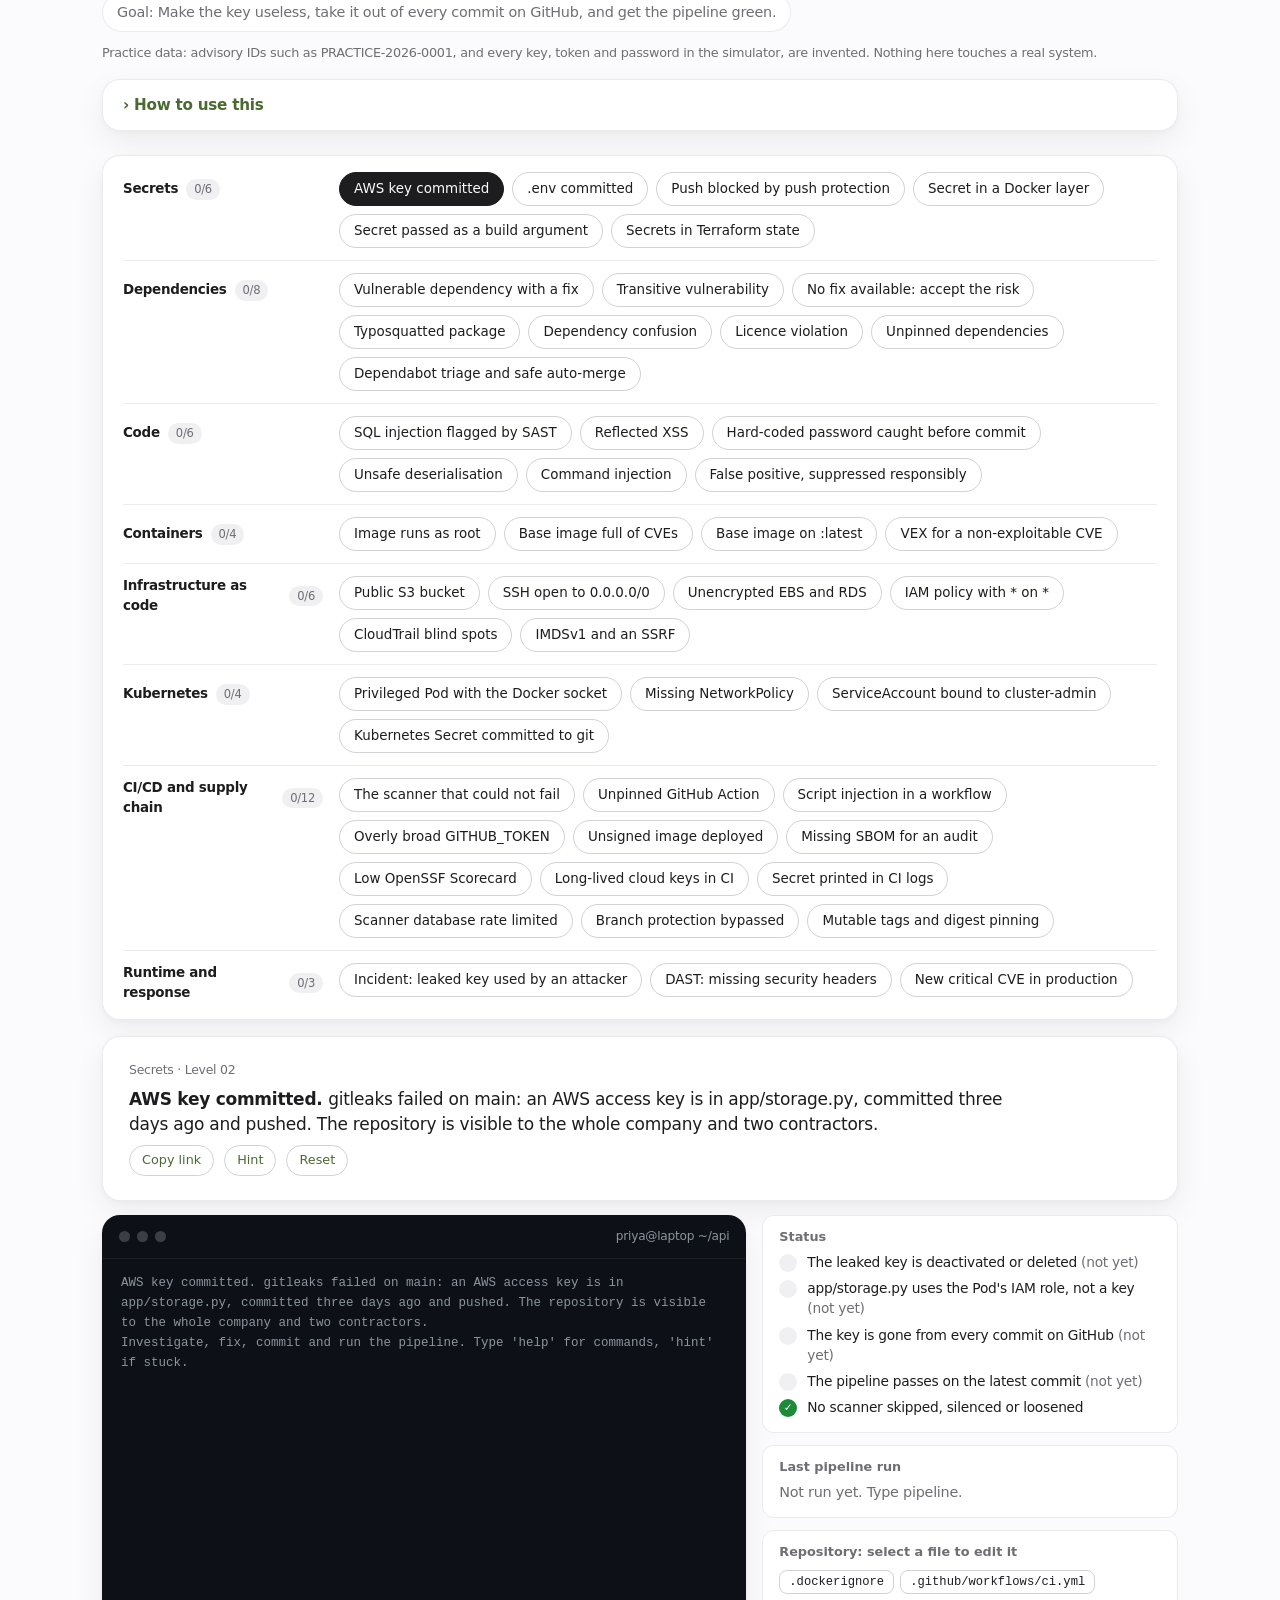
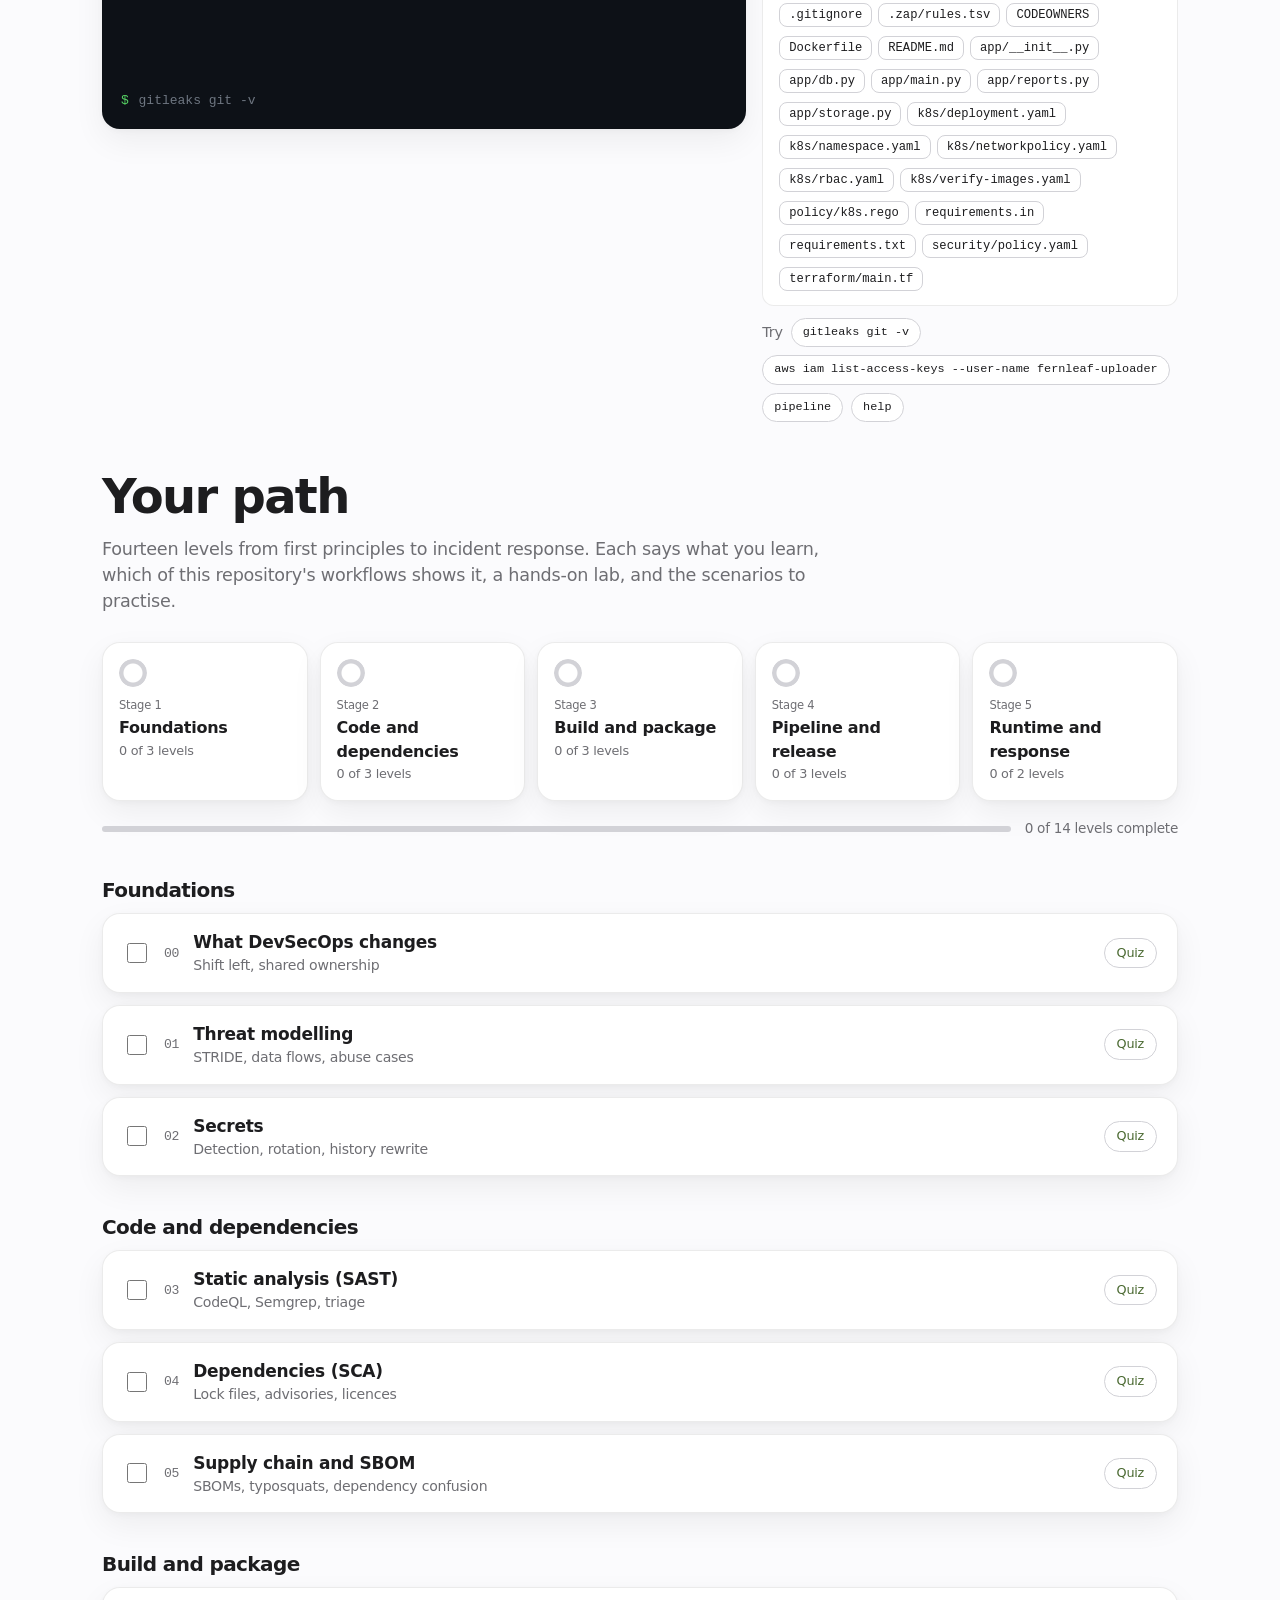
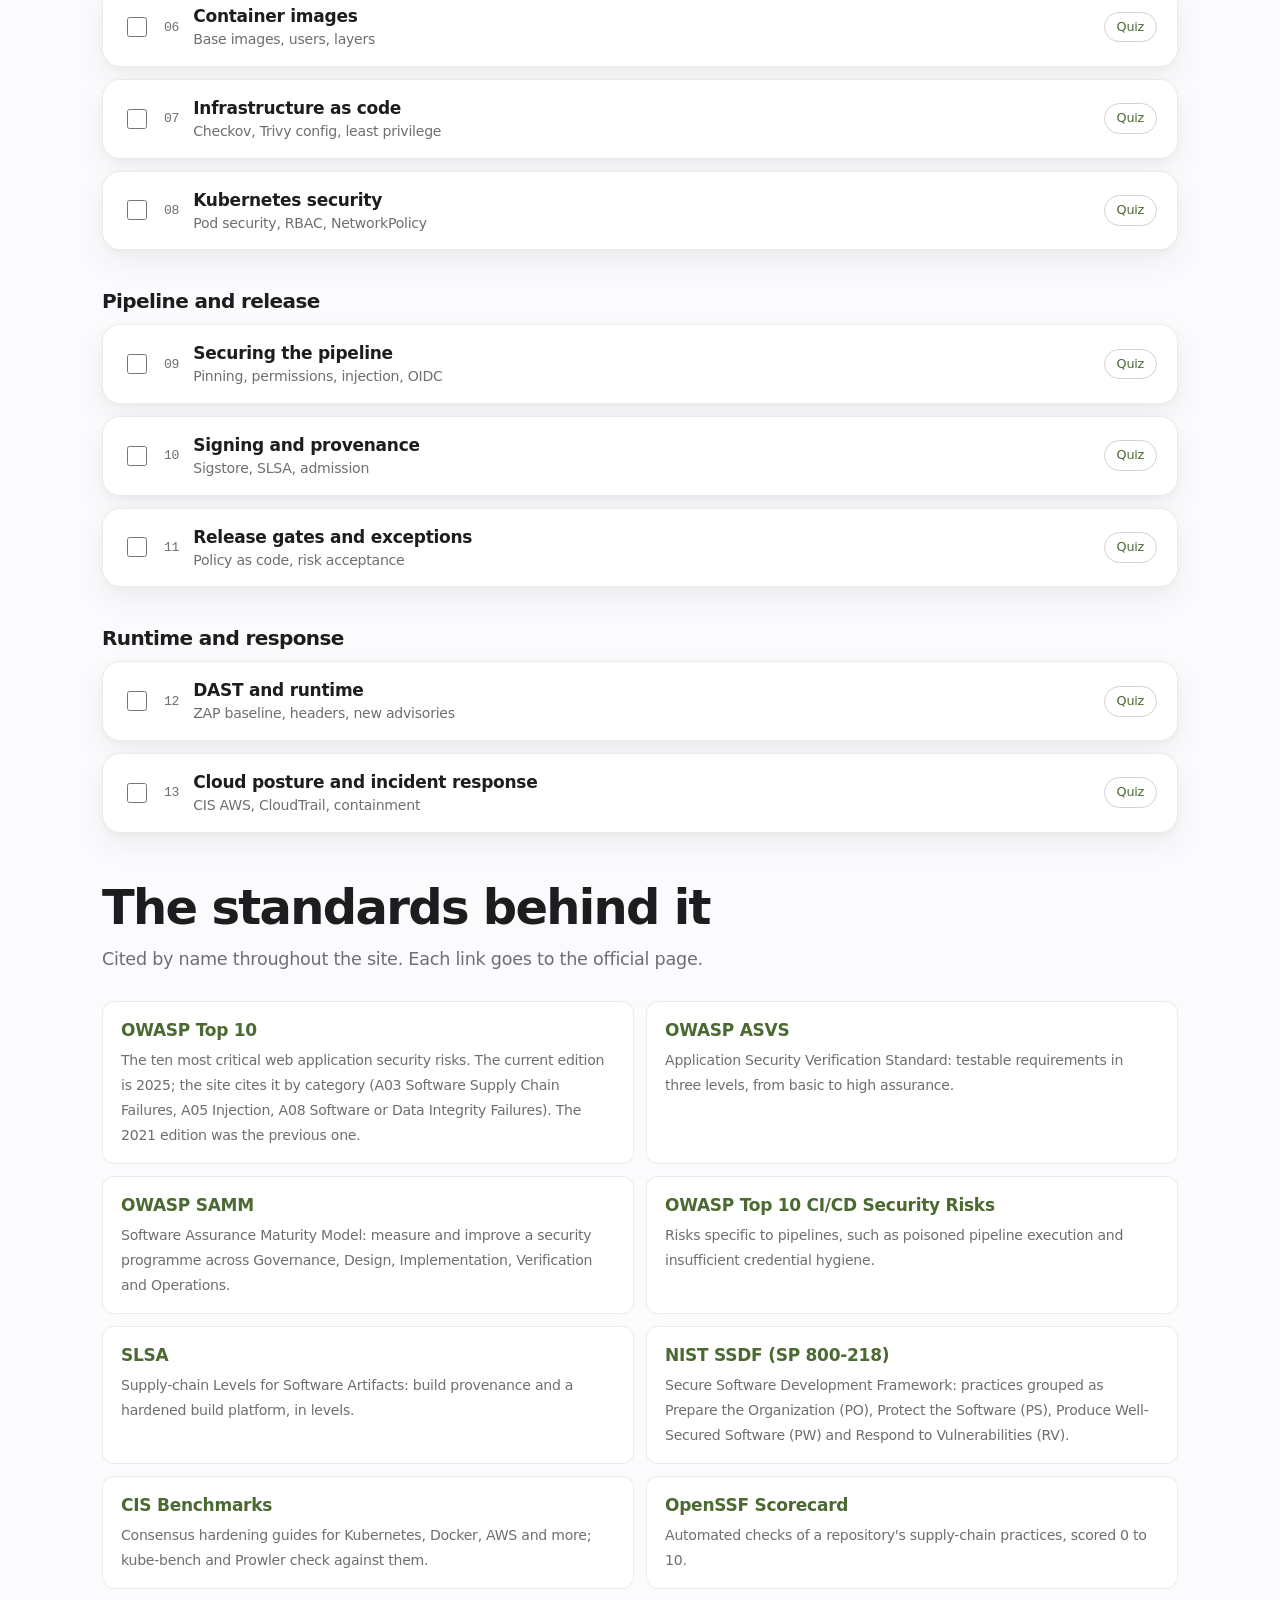
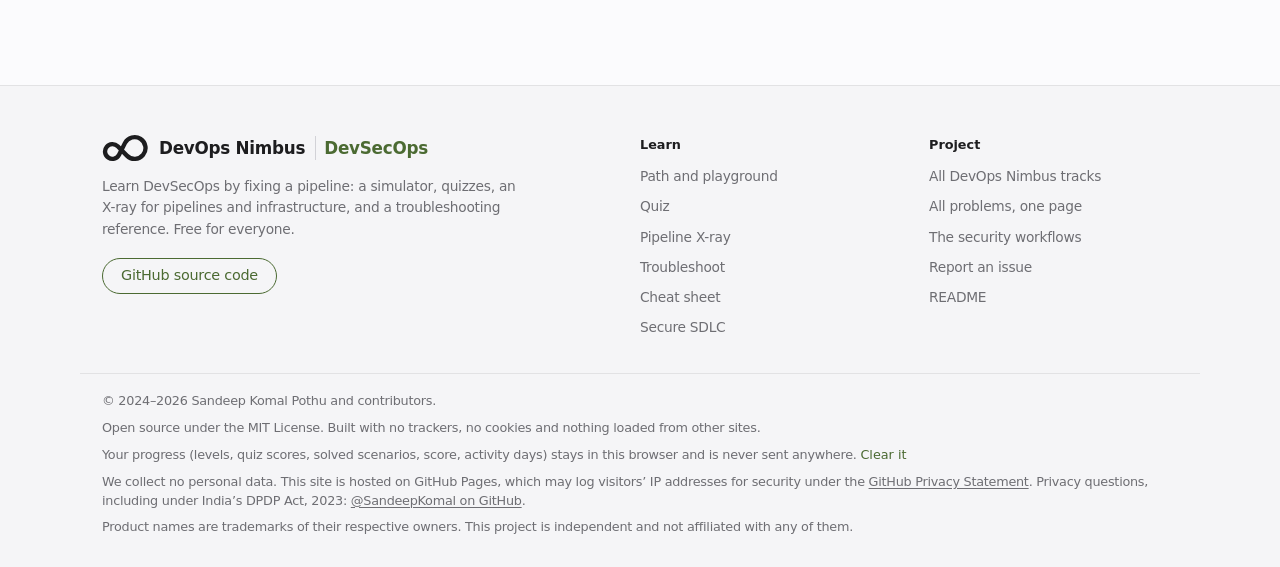
==== commit 57d843ca: "Add a privacy notice to the footer States that the site collects no personal data, that GitHub Pages" ====
--- a/site/index.html
+++ b/site/index.html
@@ -232,6 +232,7 @@
       <p>© 2024–2026 Sandeep Komal Pothu and contributors.</p>
       <p>Open source under the MIT License. Built with no trackers, no cookies and nothing loaded from other sites.</p>
       <p>Your progress (levels, quiz scores, solved scenarios, score, activity days) stays in this browser and is never sent anywhere. <button type="button" class="link-btn" id="forget">Clear it</button></p>
+      <p>We collect no personal data. This site is hosted on GitHub Pages, which may log visitors’ IP addresses for security under the <a href="https://docs.github.com/en/site-policy/privacy-policies/github-general-privacy-statement">GitHub Privacy Statement</a>. Privacy questions, including under India’s DPDP Act, 2023: <a href="https://github.com/SandeepKomal">@SandeepKomal on GitHub</a>.</p>
       <p>Product names are trademarks of their respective owners. This project is independent and not affiliated with any of them.</p>
     </div>
   </footer>
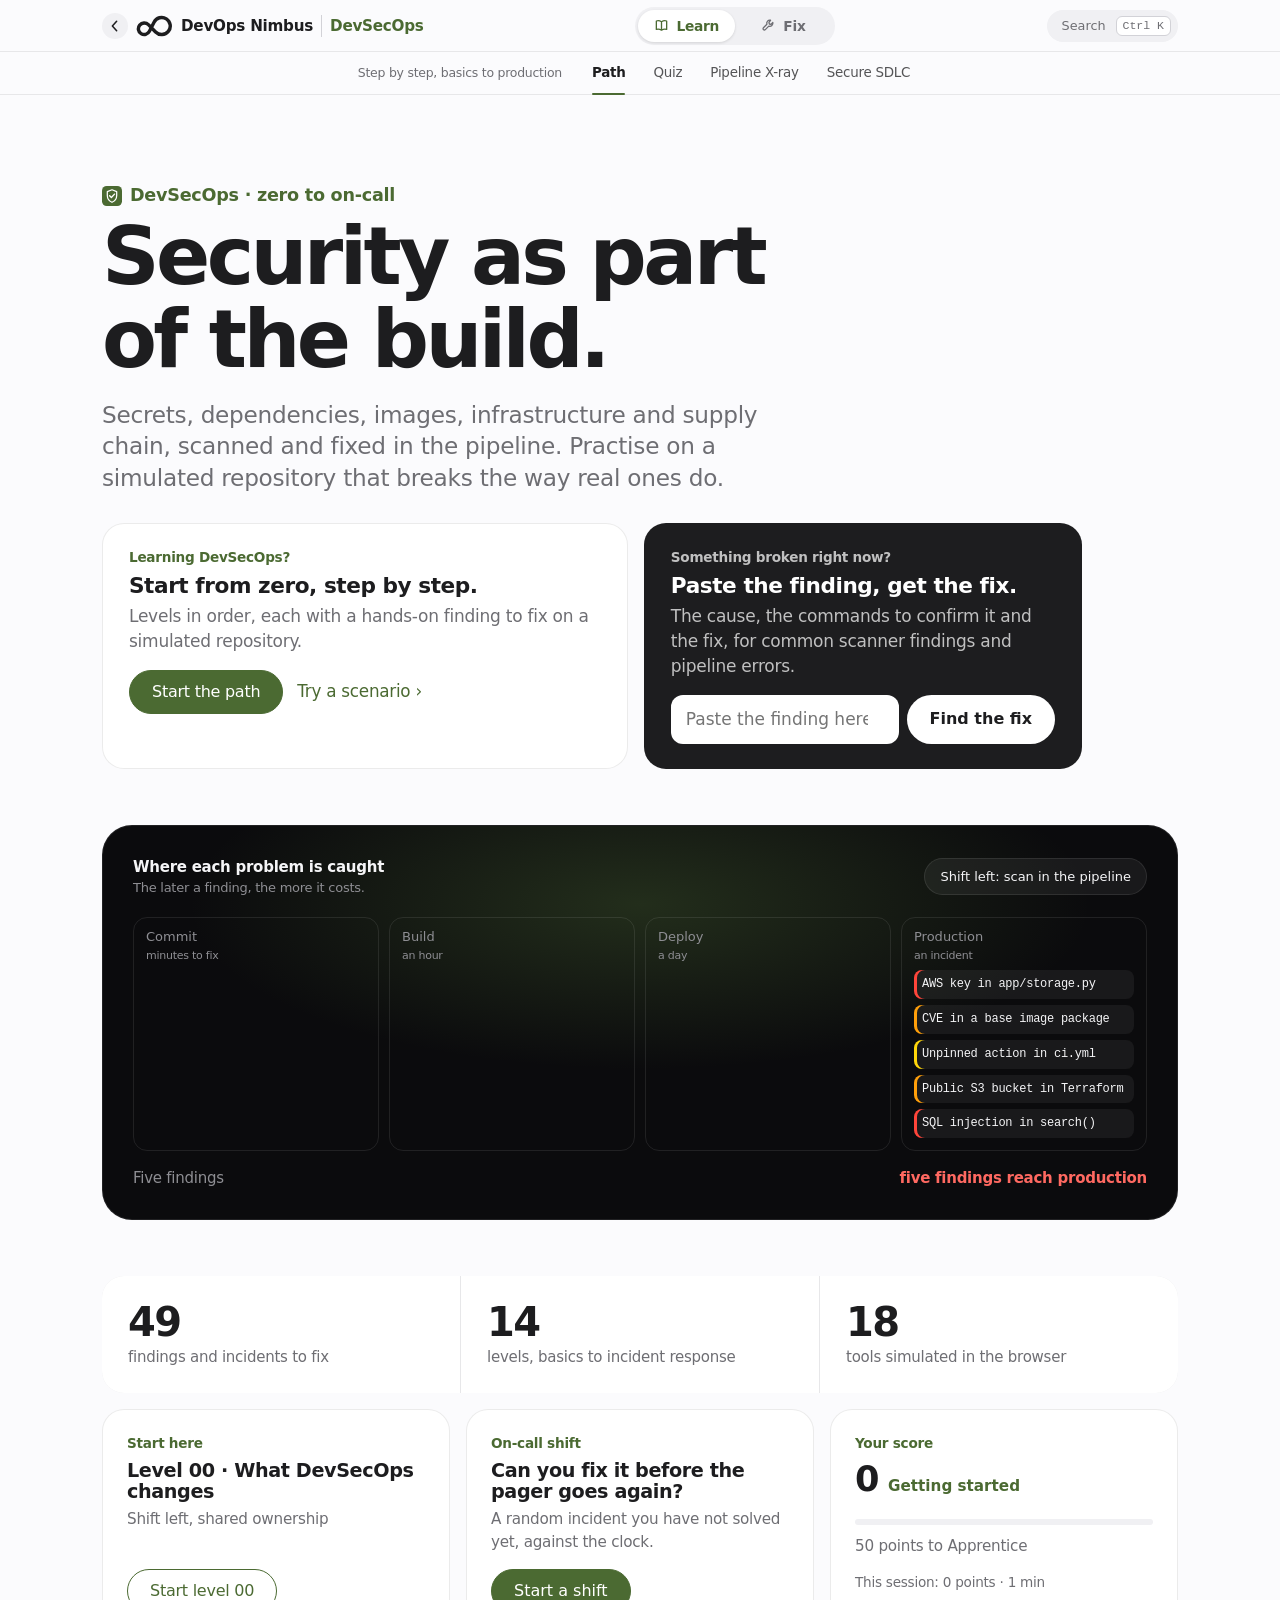
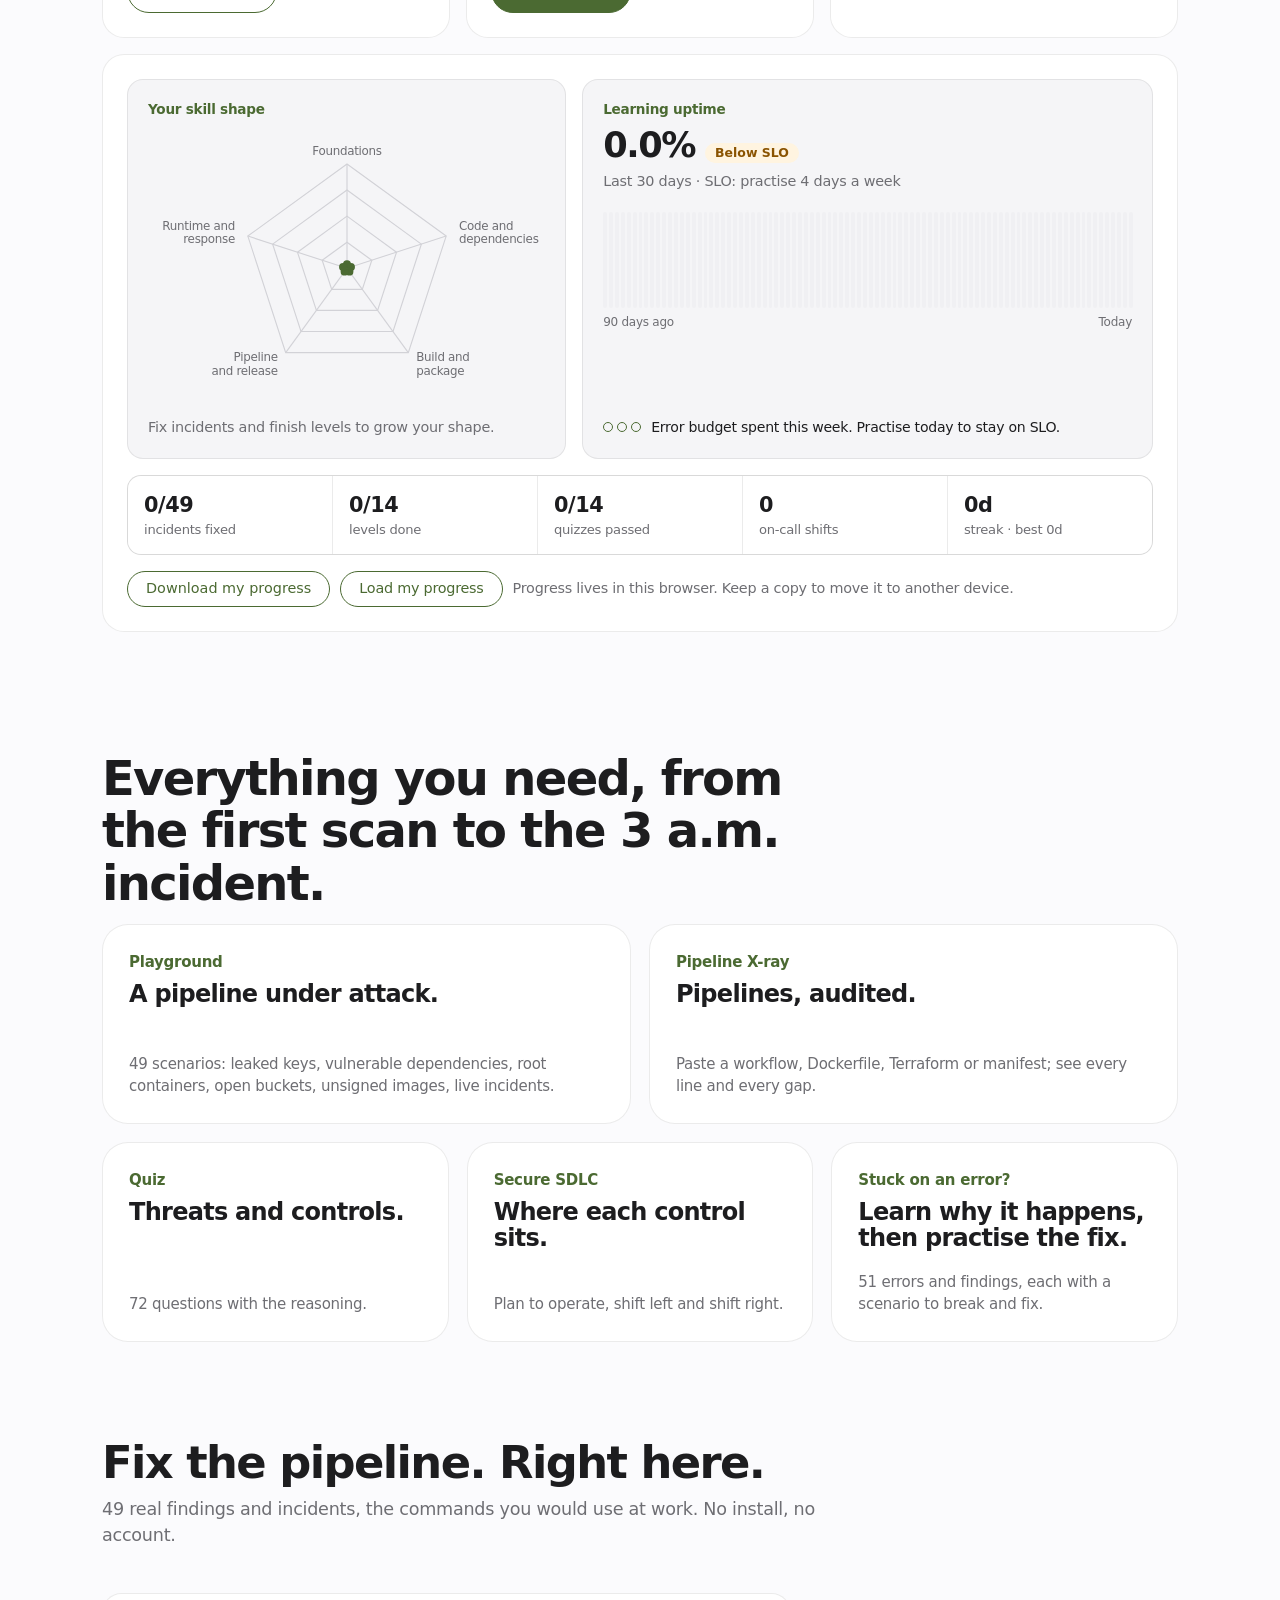
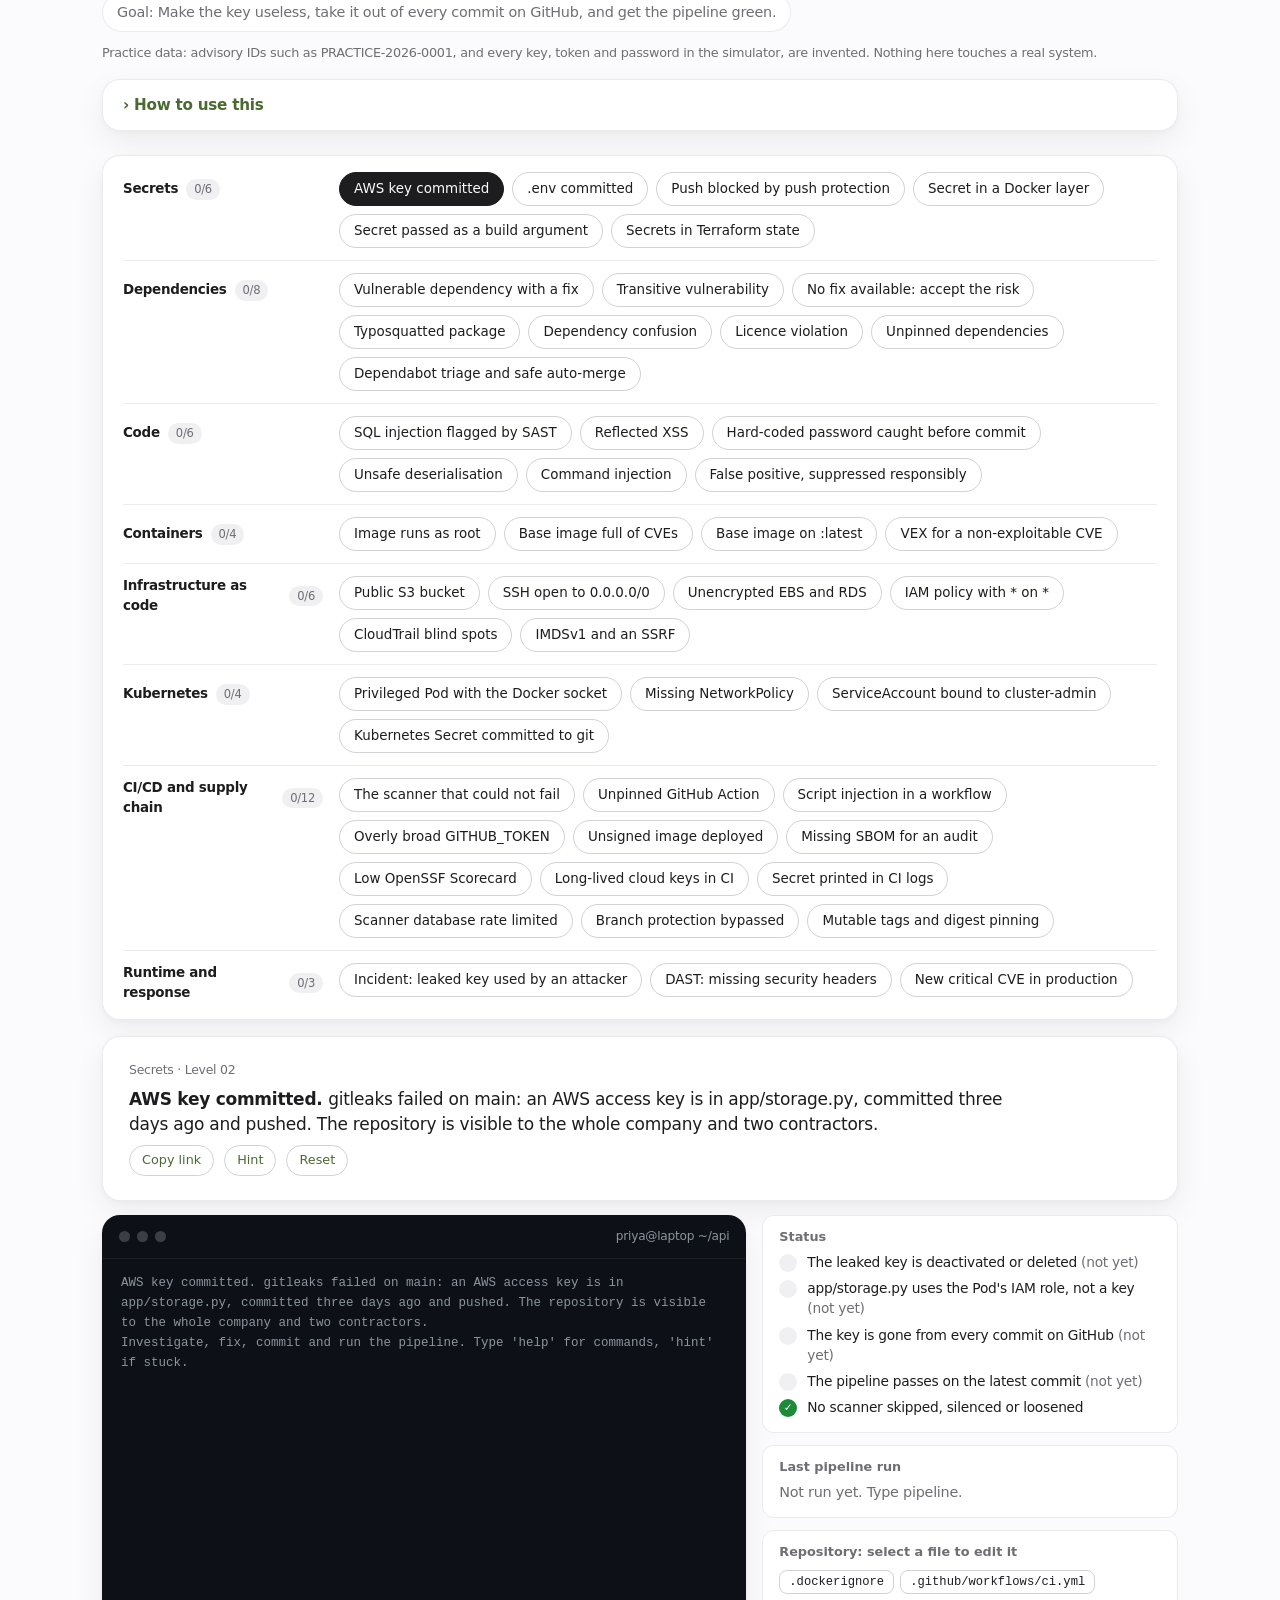
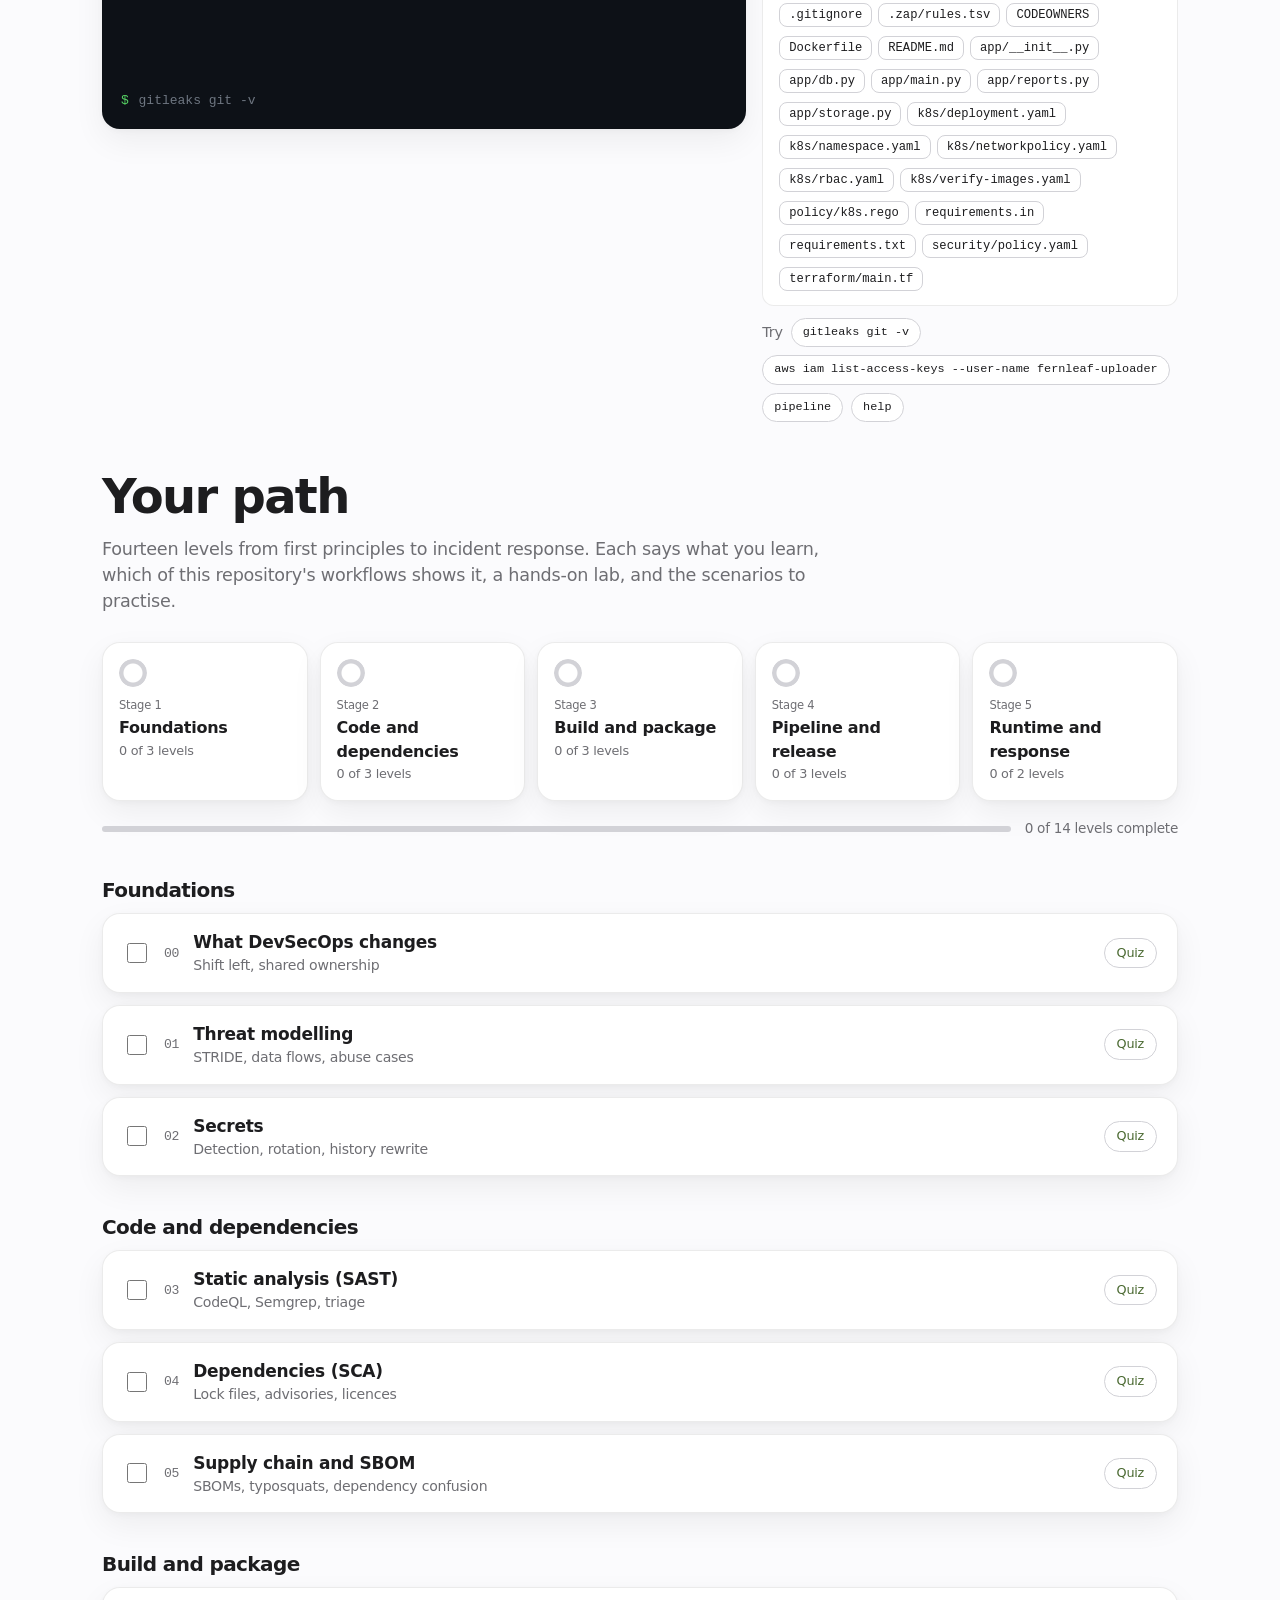
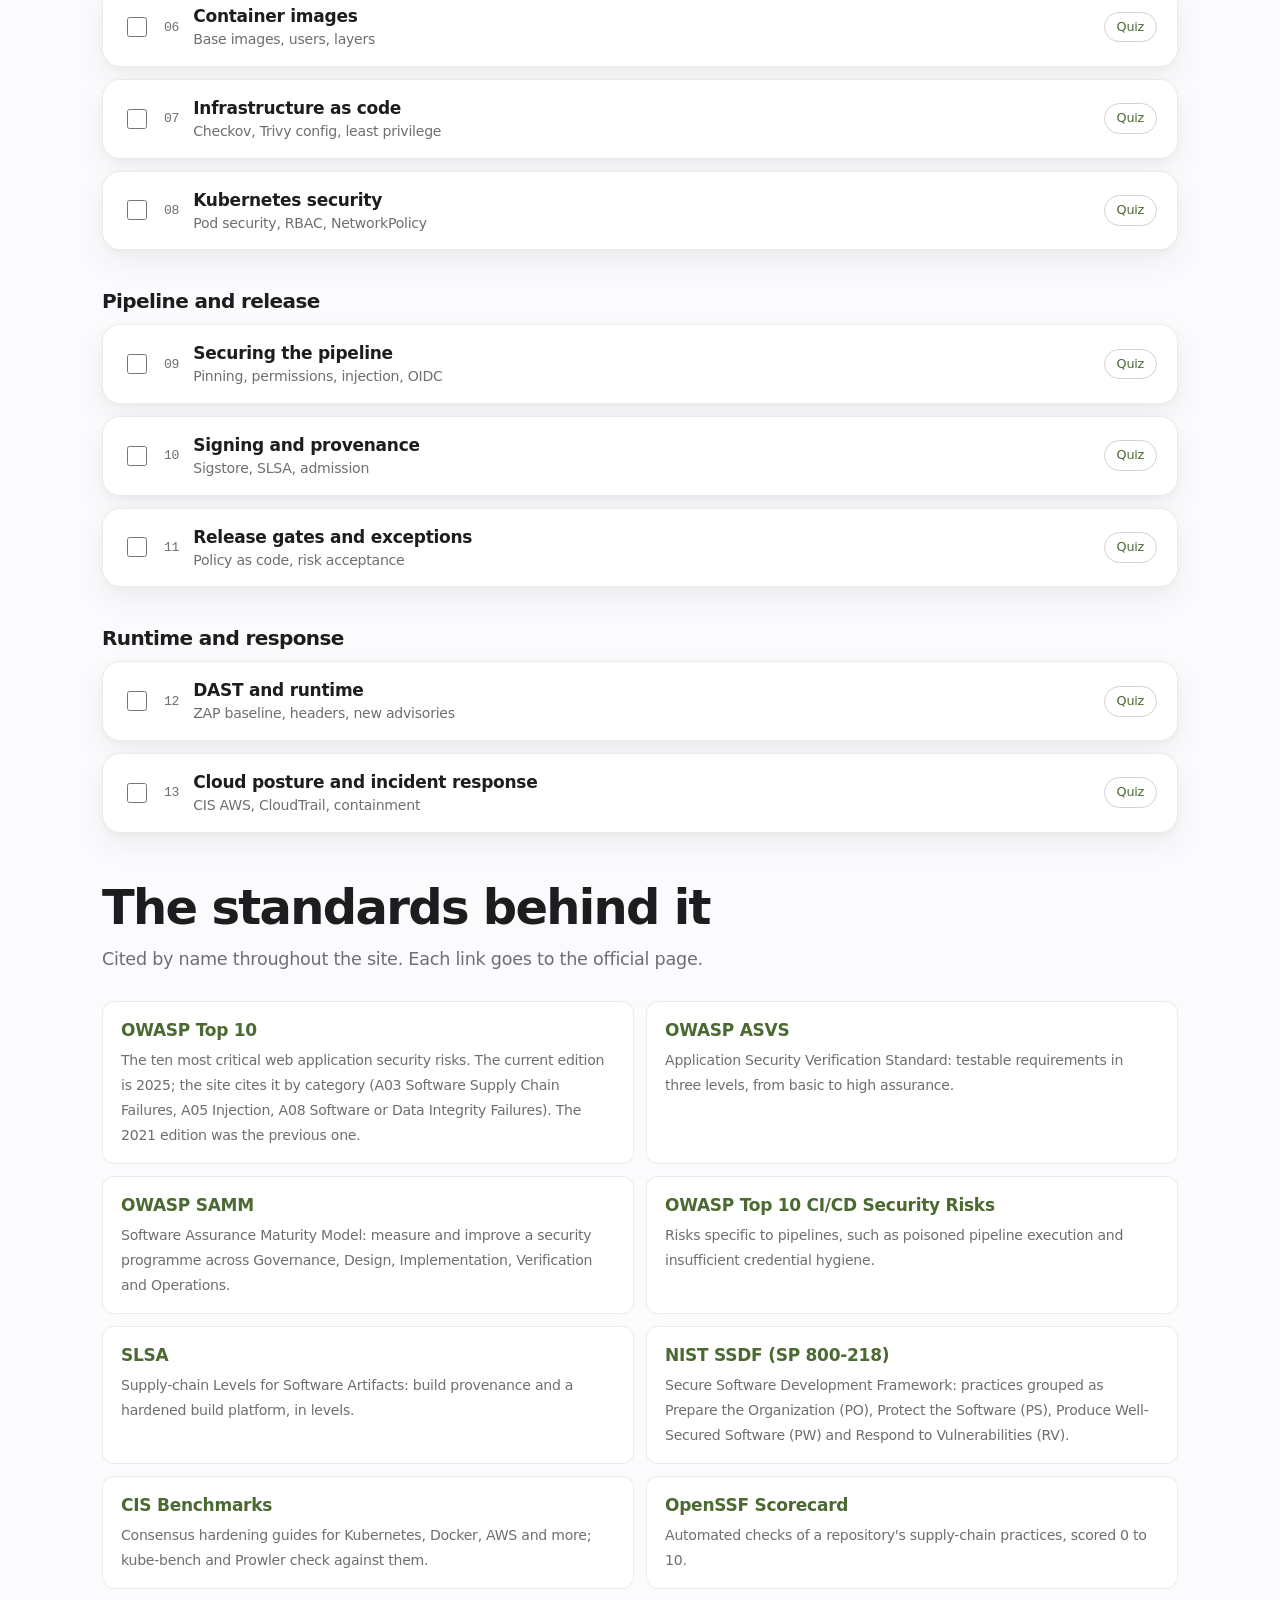
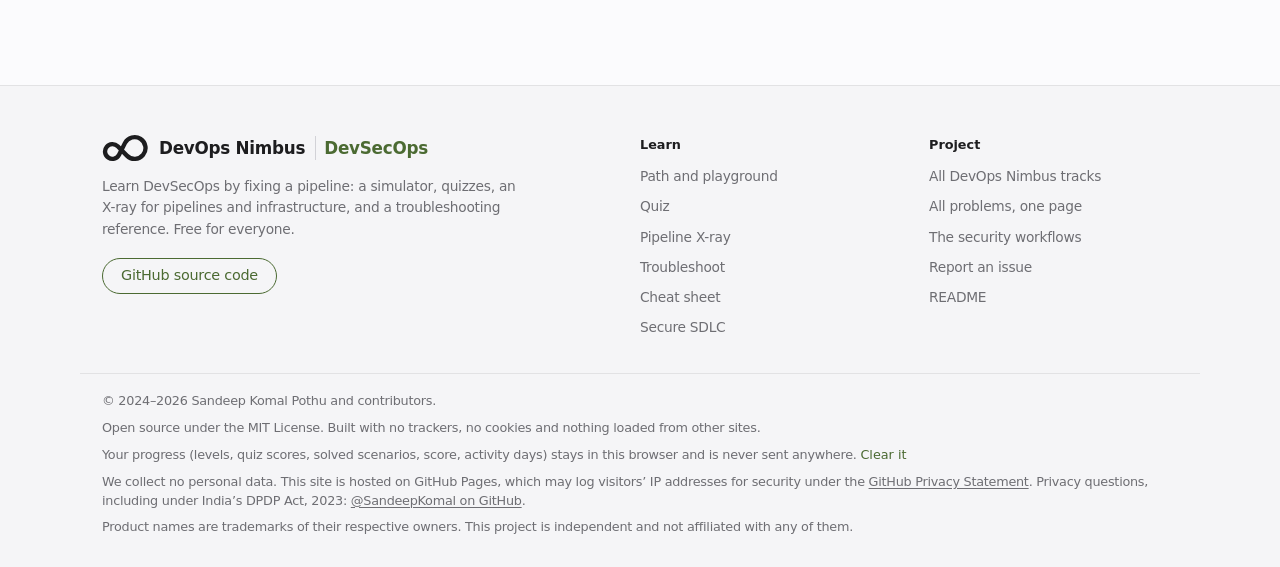
==== commit a7dd4a1a: "Add a back button to all tracks in the header A round back button and "DevOps Nimbus" now lead to th" ====
--- a/site/index.html
+++ b/site/index.html
@@ -19,10 +19,10 @@
   <a class="skip" href="#main">Skip to content</a>
   <header class="top">
     <div class="wrap top-inner">
-      <a class="brand" href="#path" aria-label="DevOps Nimbus DevSecOps, home">
-        <img class="mark" src="nimbus.svg" alt="" width="37" height="22">
-        DevOps Nimbus <span class="brand-track">DevSecOps</span>
-      </a>
+      <div class="brand">
+        <a class="brand-hub" href="https://sandeepkomal.github.io/devops-nimbus/" title="Back to all DevOps Nimbus tracks"><span class="brand-back" aria-hidden="true"><svg viewBox="0 0 8 14" width="7" height="12"><path d="M6.5 1.5 1.5 7l5 5.5" fill="none" stroke="currentColor" stroke-width="1.8" stroke-linecap="round" stroke-linejoin="round"/></svg></span><img class="mark" src="nimbus.svg" alt="" width="37" height="22"><span>DevOps Nimbus</span><span class="sr-only">: back to all tracks</span></a>
+        <a class="brand-track" href="#path">DevSecOps</a>
+      </div>
       <nav class="switch" aria-label="Mode">
         <a class="sw learn" href="#path"><svg viewBox="0 0 16 16" width="15" height="15" aria-hidden="true"><path d="M2.5 3.2c1.8-.6 3.6-.4 5.5.8 1.9-1.2 3.7-1.4 5.5-.8v9c-1.8-.6-3.6-.4-5.5.8-1.9-1.2-3.7-1.4-5.5-.8zM8 4v9" fill="none" stroke="currentColor" stroke-width="1.4" stroke-linejoin="round"/></svg>Learn</a>
         <a class="sw fix" href="#doctor"><svg viewBox="0 0 16 16" width="15" height="15" aria-hidden="true"><path d="M10.2 2.4a3.3 3.3 0 0 0-3.9 4.3L2.6 10.4a1.4 1.4 0 0 0 2 2l3.7-3.7a3.3 3.3 0 0 0 4.3-3.9l-2 2-1.7-.4-.4-1.7z" fill="none" stroke="currentColor" stroke-width="1.4" stroke-linejoin="round"/></svg>Fix</a>
--- a/site/style.css
+++ b/site/style.css
@@ -577,3 +577,15 @@
 .door.fix .pill { background: var(--on-oncall); color: var(--oncall); border-color: transparent; font-weight: 600; }
 .door.fix .pill:hover { background: color-mix(in srgb, var(--on-oncall) 88%, var(--oncall)); }
 .door.fix input[type="search"] { border-color: transparent; }
+
+/* Header brand: a round back button and "DevOps Nimbus" go to all tracks; the track name goes to this track's start. */
+.brand > a { display: flex; align-items: center; gap: 8px; text-decoration: none; }
+.brand-hub { color: inherit; }
+.brand-back { display: grid; place-items: center; width: 26px; height: 26px; border-radius: 50%; background: var(--code-bg); color: var(--text); transition: background .2s, transform .2s; }
+.brand-back svg { display: block; margin-left: -1px; }
+.brand-hub:hover .brand-back { background: var(--line); transform: translateX(-2px); }
+.brand > a:hover { text-decoration: none; }
+.brand-hub:hover > span:not(.brand-back) { opacity: .75; }
+.brand-hub:focus-visible { outline: 2px solid var(--accent); outline-offset: 3px; }
+.sr-only { position: absolute; width: 1px; height: 1px; padding: 0; margin: -1px; overflow: hidden; clip: rect(0 0 0 0); white-space: nowrap; border: 0; }
+@media (prefers-reduced-motion: reduce) { .brand-back { transition: none; } }
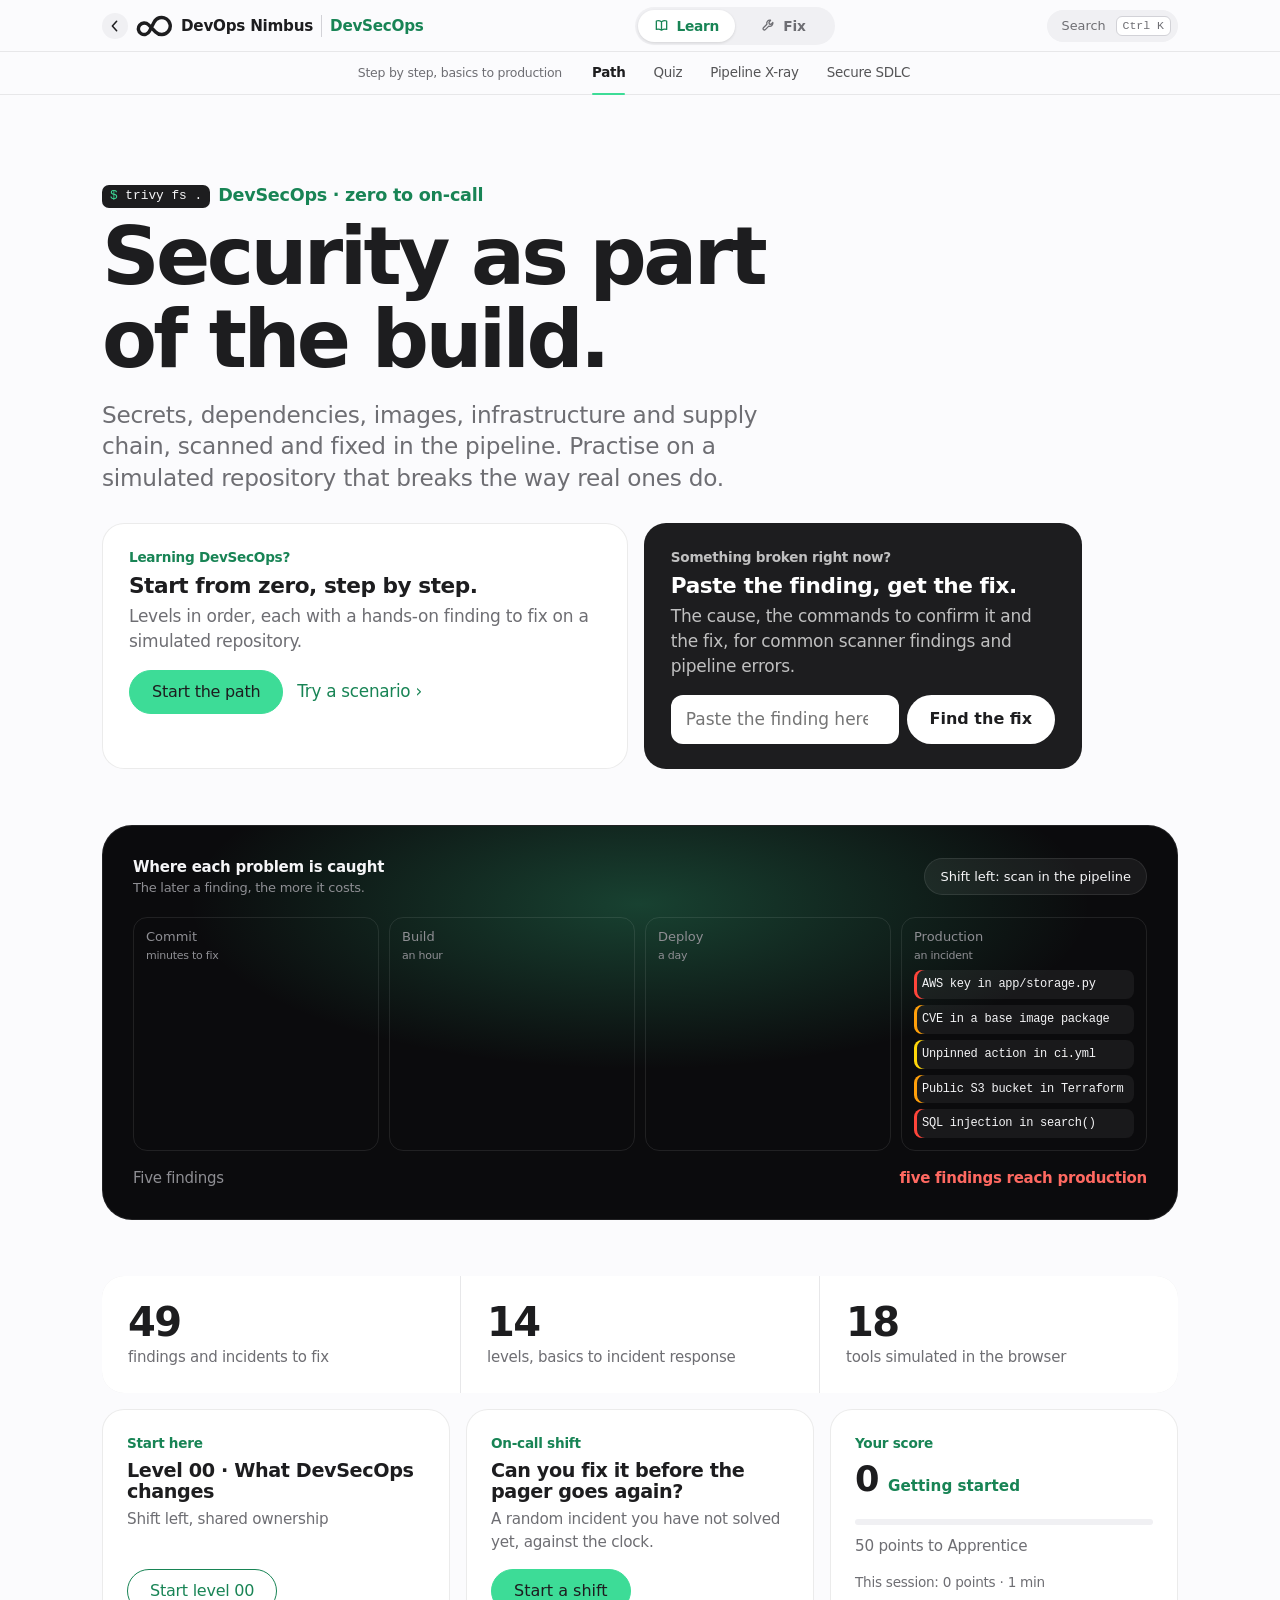
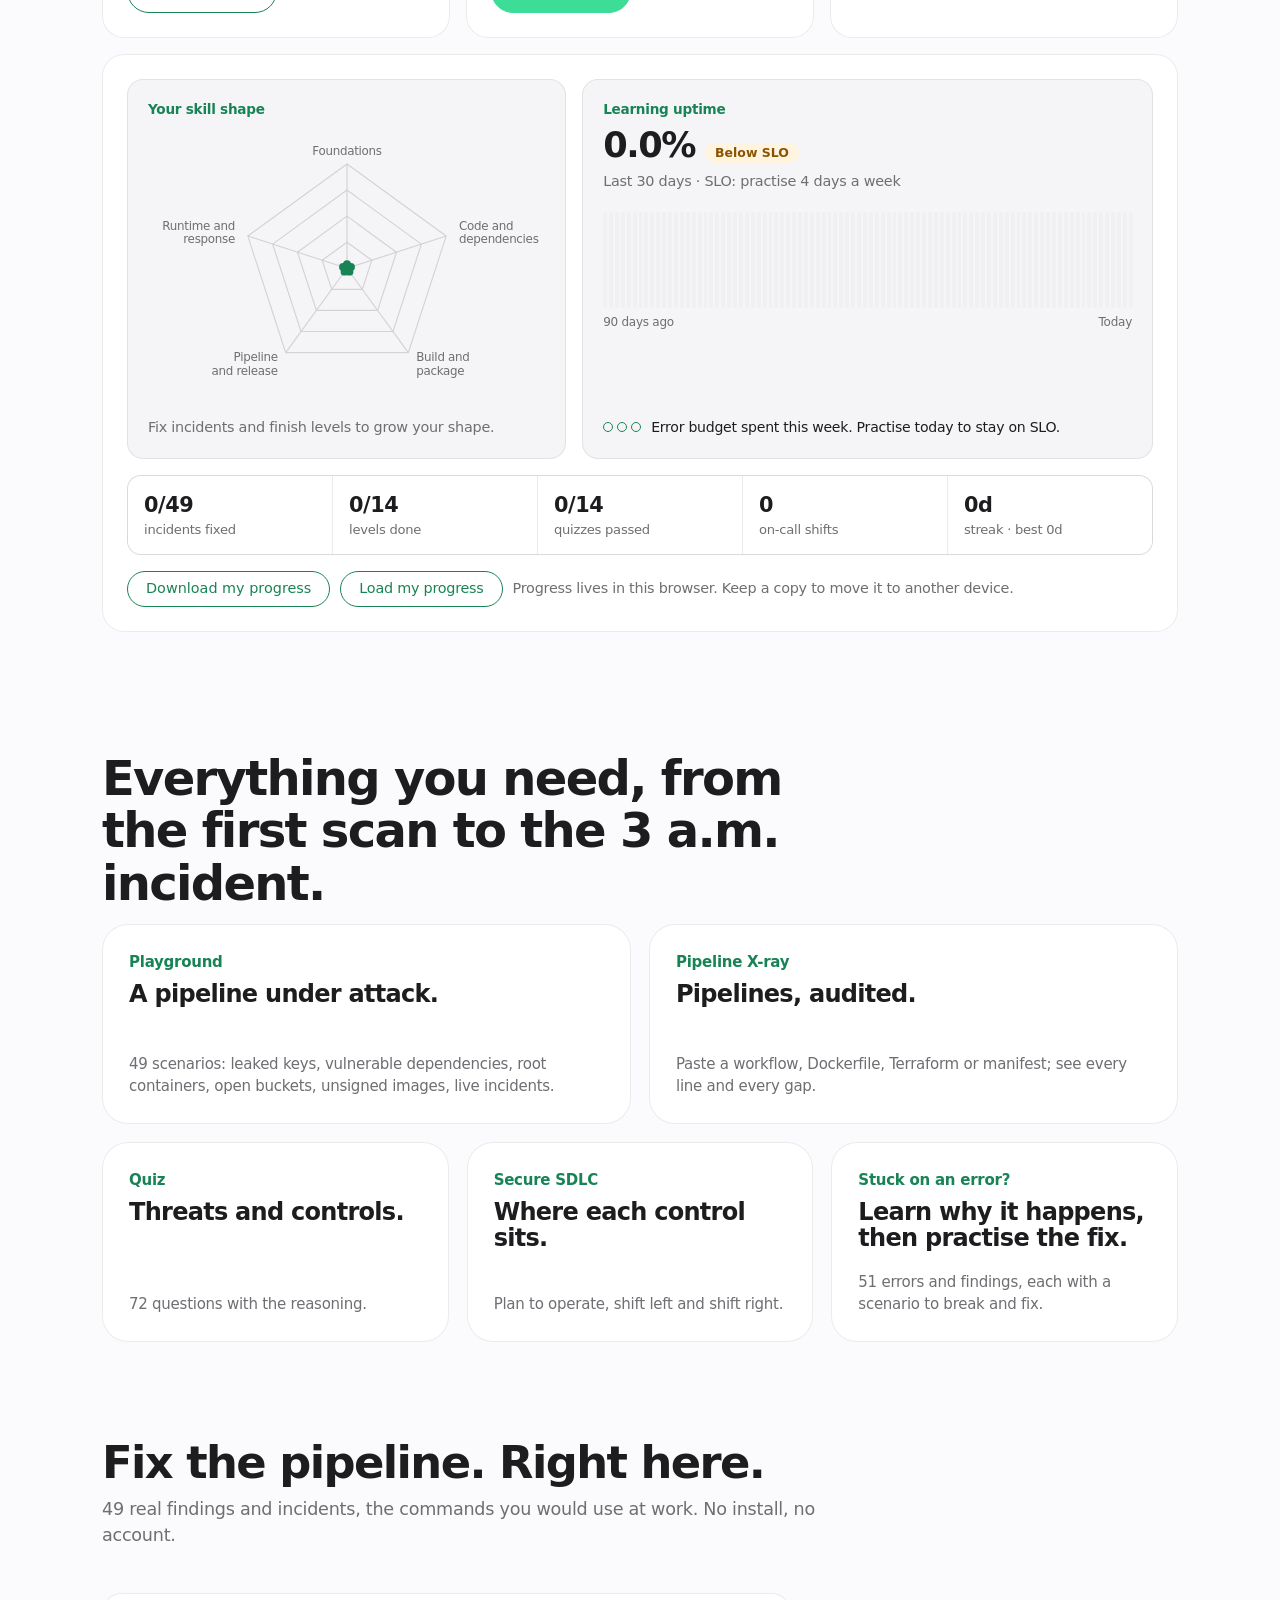
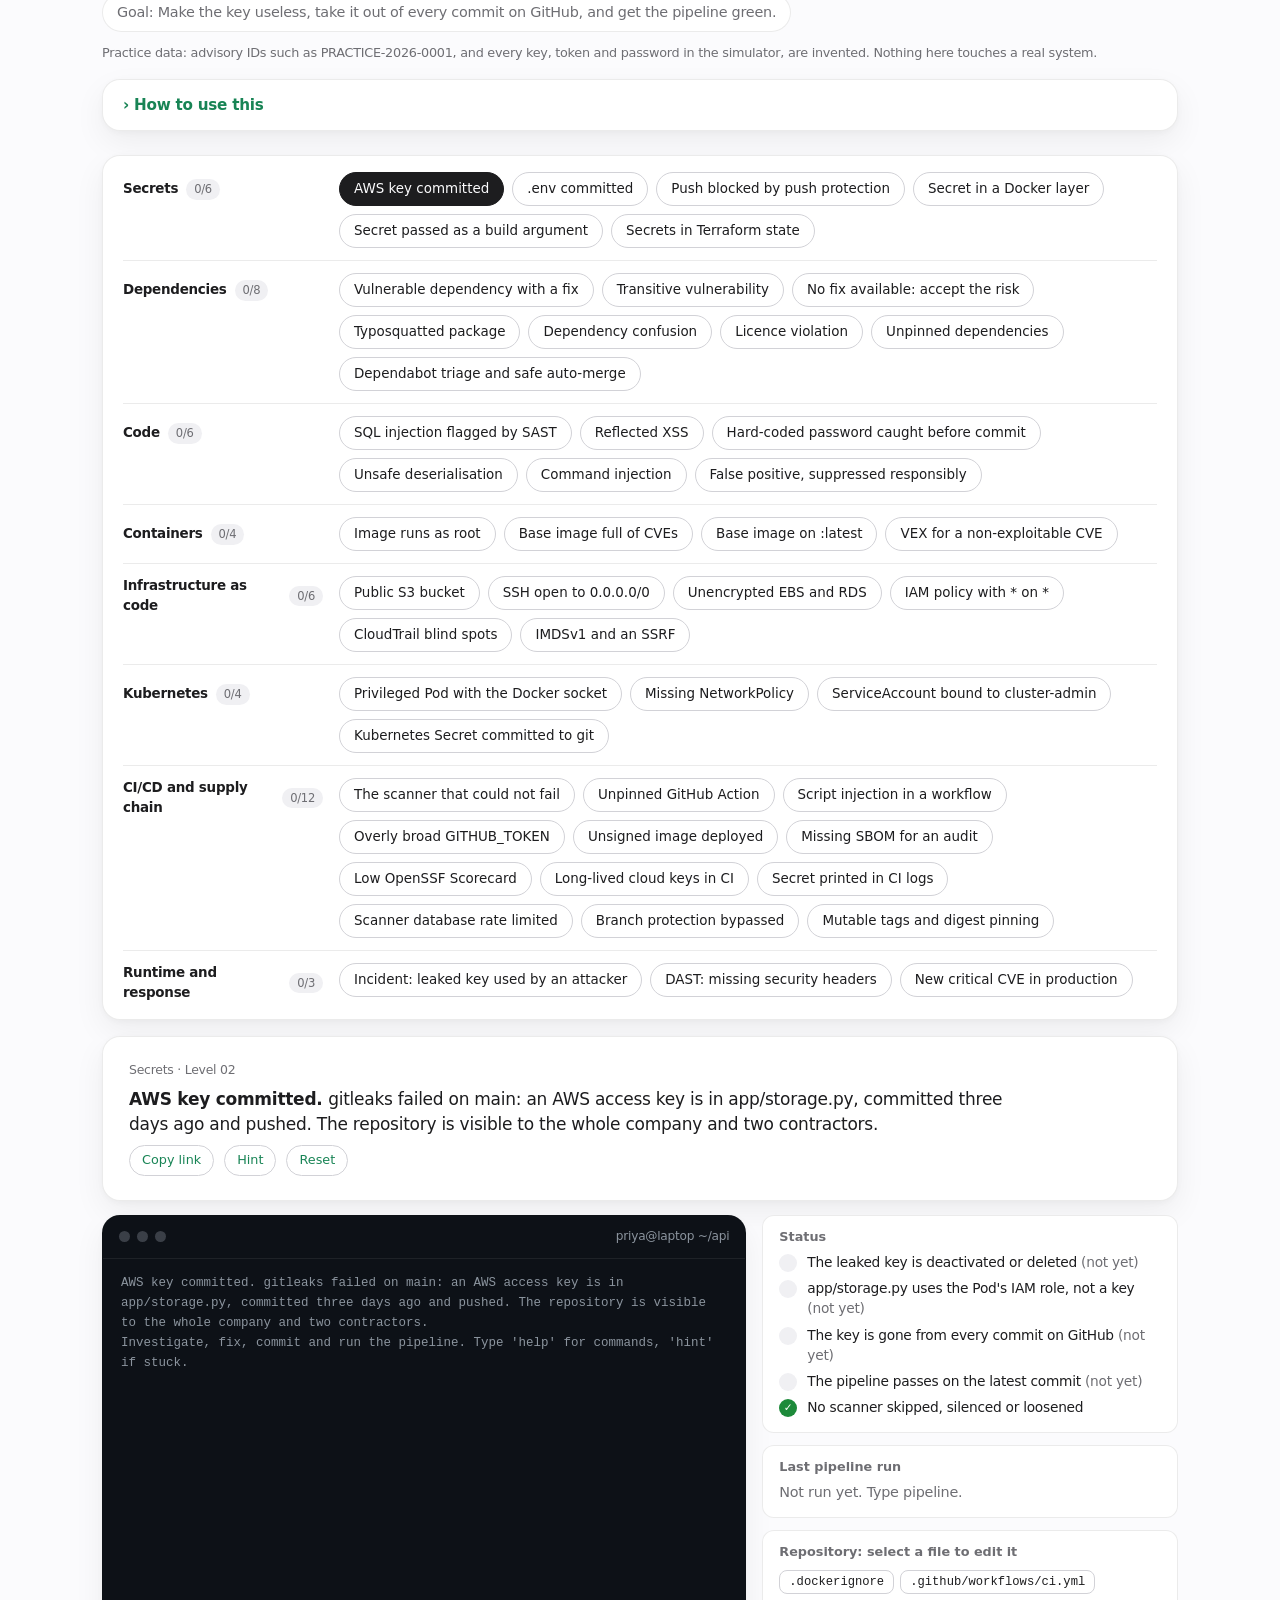
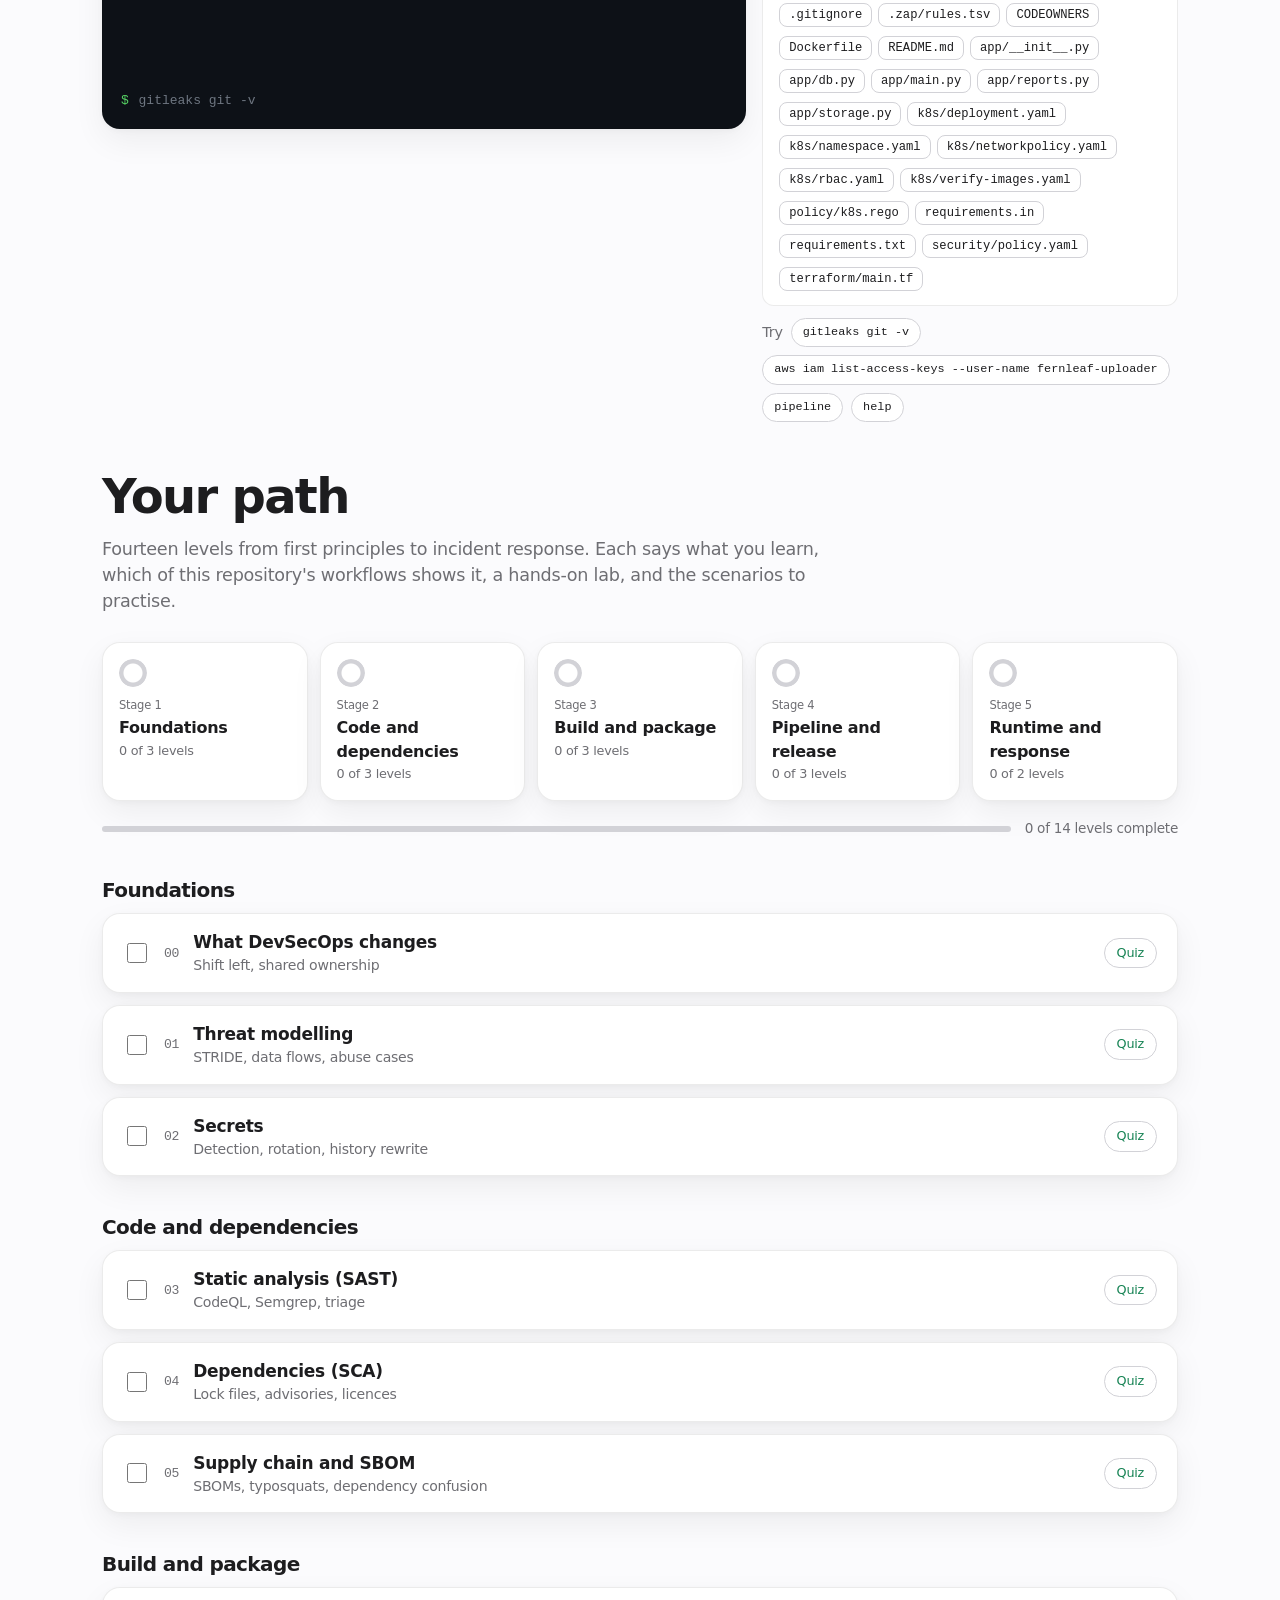
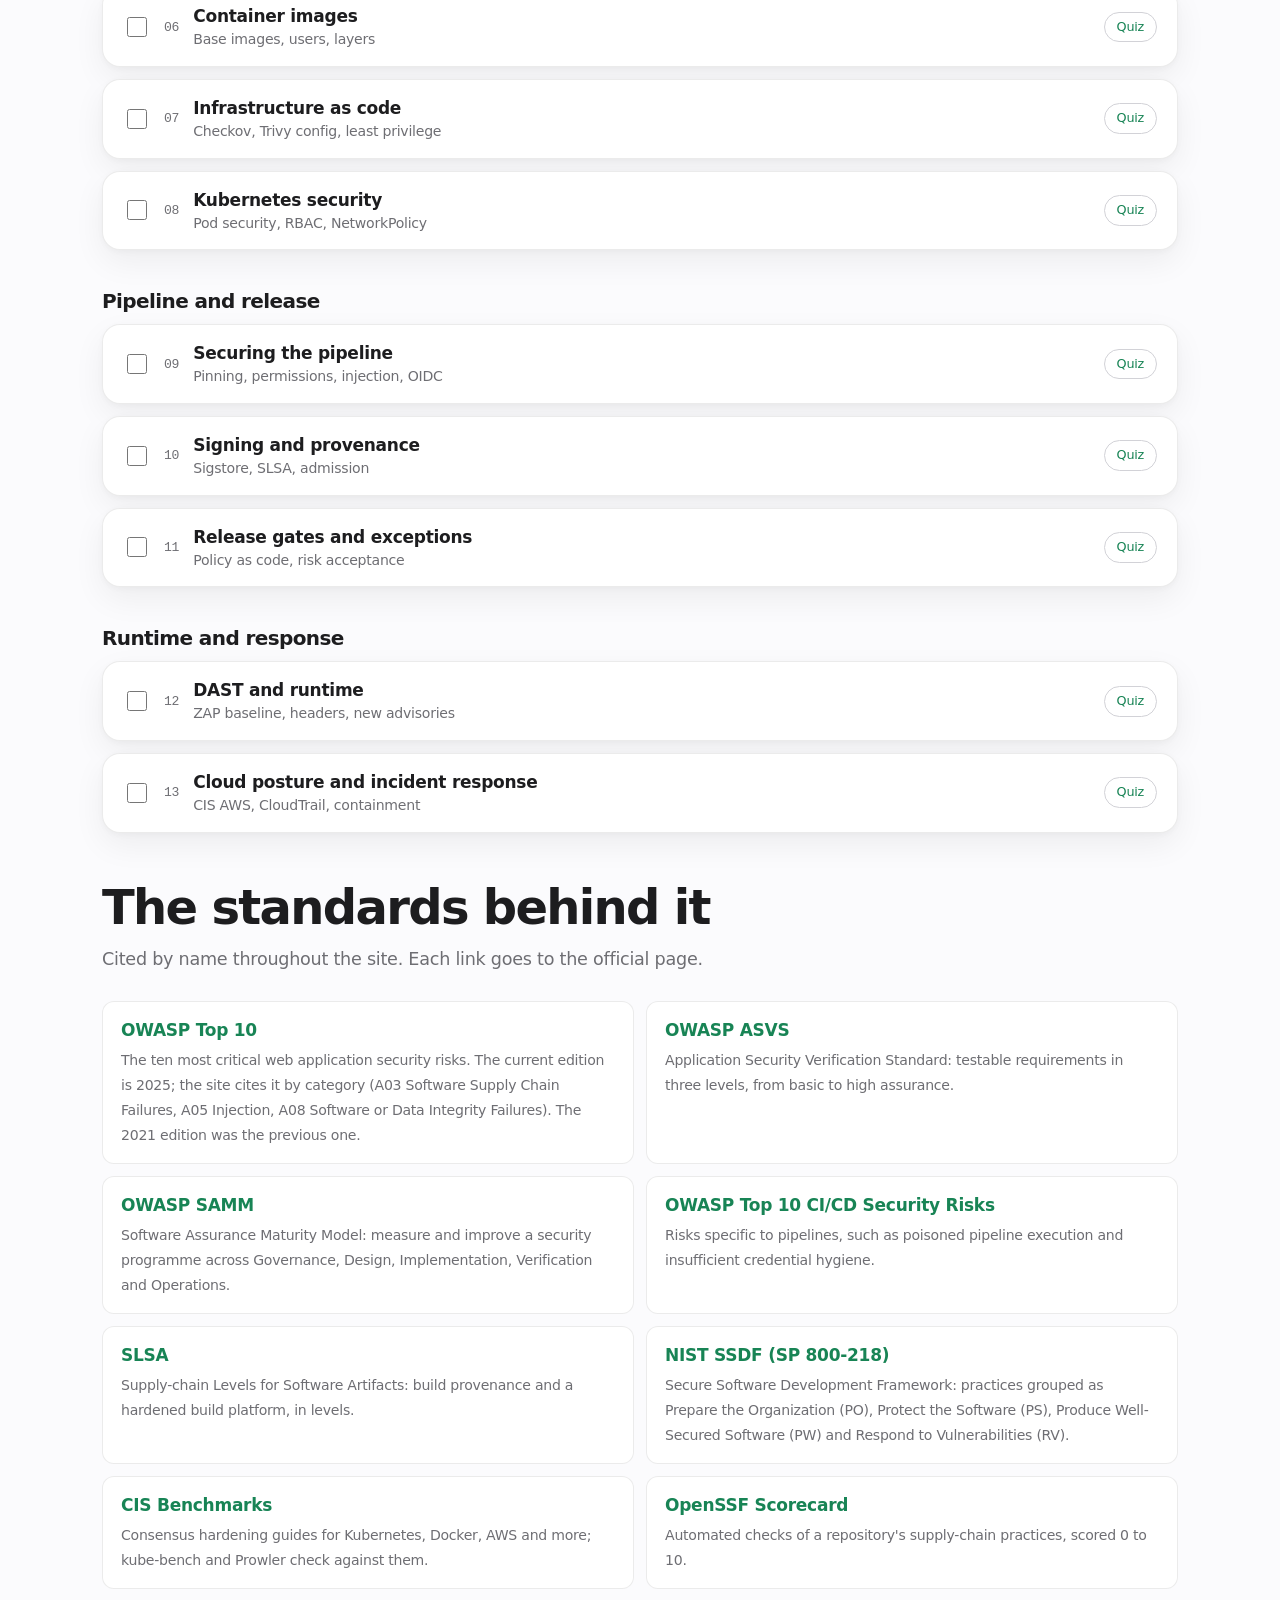
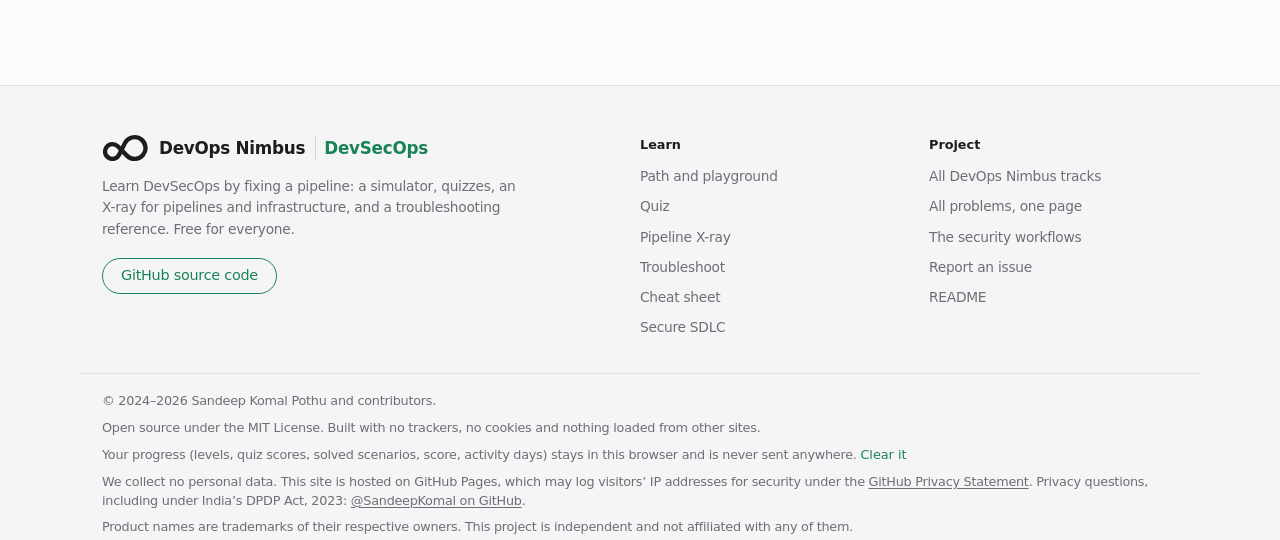
==== commit 51977c54: "Use the track's journey-dot colour and a command chip instead of a logo The logo in the header was n" ====
--- a/site/index.html
+++ b/site/index.html
@@ -13,6 +13,11 @@
   <meta property="og:url" content="https://sandeepkomal.github.io/DevSecOps/">
   <link rel="canonical" href="https://sandeepkomal.github.io/DevSecOps/">
   <link rel="stylesheet" href="style.css">
+  <!-- Only what the first screen needs, fetched alongside the stylesheet; app.js loads the playground, X-ray, quiz bank and Secure SDLC after the first paint. -->
+  <script defer src="data.js"></script>
+  <script defer src="scenario-index.js"></script>
+  <script defer src="app.js"></script>
+  <script defer src="engage.js"></script>
   <link rel="icon" href="favicon.svg" type="image/svg+xml">
 </head>
 <body>
@@ -50,7 +55,7 @@
   <main id="main" class="wrap">
     <section id="tab-path" class="tab">
       <header class="hero">
-        <p class="eyebrow"><img class="eyebrow-logo" src="logo.svg" alt="" width="20" height="20">DevSecOps · zero to on-call</p>
+        <p class="eyebrow"><code class="eyebrow-cmd" aria-hidden="true"><span>$</span> trivy fs .</code>DevSecOps · zero to on-call</p>
         <h1>Security as part<br>of the build.</h1>
         <p class="sub">Secrets, dependencies, images, infrastructure and supply chain, scanned and fixed in the pipeline. Practise on a simulated repository that breaks the way real ones do.</p>
         <div class="doors">
@@ -242,18 +247,5 @@
     <ul id="palette-list" role="listbox"></ul>
     <p class="palette-foot muted"><kbd>↑</kbd> <kbd>↓</kbd> to move · <kbd>Enter</kbd> to open · <kbd>Esc</kbd> to close</p>
   </dialog>
-
-  <script src="data.js"></script>
-  <script src="quiz-bank.js"></script>
-  <script src="rules.js"></script>
-  <script src="repo.js"></script>
-  <script src="sim.js"></script>
-  <script src="shell.js"></script>
-  <script src="scenarios.js"></script>
-  <script src="xray-explain.js"></script>
-  <script src="app.js"></script>
-  <script src="playground.js"></script>
-  <script src="architecture.js"></script>
-  <script src="engage.js"></script>
 </body>
 </html>
--- a/site/style.css
+++ b/site/style.css
@@ -8,11 +8,11 @@
   --muted: #6e6e73;
   --line: #d2d2d7;
   --hair: rgba(0, 0, 0, .08);
-  --accent: #4b6a32;
-  --accent-hover: #46632f;
-  --accent-2: #4b6a32;
-  --stage-accent: #669044; /* the dark stage keeps the dark-mode accent */
-  --accent-soft: #f2f1ea;
+  --accent: #188455; --accent-fill: #3ddc97; --accent-fill-hover: #36c285; --on-fill: #1d1d1f;
+  --accent-hover: #147048;
+  --accent-2: #188455;
+  --stage-accent: #3ddc97; /* the dark stage keeps the dark-mode accent */
+  --accent-soft: #e8fbf3;
   --on-accent: #ffffff;
   --ok: #1d8a3a;
   --ok-soft: #e9f6ec;
@@ -42,10 +42,10 @@
     --muted: #a1a1a6;
     --line: #424245;
     --hair: rgba(255, 255, 255, .1);
-    --accent: #669044;
-    --accent-hover: #7aac51;
-    --accent-2: #669044;
-    --accent-soft: #293125;
+    --accent: #3ddc97; --accent-fill: #3ddc97; --accent-fill-hover: #5ae1a7; --on-fill: #000000;
+    --accent-hover: #64e3ac;
+    --accent-2: #3ddc97;
+    --accent-soft: #1d3a2f;
     --on-accent: #000000;
     --ok: #30d158;
     --ok-soft: #0f2e18;
@@ -99,8 +99,8 @@
 .pill { display: inline-flex; align-items: center; justify-content: center; gap: 6px; min-height: 44px; padding: 0 22px; border-radius: 99px; font: inherit; font-size: 1rem; color: var(--accent); background: transparent; border: 1px solid var(--accent); cursor: pointer; transition: background .2s var(--ease), transform .2s var(--ease); }
 .pill:hover { text-decoration: none; background: var(--accent-soft); }
 .pill:active { transform: scale(.98); }
-.pill.primary { background: var(--accent); color: var(--on-accent); }
-.pill.primary:hover { background: var(--accent-hover); }
+.pill.primary { background: var(--accent-fill); color: var(--on-fill); border-color: var(--accent-fill); }
+.pill.primary:hover { background: var(--accent-fill-hover); border-color: var(--accent-fill); }
 .small-pill { min-height: 36px; padding: 0 18px; font-size: .9rem; }
 .link-arrow { color: var(--accent); font-size: 1.05rem; }
 .link-arrow::after { content: " ›"; }
@@ -241,7 +241,7 @@
 .stage-card.complete .ring { background: var(--ok); }
 .progress-row { display: flex; align-items: center; gap: 14px; margin: 6px 0 8px; }
 .bar { flex: 1; height: 6px; background: var(--line); border-radius: 99px; overflow: hidden; }
-.bar span { display: block; height: 100%; width: 0; background: var(--accent); border-radius: 99px; transition: width .5s var(--ease); }
+.bar span { display: block; height: 100%; width: 0; background: var(--accent-fill); border-radius: 99px; transition: width .5s var(--ease); }
 #bar-text { color: var(--muted); font-size: .85rem; white-space: nowrap; }
 .stage-title { font-size: 1.25rem; font-weight: 700; margin: 40px 0 12px; }
 .levels { list-style: none; padding: 0; margin: 0; display: grid; gap: 12px; }
@@ -269,7 +269,7 @@
 /* Quiz */
 .score { position: sticky; top: 60px; z-index: 5; background: var(--surface); box-shadow: var(--shadow); border: 1px solid var(--hair); border-radius: var(--radius); padding: 14px 20px; margin-bottom: 18px; display: grid; gap: 10px; }
 .score .meter { display: block; height: 6px; background: var(--line); border-radius: 99px; overflow: hidden; margin: 0; }
-.score .fill { display: block; height: 100%; width: 0; background: var(--accent); transition: width .35s var(--ease); }
+.score .fill { display: block; height: 100%; width: 0; background: var(--accent-fill); transition: width .35s var(--ease); }
 .score .result { margin: 0; }
 .question { margin-bottom: 16px; }
 .question h3 { font-size: 1.12rem; margin: 0 0 16px; font-weight: 600; line-height: 1.35; letter-spacing: -.02em; }
@@ -486,7 +486,7 @@
 .eng-score { display: flex; align-items: baseline; gap: 10px; color: var(--text) !important; font-size: 2.2rem !important; font-weight: 700; letter-spacing: -.04em; line-height: 1.1; }
 .eng-score span { font-size: .95rem; font-weight: 600; letter-spacing: 0; color: var(--accent); }
 .eng-bar { display: block; width: 100%; height: 6px; border-radius: 99px; background: var(--code-bg); overflow: hidden; margin: 4px 0; }
-.eng-bar-fill { display: block; height: 100%; border-radius: inherit; background: var(--accent); }
+.eng-bar-fill { display: block; height: 100%; border-radius: inherit; background: var(--accent-fill); }
 .eng-session { font-size: .85rem !important; font-variant-numeric: tabular-nums; }
 .eng-board { grid-column: 1 / -1; padding: 24px; border-radius: 22px; background: var(--surface); border: 1px solid var(--hair); display: grid; gap: 16px; }
 .eng-panels { display: grid; grid-template-columns: 1fr 1.3fr; gap: 16px; }
@@ -526,12 +526,12 @@
 .eng-msg { margin: 0; font-size: .9rem; color: var(--muted); }
 @media (max-width: 860px) { .engage { grid-template-columns: 1fr; } .eng-panels, .eng-stats { grid-template-columns: 1fr 1fr; } .eng-panels { grid-template-columns: 1fr; } .eng-up:nth-child(-n+60), .eng-90 { display: none; } .eng-30 { display: inline; } .eng-uptime { height: 64px; gap: 3px; } .eng-stats div:last-child { grid-column: 1 / -1; } }
 
-/* DevOps Nimbus brand: the loop mark in the header and footer, the track's own logo in the eyebrow. */
+/* DevOps Nimbus brand: the loop mark in the header and footer, a command chip in the eyebrow. */
 .brand img.mark { width: 37px; }
 .foot-brand .brand img.mark { width: 47px; }
 .brand-track { color: var(--accent); font-weight: 600; padding-left: 8px; border-left: 1px solid var(--line); }
 .eyebrow { display: inline-flex; align-items: center; gap: 8px; }
-.eyebrow-logo { width: 20px; height: 20px; }
+
 .eng-carry { display: flex; align-items: center; gap: 10px; flex-wrap: wrap; }
 .eng-file { position: relative; }
 .eng-file input { position: absolute; inset: 0; opacity: 0; cursor: pointer; }
@@ -559,7 +559,7 @@
 .subnav a { position: relative; padding: 11px 12px; font-size: .84rem; color: var(--text); opacity: .75; text-decoration: none; white-space: nowrap; }
 .subnav a:hover { opacity: 1; text-decoration: none; }
 .subnav a[aria-current="page"] { opacity: 1; font-weight: 600; }
-.subnav a[aria-current="page"]::after { content: ""; position: absolute; left: 12px; right: 12px; bottom: -1px; height: 2px; border-radius: 2px; background: var(--accent); }
+.subnav a[aria-current="page"]::after { content: ""; position: absolute; left: 12px; right: 12px; bottom: -1px; height: 2px; border-radius: 2px; background: var(--accent-fill); }
 [data-mode="fix"] .subnav a[aria-current="page"]::after { background: var(--oncall); }
 @media (max-width: 720px) {
   .top-inner { flex-wrap: wrap; height: auto; gap: 8px 10px; padding-top: 8px; padding-bottom: 8px; }
@@ -589,3 +589,134 @@
 .brand-hub:focus-visible { outline: 2px solid var(--accent); outline-offset: 3px; }
 .sr-only { position: absolute; width: 1px; height: 1px; padding: 0; margin: -1px; overflow: hidden; clip: rect(0 0 0 0); white-space: nowrap; border: 0; }
 @media (prefers-reduced-motion: reduce) { .brand-back { transition: none; } }
+/* Narrow phones: the logo stands for DevOps Nimbus so the header keeps one row. */
+@media (max-width: 440px) { .brand-hub > span:not([class]) { display: none; } }
+
+/* While a feature's code is still arriving, its space shows calm grey shapes of what is coming,
+   sized to what replaces them, and the first screen fades in once as one piece. Both stop for
+   reduced motion. */
+.pg-scenarios:empty, .pg-story:empty, .playground:has(.pg-scenarios:empty) .pg-out:empty, .pg-checks:empty, .pg-files:empty, .pg-try:empty, #quiz-list:empty {
+  background: repeating-linear-gradient(to bottom, var(--code-bg) 0 12px, transparent 12px 28px) content-box;
+  animation: nimbus-skel 1.6s ease-in-out infinite alternate;
+}
+.pg-scenarios:empty { padding-top: 20px; padding-bottom: 20px; }
+.pg-story:empty, .pg-try:empty { background-size: 80% 100%; background-repeat: no-repeat; }
+.playground:has(.pg-scenarios:empty) .pg-out:empty { background-image: repeating-linear-gradient(to bottom, color-mix(in srgb, #fff 9%, transparent) 0 10px, transparent 10px 24px); background-size: 70% 100%; background-repeat: no-repeat; }
+#quiz-list:empty { min-height: 320px; }
+#pg-goal:empty { width: 649px; max-width: 100%; height: 39px; border: 0; background: var(--code-bg); animation: nimbus-skel 1.6s ease-in-out infinite alternate; }
+/* The last pipeline run: one stage pill. */
+.pg-stages:empty { min-height: 21px; animation: nimbus-skel 1.6s ease-in-out infinite alternate; }
+.pg-stages:empty::before { content: ""; width: 120px; height: 21px; border-radius: 99px; background: var(--code-bg); }
+/* The secure SDLC: an empty card of the same size. */
+#arch:empty {
+  border: 1px solid var(--hair); border-radius: var(--radius); box-shadow: var(--shadow);
+  background: var(--surface) linear-gradient(var(--code-bg), var(--code-bg)) 50% 50% / calc(100% - 56px) calc(100% - 56px) no-repeat;
+  animation: nimbus-skel 1.6s ease-in-out infinite alternate;
+}
+@keyframes nimbus-skel { from { opacity: .5; } to { opacity: 1; } }
+/* Each space wraps into more rows as the page narrows. */
+.pg-scenarios:empty { min-height: 859px; }
+.pg-story:empty { min-height: 165px; }
+.pg-checks:empty { min-height: 145px; }
+.pg-files:empty { min-height: 314px; }
+.pg-try:empty { min-height: 104px; }
+#arch:empty { min-height: 444px; }
+@media (max-width: 1101px) { .pg-try:empty { min-height: 122px; } }
+@media (max-width: 1093px) { .pg-checks:empty { min-height: 166px; } }
+@media (max-width: 1077px) { #arch:empty { min-height: 451px; } }
+@media (max-width: 1059px) { .pg-scenarios:empty { min-height: 901px; } }
+@media (max-width: 1045px) { .pg-scenarios:empty { min-height: 943px; } }
+@media (max-width: 1023px) { #arch:empty { min-height: 453px; } }
+@media (max-width: 1011px) { .pg-checks:empty { min-height: 186px; } }
+@media (max-width: 1005px) { .pg-checks:empty { min-height: 206px; } }
+@media (max-width: 1001px) { #arch:empty { min-height: 714px; } }
+@media (max-width: 997px) { #arch:empty { min-height: 745px; } }
+@media (max-width: 979px) { .pg-scenarios:empty { min-height: 1027px; } }
+@media (max-width: 965px) { .pg-files:empty { min-height: 346px; } }
+@media (max-width: 955px) { .pg-files:empty { min-height: 410px; } }
+@media (max-width: 945px) { .pg-scenarios:empty { min-height: 1069px; } }
+@media (max-width: 935px) { .pg-files:empty { min-height: 442px; } }
+@media (max-width: 925px) { .pg-scenarios:empty { min-height: 1111px; } }
+@media (max-width: 921px) { .pg-scenarios:empty { min-height: 1153px; } }
+@media (max-width: 917px) { .pg-files:empty { min-height: 474px; } }
+@media (max-width: 889px) { .pg-checks:empty { min-height: 226px; } }
+@media (max-width: 879px) { .pg-files:empty { min-height: 506px; } }
+@media (max-width: 861px) { .pg-scenarios:empty { min-height: 1090px; } .pg-checks:empty { min-height: 125px; } .pg-files:empty { min-height: 154px; } .pg-try:empty { min-height: 29px; } }
+@media (max-width: 853px) { .pg-story:empty { min-height: 190px; } }
+@media (max-width: 843px) { .pg-scenarios:empty { min-height: 1132px; } }
+@media (max-width: 829px) { .pg-scenarios:empty { min-height: 1174px; } }
+@media (max-width: 801px) { #arch:empty { min-height: 766px; } }
+@media (max-width: 771px) { .pg-try:empty { min-height: 67px; } }
+@media (max-width: 763px) { .pg-scenarios:empty { min-height: 1258px; } }
+@media (max-width: 745px) { #arch:empty { min-height: 791px; } }
+@media (max-width: 729px) { .pg-scenarios:empty { min-height: 1300px; } }
+@media (max-width: 721px) { .pg-scenarios:empty { min-height: 1258px; } .pg-story:empty { min-height: 178px; } .pg-files:empty { min-height: 149px; } #arch:empty { min-height: 1003px; } }
+@media (max-width: 717px) { .pg-scenarios:empty { min-height: 1300px; } }
+@media (max-width: 697px) { .pg-scenarios:empty { min-height: 1342px; } }
+@media (max-width: 693px) { .pg-scenarios:empty { min-height: 1384px; } }
+@media (max-width: 691px) { .pg-files:empty { min-height: 180px; } }
+@media (max-width: 683px) { #arch:empty { min-height: 1026px; } }
+@media (max-width: 631px) { #arch:empty { min-height: 1042px; } }
+@media (max-width: 619px) { .pg-scenarios:empty { min-height: 1426px; } }
+@media (max-width: 611px) { .pg-files:empty { min-height: 211px; } }
+@media (max-width: 597px) { .pg-scenarios:empty { min-height: 1468px; } }
+@media (max-width: 591px) { .pg-try:empty { min-height: 104px; } }
+@media (max-width: 569px) { .pg-scenarios:empty { min-height: 1510px; } }
+@media (max-width: 551px) { .pg-scenarios:empty { min-height: 1552px; } .pg-story:empty { min-height: 201px; } }
+@media (max-width: 537px) { .pg-scenarios:empty { min-height: 1594px; } }
+@media (max-width: 529px) { .pg-scenarios:empty { min-height: 1636px; } }
+@media (max-width: 527px) { .pg-scenarios:empty { min-height: 1678px; } }
+@media (max-width: 525px) { .pg-scenarios:empty { min-height: 1720px; } .pg-files:empty { min-height: 242px; } }
+@media (max-width: 521px) { #arch:empty { min-height: 1058px; } }
+@media (max-width: 515px) { #arch:empty { min-height: 1074px; } }
+@media (max-width: 509px) { .pg-scenarios:empty { min-height: 1762px; } }
+@media (max-width: 501px) { .pg-scenarios:empty { min-height: 1804px; } }
+@media (max-width: 483px) { .pg-scenarios:empty { min-height: 1888px; } }
+@media (max-width: 481px) { .pg-files:empty { min-height: 273px; } }
+@media (max-width: 479px) { .pg-scenarios:empty { min-height: 1930px; } }
+@media (max-width: 475px) { .pg-files:empty { min-height: 304px; } }
+@media (max-width: 471px) { .pg-scenarios:empty { min-height: 1972px; } }
+@media (max-width: 469px) { .pg-scenarios:empty { min-height: 2014px; } }
+@media (max-width: 467px) { .pg-scenarios:empty { min-height: 2056px; } }
+@media (max-width: 461px) { .pg-checks:empty { min-height: 145px; } }
+@media (max-width: 451px) { .pg-scenarios:empty { min-height: 2098px; } }
+@media (max-width: 443px) { .pg-story:empty { min-height: 225px; } }
+@media (max-width: 441px) { .pg-try:empty { min-height: 122px; } }
+@media (max-width: 437px) { .pg-checks:empty { min-height: 166px; } }
+@media (max-width: 435px) { .pg-scenarios:empty { min-height: 2140px; } }
+@media (max-width: 431px) { #arch:empty { min-height: 1091px; } }
+@media (max-width: 427px) { .pg-scenarios:empty { min-height: 2182px; } }
+@media (max-width: 423px) { #arch:empty { min-height: 1107px; } }
+@media (max-width: 415px) { #arch:empty { min-height: 1124px; } }
+@media (max-width: 413px) { .pg-scenarios:empty { min-height: 2224px; } #arch:empty { min-height: 1145px; } }
+@media (max-width: 411px) { .pg-scenarios:empty { min-height: 2266px; } }
+@media (max-width: 407px) { .pg-checks:empty { min-height: 186px; } }
+@media (max-width: 405px) { .pg-scenarios:empty { min-height: 2308px; } }
+@media (max-width: 403px) { .pg-checks:empty { min-height: 206px; } }
+@media (max-width: 397px) { .pg-scenarios:empty { min-height: 2350px; } }
+@media (max-width: 395px) { #arch:empty { min-height: 1178px; } }
+@media (max-width: 391px) { .pg-scenarios:empty { min-height: 2358px; } #arch:empty { min-height: 1195px; } }
+@media (max-width: 389px) { .pg-scenarios:empty { min-height: 2400px; } #arch:empty { min-height: 1211px; } }
+@media (max-width: 387px) { .pg-files:empty { min-height: 335px; } }
+@media (max-width: 385px) { .pg-story:empty { min-height: 248px; } #arch:empty { min-height: 1235px; } }
+@media (max-width: 383px) { .pg-files:empty { min-height: 397px; } }
+@media (max-width: 375px) { .pg-files:empty { min-height: 428px; } }
+@media (max-width: 369px) { .pg-files:empty { min-height: 459px; } }
+@media (max-width: 367px) { .pg-scenarios:empty { min-height: 2442px; } }
+@media (max-width: 361px) { #arch:empty { min-height: 1251px; } }
+@media (max-width: 720px) { #arch:empty { background-size: calc(100% - 32px) calc(100% - 32px); } }
+@media (max-width: 683px) { #pg-goal:empty { width: 100%; height: 60px; border-radius: 20px; } }
+@media (max-width: 374px) { #pg-goal:empty { height: 82px; } }
+#stage:not(:empty), #stats:not(:empty), #engage:not(:empty), #bento:not(:empty), #levels:not(:empty) { animation: nimbus-fade .2s ease-out both; }
+@keyframes nimbus-fade { from { opacity: 0; transform: translateY(4px); } }
+@media (prefers-reduced-motion: reduce) {
+  .pg-scenarios:empty, .pg-story:empty, .playground:has(.pg-scenarios:empty) .pg-out:empty, .pg-checks:empty, .pg-files:empty, .pg-try:empty, #quiz-list:empty, #pg-goal:empty, .pg-stages:empty, #arch:empty { animation: none; }
+  #stage:not(:empty), #stats:not(:empty), #engage:not(:empty), #bento:not(:empty), #levels:not(:empty) { animation: none; }
+}
+
+/* The eyebrow's command chip stands for the track; the $ takes the track colour. */
+.eyebrow-cmd { font: 500 .8rem/1 ui-monospace, SFMono-Regular, Menlo, Consolas, monospace; background: #1d1d1f; color: #f5f5f7;
+  padding: 5px 8px; border-radius: 7px; white-space: nowrap; }
+.eyebrow-cmd span { color: #3ddc97; }
+.eyebrow:has(.eyebrow-cmd) { display: block; }
+.eyebrow-cmd { display: inline-block; margin-right: 8px; vertical-align: .12em; }
